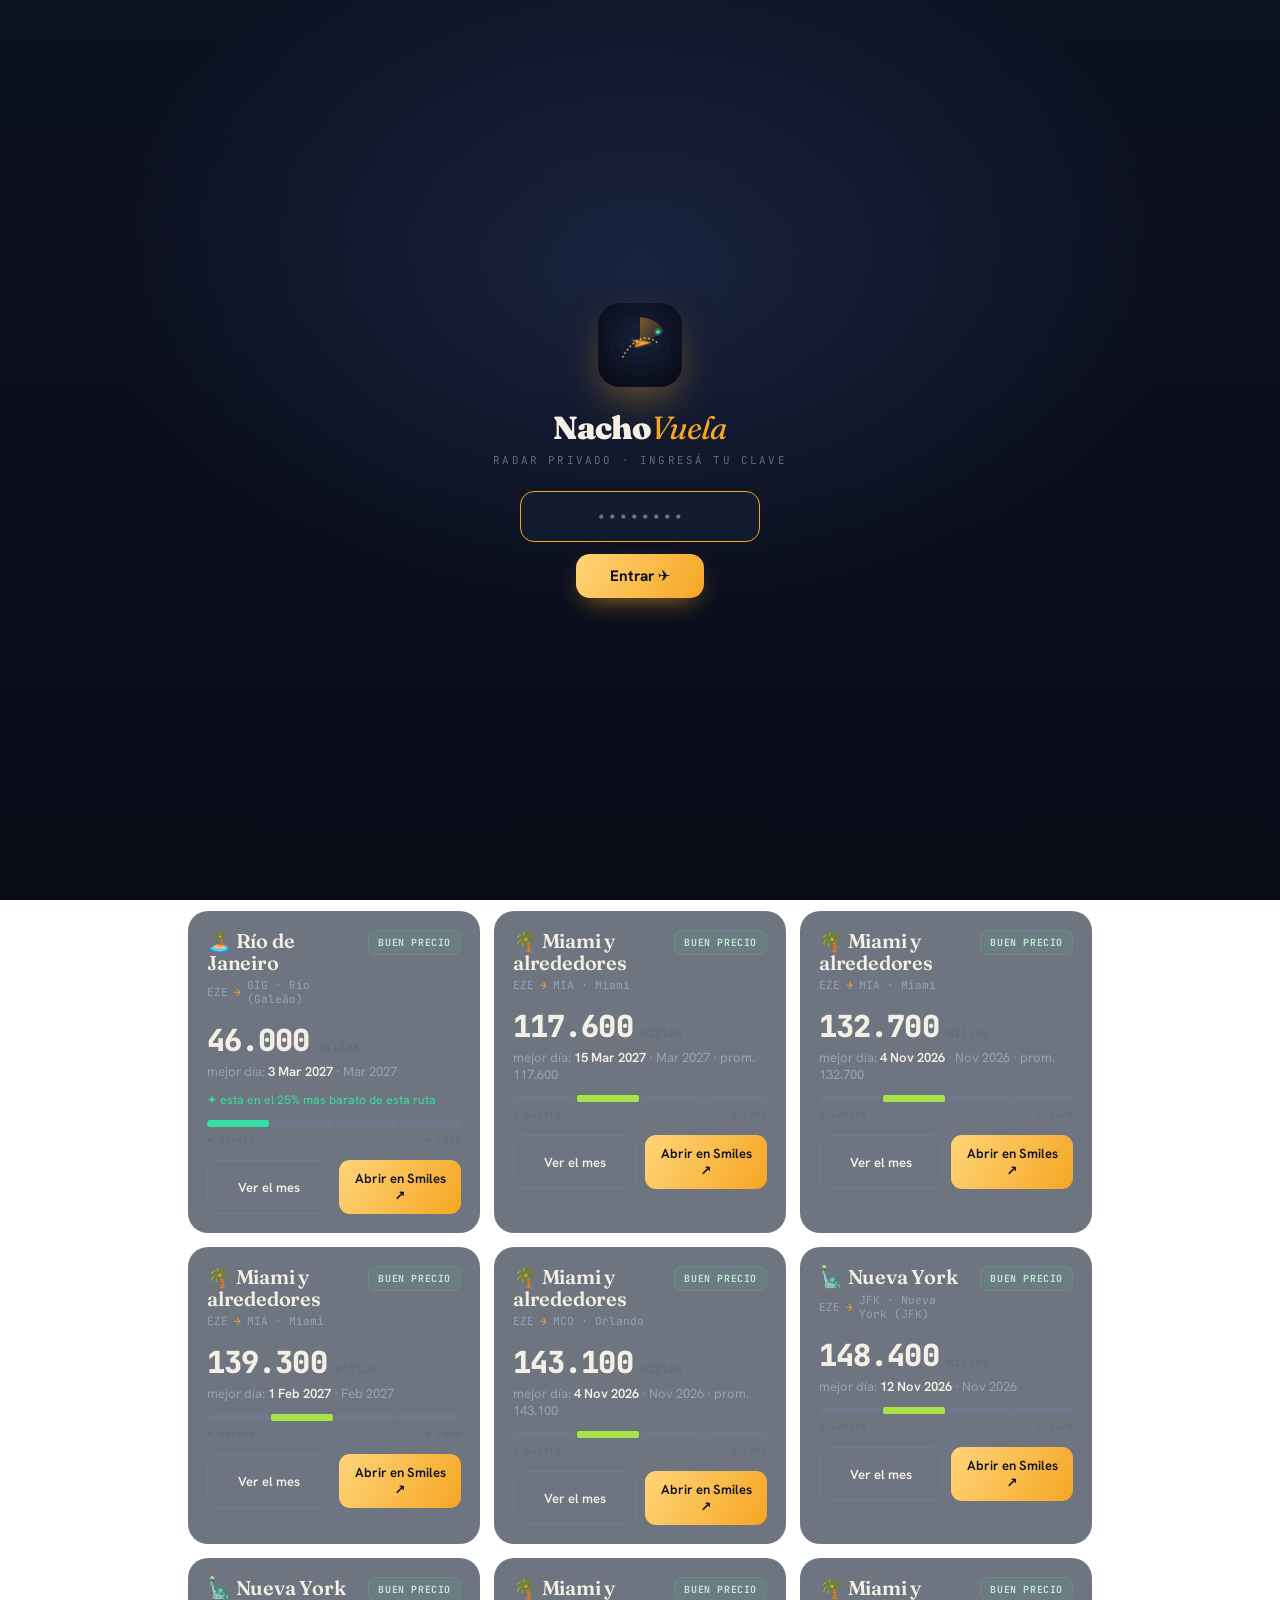
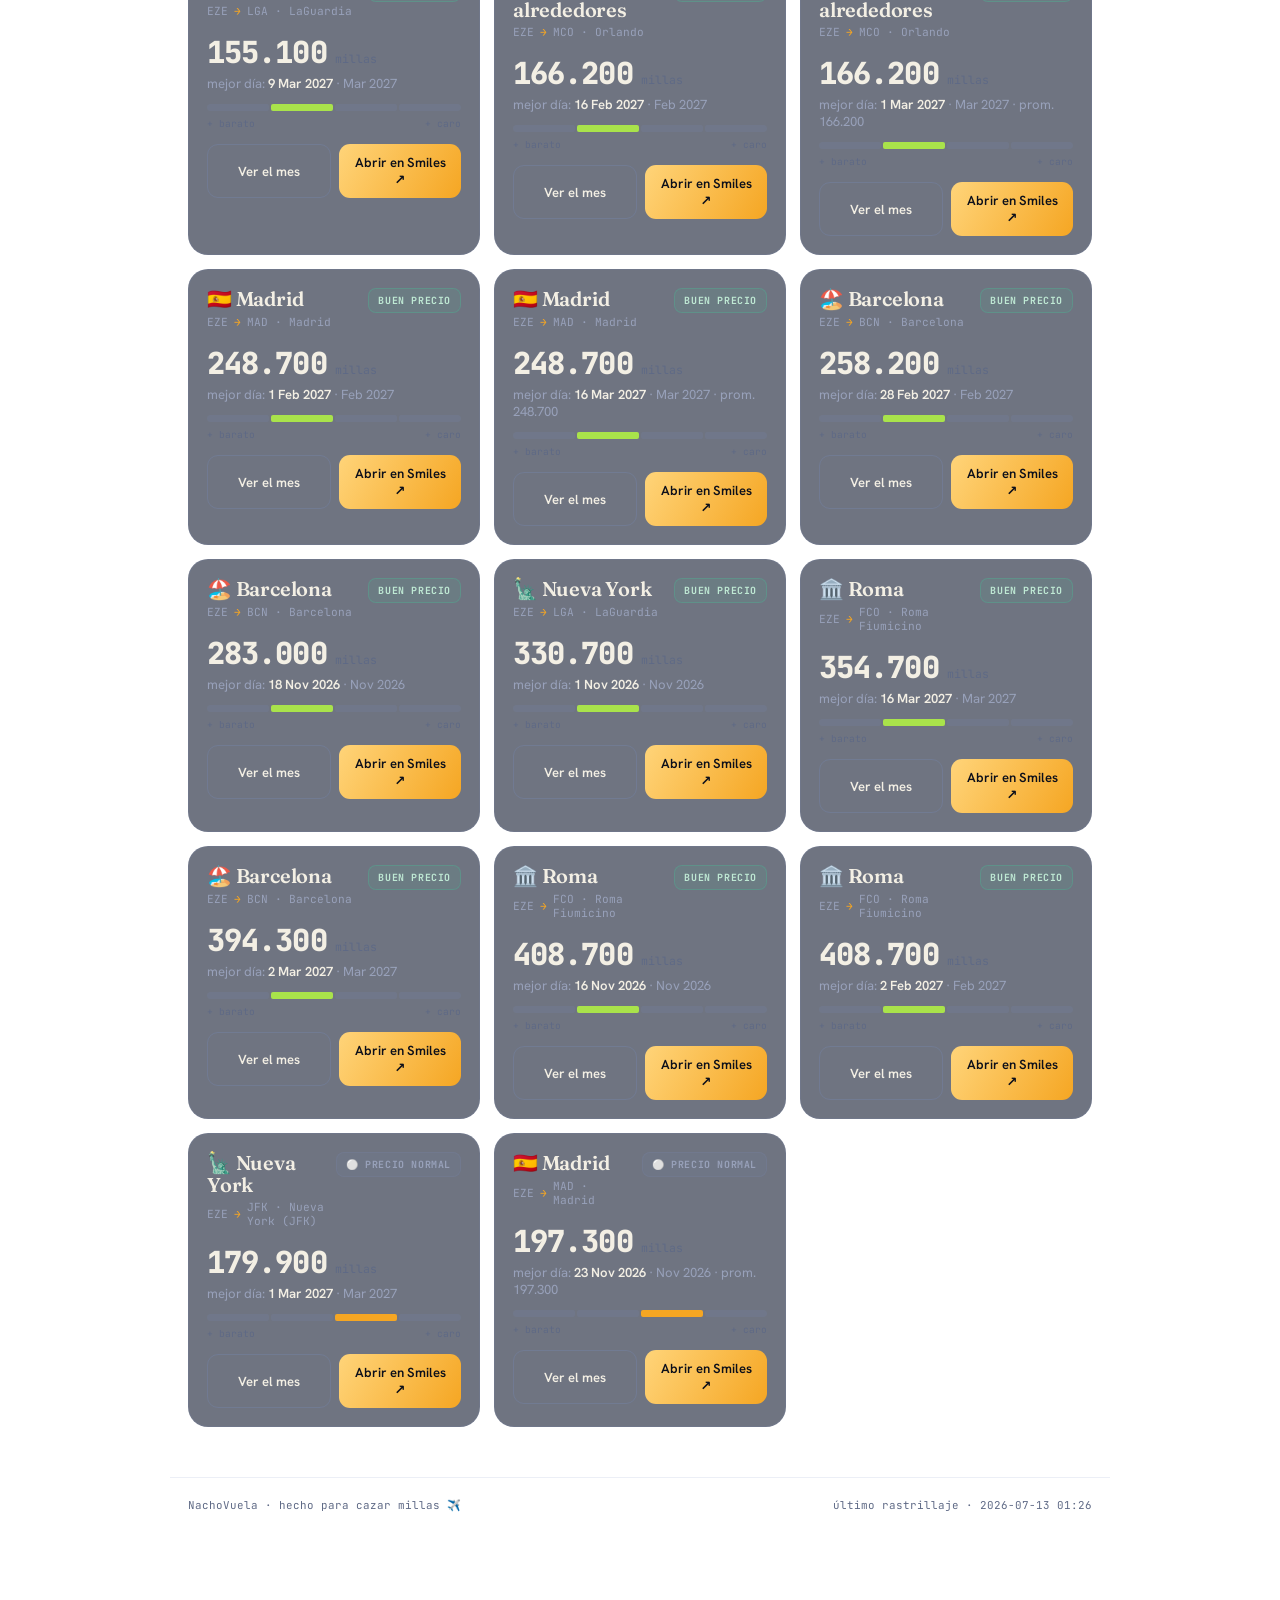
==== index.html @ 145cbf75 "v1.1: grados en clima, editor de viajes desde la app, clave de ingreso Co-Authored-By: Claude Fable " ====
<!doctype html>
<html lang="es">
<head>
<meta charset="utf-8">
<meta name="viewport" content="width=device-width, initial-scale=1, viewport-fit=cover">
<meta name="theme-color" content="#080b16">
<title>NachoVuela — tu radar de vuelos</title>
<link rel="manifest" href="manifest.webmanifest">
<link rel="icon" href="assets/logo-mark.svg">
<link rel="apple-touch-icon" href="assets/logo-mark.svg">
<meta name="apple-mobile-web-app-capable" content="yes">
<meta name="apple-mobile-web-app-status-bar-style" content="black-translucent">
<meta name="apple-mobile-web-app-title" content="NachoVuela">
<link rel="preconnect" href="https://fonts.googleapis.com">
<link rel="preconnect" href="https://fonts.gstatic.com" crossorigin>
<link href="https://fonts.googleapis.com/css2?family=Fraunces:opsz,wght@9..144,400;9..144,600;9..144,900&family=Hanken+Grotesk:wght@400;500;600;700&family=JetBrains+Mono:wght@500;700;800&display=swap" rel="stylesheet">
<link rel="stylesheet" href="styles.css">
</head>
<body>
<div class="grain" aria-hidden="true"></div>

<!-- Pantalla de ingreso -->
<div class="lock" id="lock" hidden>
  <div class="lock__box">
    <img src="assets/logo-mark.svg" alt="" width="84" height="84" class="lock__logo">
    <div class="lock__name">Nacho<em>Vuela</em></div>
    <p class="lock__sub">radar privado · ingresá tu clave</p>
    <form id="lockForm" autocomplete="off">
      <input type="password" id="lockPin" class="lock__input" placeholder="••••••••" inputmode="text" autocomplete="off">
      <button type="submit" class="lock__btn">Entrar ✈</button>
    </form>
    <p class="lock__err" id="lockErr" hidden>Clave incorrecta, probá de nuevo</p>
  </div>
</div>

<header class="topbar">
  <div class="brand">
    <img src="assets/logo-mark.svg" alt="" class="brand__mark" width="40" height="40">
    <div class="brand__text">
      <span class="brand__name">Nacho<em>Vuela</em></span>
      <span class="brand__tag">radar de oportunidades</span>
    </div>
  </div>
  <div class="topbar__status" id="scanStatus">
    <span class="pulse"></span>
    <span id="scanStatusText">cargando…</span>
  </div>
</header>

<nav class="tabs" id="tabs">
  <button class="tab is-active" data-view="radar">Radar</button>
  <button class="tab" data-view="viajes">Viajes</button>
  <button class="tab" data-view="destinos">Destinos</button>
</nav>

<main id="app">
  <!-- RADAR -->
  <section class="view is-active" id="view-radar">
    <div class="hero">
      <div class="hero__radar" aria-hidden="true">
        <div class="radar-ring r1"></div>
        <div class="radar-ring r2"></div>
        <div class="radar-ring r3"></div>
        <div class="radar-sweep"></div>
        <div class="radar-cross v"></div>
        <div class="radar-cross h"></div>
      </div>
      <div class="hero__content" id="heroTop">
        <p class="hero__kicker">mejor oportunidad ahora</p>
        <div class="hero__skeleton">Rastreando el cielo…</div>
      </div>
    </div>

    <div class="statstrip" id="statStrip"></div>

    <div class="section-head">
      <h2>Radar de rutas</h2>
      <div class="filters" id="radarFilters">
        <button class="chip-filter is-active" data-flt="todos">Todas</button>
        <button class="chip-filter" data-flt="oportunidad">🟢 Oportunidades</button>
        <button class="chip-filter" data-flt="eeuu">EE.UU.</button>
        <button class="chip-filter" data-flt="europa">Europa</button>
      </div>
    </div>
    <div class="cards" id="radarCards"></div>
  </section>

  <!-- VIAJES -->
  <section class="view" id="view-viajes">
    <div class="section-head"><h2>Tus viajes</h2>
      <button class="chip-filter" id="editTripsBtn">✏️ Editar viajes</button>
    </div>
    <div id="viajesWrap"></div>
  </section>

  <!-- DESTINOS -->
  <section class="view" id="view-destinos">
    <div class="section-head"><h2>Explorar destinos</h2>
      <p class="section-sub">Precios promedio, temporada alta y clima — busques o no un viaje puntual.</p>
    </div>
    <div class="dest-grid" id="destGrid"></div>
  </section>
</main>

<div class="sheet" id="sheet" aria-hidden="true">
  <div class="sheet__backdrop" data-close></div>
  <div class="sheet__panel" role="dialog" aria-modal="true">
    <button class="sheet__close" data-close aria-label="Cerrar">✕</button>
    <div class="sheet__body" id="sheetBody"></div>
  </div>
</div>

<footer class="foot">
  <span>NachoVuela · hecho para cazar millas ✈️</span>
  <span id="footScan"></span>
</footer>

<script src="app.js"></script>
</body>
</html>
---- styles.css ----
/* ============ NachoVuela · sala de control nocturna ============ */
:root{
  --bg:#080b16;
  --bg-2:#0d1223;
  --panel:rgba(23,31,52,.62);
  --panel-solid:#141b30;
  --line:rgba(120,140,190,.14);
  --line-strong:rgba(120,140,190,.28);
  --ink:#f3efe4;
  --ink-dim:#98a1ba;
  --ink-faint:#5f6a86;
  --amber:#f5a623;
  --amber-lt:#ffd479;
  --green:#34e0a1;
  --green-deep:#0f7a56;
  --red:#ff5a6e;
  --blue:#6ea8ff;
  --shadow:0 24px 60px -24px rgba(0,0,0,.7);
  --r:20px;
  --mono:'JetBrains Mono',ui-monospace,Menlo,monospace;
  --serif:'Fraunces',Georgia,serif;
  --sans:'Hanken Grotesk',system-ui,sans-serif;
}
*{box-sizing:border-box;margin:0;padding:0}
html{-webkit-text-size-adjust:100%}
body{
  font-family:var(--sans);
  color:var(--ink);
  background:
    radial-gradient(1100px 720px at 78% -8%, rgba(46,64,110,.35) 0%, transparent 60%),
    radial-gradient(900px 600px at 12% 4%, rgba(245,166,35,.10) 0%, transparent 55%),
    radial-gradient(1200px 900px at 50% 120%, rgba(52,224,161,.08) 0%, transparent 60%),
    linear-gradient(180deg,var(--bg-2),var(--bg));
  background-attachment:fixed;
  min-height:100vh;
  padding-bottom:70px;
  -webkit-font-smoothing:antialiased;
}
.grain{position:fixed;inset:0;pointer-events:none;z-index:1;opacity:.05;mix-blend-mode:overlay;
  background-image:url("data:image/svg+xml,%3Csvg xmlns='http://www.w3.org/2000/svg' width='140' height='140'%3E%3Cfilter id='n'%3E%3CfeTurbulence type='fractalNoise' baseFrequency='.85' numOctaves='3'/%3E%3C/filter%3E%3Crect width='100%25' height='100%25' filter='url(%23n)'/%3E%3C/svg%3E");}

/* ---------- Topbar ---------- */
.topbar{position:sticky;top:0;z-index:20;display:flex;align-items:center;justify-content:space-between;
  gap:12px;padding:14px 18px calc(14px);
  background:linear-gradient(180deg,rgba(8,11,22,.92),rgba(8,11,22,.55));
  backdrop-filter:blur(14px);-webkit-backdrop-filter:blur(14px);
  border-bottom:1px solid var(--line);padding-top:max(14px,env(safe-area-inset-top));}
.brand{display:flex;align-items:center;gap:12px}
.brand__mark{border-radius:11px;box-shadow:0 6px 18px -6px rgba(245,166,35,.5)}
.brand__text{display:flex;flex-direction:column;line-height:1}
.brand__name{font-family:var(--serif);font-weight:900;font-size:1.35rem;letter-spacing:-.02em}
.brand__name em{font-style:italic;font-weight:400;color:var(--amber)}
.brand__tag{font-size:.62rem;letter-spacing:.24em;text-transform:uppercase;color:var(--ink-faint);margin-top:3px}
.topbar__status{display:flex;align-items:center;gap:7px;font-family:var(--mono);font-size:.68rem;
  color:var(--ink-dim);background:var(--panel);border:1px solid var(--line);padding:6px 10px;border-radius:999px;white-space:nowrap}
.pulse{width:7px;height:7px;border-radius:50%;background:var(--green);box-shadow:0 0 0 0 rgba(52,224,161,.6);animation:pulse 2s infinite}
@keyframes pulse{0%{box-shadow:0 0 0 0 rgba(52,224,161,.55)}70%{box-shadow:0 0 0 8px rgba(52,224,161,0)}100%{box-shadow:0 0 0 0 rgba(52,224,161,0)}}

/* ---------- Tabs ---------- */
.tabs{position:sticky;top:66px;z-index:19;display:flex;gap:6px;padding:12px 18px;
  background:linear-gradient(180deg,rgba(8,11,22,.8),transparent);backdrop-filter:blur(6px)}
.tab{font-family:var(--sans);font-weight:600;font-size:.9rem;color:var(--ink-dim);
  background:var(--panel);border:1px solid var(--line);padding:9px 18px;border-radius:999px;cursor:pointer;transition:.2s}
.tab:hover{color:var(--ink);border-color:var(--line-strong)}
.tab.is-active{color:#0c0f1a;background:linear-gradient(120deg,var(--amber-lt),var(--amber));border-color:transparent;box-shadow:0 8px 20px -8px rgba(245,166,35,.6)}

/* ---------- Views ---------- */
main{position:relative;z-index:2;max-width:940px;margin:0 auto;padding:6px 18px 30px}
.view{display:none;animation:fade .4s ease}
.view.is-active{display:block}
@keyframes fade{from{opacity:0;transform:translateY(8px)}to{opacity:1;transform:none}}

/* ---------- Hero radar ---------- */
.hero{position:relative;overflow:hidden;border-radius:26px;border:1px solid var(--line-strong);
  background:linear-gradient(135deg,rgba(20,27,48,.9),rgba(10,14,26,.94));
  padding:26px;min-height:210px;display:flex;align-items:center;box-shadow:var(--shadow);margin-top:6px}
.hero__radar{position:absolute;right:-70px;top:50%;transform:translateY(-50%);width:340px;height:340px;opacity:.6}
.radar-ring{position:absolute;inset:0;margin:auto;border:1px solid var(--line-strong);border-radius:50%}
.r1{width:340px;height:340px}.r2{width:230px;height:230px}.r3{width:120px;height:120px}
.radar-cross{position:absolute;inset:0;margin:auto;background:var(--line)}
.radar-cross.v{width:1px;height:340px}.radar-cross.h{width:340px;height:1px}
.radar-sweep{position:absolute;inset:0;margin:auto;width:340px;height:340px;border-radius:50%;
  background:conic-gradient(from 0deg,rgba(245,166,35,.42),rgba(245,166,35,0) 60deg,transparent 360deg);
  animation:spin 4.6s linear infinite}
@keyframes spin{to{transform:rotate(360deg)}}
.hero__content{position:relative;z-index:2;max-width:70%}
.hero__kicker{font-family:var(--mono);font-size:.68rem;letter-spacing:.2em;text-transform:uppercase;color:var(--amber);margin-bottom:10px}
.hero__skeleton{font-family:var(--serif);font-style:italic;color:var(--ink-dim);font-size:1.2rem}
.hero__route{font-family:var(--serif);font-weight:600;font-size:1.9rem;line-height:1.04;letter-spacing:-.02em;margin-bottom:4px}
.hero__route .emoji{font-style:normal}
.hero__sub{color:var(--ink-dim);font-size:.9rem;margin-bottom:16px}
.hero__price{display:flex;align-items:baseline;gap:10px;flex-wrap:wrap}
.hero__miles{font-family:var(--mono);font-weight:800;font-size:2.5rem;color:var(--amber-lt);letter-spacing:-.03em;line-height:1}
.hero__miles small{font-size:.9rem;color:var(--ink-dim);font-weight:500;letter-spacing:0}
.hero__cta{margin-top:18px;display:inline-flex;align-items:center;gap:8px;font-weight:700;font-size:.9rem;
  color:#0c0f1a;background:linear-gradient(120deg,var(--amber-lt),var(--amber));padding:11px 18px;border-radius:12px;
  text-decoration:none;box-shadow:0 10px 24px -10px rgba(245,166,35,.7);transition:.2s}
.hero__cta:hover{transform:translateY(-2px)}

/* ---------- Stat strip ---------- */
.statstrip{display:grid;grid-template-columns:repeat(4,1fr);gap:10px;margin:16px 0 6px}
.stat{background:var(--panel);border:1px solid var(--line);border-radius:16px;padding:13px 14px;text-align:center}
.stat b{display:block;font-family:var(--mono);font-weight:800;font-size:1.4rem;color:var(--ink)}
.stat span{font-size:.64rem;letter-spacing:.1em;text-transform:uppercase;color:var(--ink-faint)}
.stat.op b{color:var(--green)}
@media(max-width:560px){.statstrip{grid-template-columns:repeat(2,1fr)}}

/* ---------- Section head ---------- */
.section-head{display:flex;align-items:center;justify-content:space-between;gap:12px;flex-wrap:wrap;margin:30px 0 14px}
.section-head h2{font-family:var(--serif);font-weight:600;font-size:1.5rem;letter-spacing:-.01em}
.section-sub{flex-basis:100%;color:var(--ink-dim);font-size:.86rem;margin-top:-4px}
.filters{display:flex;gap:6px;flex-wrap:wrap}
.chip-filter{font-family:var(--sans);font-size:.76rem;font-weight:600;color:var(--ink-dim);
  background:transparent;border:1px solid var(--line-strong);padding:6px 12px;border-radius:999px;cursor:pointer;transition:.15s}
.chip-filter:hover{color:var(--ink)}
.chip-filter.is-active{color:var(--ink);background:var(--panel);border-color:var(--amber)}

/* ---------- Cards ---------- */
.cards{display:grid;grid-template-columns:repeat(auto-fill,minmax(280px,1fr));gap:14px}
.card{position:relative;background:var(--panel);border:1px solid var(--line);border-radius:var(--r);
  padding:18px;backdrop-filter:blur(10px);transition:.22s;overflow:hidden}
.card:hover{border-color:var(--line-strong);transform:translateY(-3px);box-shadow:var(--shadow)}
.card.lvl-oportunidad{border-color:rgba(52,224,161,.5);box-shadow:0 0 0 1px rgba(52,224,161,.25),0 20px 40px -22px rgba(52,224,161,.5)}
.card.lvl-oportunidad::before{content:"";position:absolute;inset:0;background:radial-gradient(300px 140px at 90% -10%,rgba(52,224,161,.16),transparent 70%);pointer-events:none}
.card__top{display:flex;justify-content:space-between;align-items:flex-start;gap:10px;margin-bottom:14px}
.card__dest{font-family:var(--serif);font-weight:600;font-size:1.25rem;line-height:1.05;letter-spacing:-.01em}
.card__dest .emoji{font-family:var(--sans)}
.card__air{font-family:var(--mono);font-size:.7rem;color:var(--ink-dim);margin-top:5px;display:flex;align-items:center;gap:6px}
.card__air .arw{color:var(--amber)}
.semaforo{font-family:var(--mono);font-size:.62rem;font-weight:700;letter-spacing:.06em;text-transform:uppercase;
  padding:5px 9px;border-radius:8px;white-space:nowrap;display:inline-flex;align-items:center;gap:5px}
.semaforo.oportunidad{color:var(--green);background:rgba(52,224,161,.12);border:1px solid rgba(52,224,161,.4)}
.semaforo.bueno{color:#bfe9d4;background:rgba(52,224,161,.07);border:1px solid rgba(52,224,161,.2)}
.semaforo.normal{color:var(--ink-dim);background:rgba(120,140,190,.08);border:1px solid var(--line)}
.semaforo.caro{color:var(--red);background:rgba(255,90,110,.1);border:1px solid rgba(255,90,110,.3)}
.card__price{display:flex;align-items:baseline;gap:8px;margin:4px 0 3px}
.card__miles{font-family:var(--mono);font-weight:800;font-size:1.9rem;letter-spacing:-.03em;color:var(--ink)}
.card__miles.op{color:var(--green)}
.card__unit{font-size:.72rem;color:var(--ink-faint);font-family:var(--mono)}
.card__when{font-size:.82rem;color:var(--ink-dim);margin-bottom:12px}
.card__when b{color:var(--ink);font-weight:600}
.card__motivo{font-size:.76rem;color:var(--green);margin-bottom:12px;line-height:1.35}

/* Quartile meter */
.meter{margin:12px 0}
.meter__bar{display:flex;height:7px;border-radius:6px;overflow:hidden;gap:2px}
.meter__seg{flex:1;background:rgba(120,140,190,.14);border-radius:2px;transition:.3s}
.meter__seg.on1{background:var(--green)}
.meter__seg.on2{background:#a9e34b}
.meter__seg.on3{background:var(--amber)}
.meter__seg.on4{background:var(--red)}
.meter__lbl{display:flex;justify-content:space-between;font-family:var(--mono);font-size:.6rem;color:var(--ink-faint);margin-top:6px}

.card__actions{display:flex;gap:8px;margin-top:14px}
.btn{flex:1;text-align:center;font-family:var(--sans);font-weight:600;font-size:.82rem;padding:10px;border-radius:11px;
  cursor:pointer;text-decoration:none;transition:.18s;border:1px solid var(--line-strong);color:var(--ink);background:transparent}
.btn:hover{border-color:var(--amber);color:var(--amber-lt)}
.btn--go{border:none;color:#0c0f1a;background:linear-gradient(120deg,var(--amber-lt),var(--amber))}
.btn--go:hover{color:#0c0f1a;transform:translateY(-1px)}

/* Month mini-calendar (expand) */
.monthcal{margin-top:14px;padding-top:14px;border-top:1px dashed var(--line-strong);display:none}
.monthcal.open{display:block;animation:fade .3s}
.monthcal__grid{display:grid;grid-template-columns:repeat(7,1fr);gap:3px}
.dcell{aspect-ratio:1;border-radius:6px;display:flex;flex-direction:column;align-items:center;justify-content:center;
  font-family:var(--mono);font-size:.58rem;color:var(--ink-faint);background:rgba(120,140,190,.06)}
.dcell.has{color:var(--ink)}
.dcell.q1{background:rgba(52,224,161,.22);color:#daffee}
.dcell.q2{background:rgba(169,227,75,.16)}
.dcell.q3{background:rgba(245,166,35,.16)}
.dcell.q4{background:rgba(255,90,110,.16)}
.dcell .dm{font-size:.5rem;opacity:.75}
.dow{font-family:var(--mono);font-size:.55rem;color:var(--ink-faint);text-align:center;padding-bottom:3px}

/* ---------- Viajes ---------- */
.viaje{background:var(--panel);border:1px solid var(--line);border-radius:var(--r);padding:20px;margin-bottom:16px}
.viaje__head{display:flex;justify-content:space-between;align-items:baseline;flex-wrap:wrap;gap:8px;margin-bottom:6px}
.viaje__name{font-family:var(--serif);font-weight:600;font-size:1.4rem}
.viaje__meta{font-family:var(--mono);font-size:.72rem;color:var(--ink-dim)}
.viaje__notas{font-size:.84rem;color:var(--ink-dim);font-style:italic;margin-bottom:14px}
.viaje__best{display:grid;grid-template-columns:repeat(auto-fill,minmax(150px,1fr));gap:10px}
.bestcell{background:rgba(120,140,190,.06);border:1px solid var(--line);border-radius:14px;padding:12px;cursor:pointer;transition:.18s}
.bestcell:hover{border-color:var(--amber)}
.bestcell.op{border-color:rgba(52,224,161,.4)}
.bestcell__d{font-weight:600;font-size:.92rem;margin-bottom:3px}
.bestcell__m{font-family:var(--mono);font-size:1.1rem;font-weight:800;color:var(--amber-lt)}
.bestcell__m.op{color:var(--green)}
.bestcell__w{font-size:.7rem;color:var(--ink-faint);font-family:var(--mono);margin-top:2px}

/* ---------- Destinos ---------- */
.dest-grid{display:grid;grid-template-columns:repeat(auto-fill,minmax(160px,1fr));gap:12px}
.destcard{position:relative;overflow:hidden;background:var(--panel);border:1px solid var(--line);border-radius:18px;
  padding:16px;cursor:pointer;transition:.2s;min-height:120px;display:flex;flex-direction:column;justify-content:space-between}
.destcard:hover{transform:translateY(-3px);border-color:var(--line-strong);box-shadow:var(--shadow)}
.destcard__emoji{font-size:1.9rem;line-height:1}
.destcard__name{font-family:var(--serif);font-weight:600;font-size:1.15rem;line-height:1.05;margin-top:8px}
.destcard__pais{font-size:.72rem;color:var(--ink-faint);font-family:var(--mono);text-transform:uppercase;letter-spacing:.1em}
.destcard__badge{position:absolute;top:12px;right:12px;font-family:var(--mono);font-size:.6rem;font-weight:700;
  padding:4px 8px;border-radius:7px;color:var(--green);background:rgba(52,224,161,.12);border:1px solid rgba(52,224,161,.3)}

/* ---------- Sheet ---------- */
.sheet{position:fixed;inset:0;z-index:40;display:none}
.sheet.open{display:block}
.sheet__backdrop{position:absolute;inset:0;background:rgba(4,6,12,.72);backdrop-filter:blur(4px);animation:fade .25s}
.sheet__panel{position:absolute;left:50%;bottom:0;transform:translateX(-50%);width:min(680px,100%);
  max-height:90vh;overflow-y:auto;background:linear-gradient(180deg,var(--panel-solid),#0e1424);
  border:1px solid var(--line-strong);border-radius:26px 26px 0 0;padding:24px 22px calc(30px + env(safe-area-inset-bottom));
  box-shadow:0 -30px 80px -30px rgba(0,0,0,.8);animation:sheetUp .34s cubic-bezier(.2,.9,.25,1)}
@keyframes sheetUp{from{transform:translate(-50%,100%)}to{transform:translate(-50%,0)}}
.sheet__close{position:absolute;top:16px;right:16px;width:34px;height:34px;border-radius:50%;border:1px solid var(--line);
  background:var(--panel);color:var(--ink);cursor:pointer;font-size:.9rem}
.sheet__title{font-family:var(--serif);font-weight:600;font-size:1.7rem;letter-spacing:-.01em;padding-right:40px}
.sheet__pais{font-family:var(--mono);font-size:.72rem;color:var(--ink-dim);text-transform:uppercase;letter-spacing:.14em;margin:4px 0 18px}
.block{margin:22px 0}
.block h3{font-family:var(--sans);font-weight:700;font-size:.78rem;letter-spacing:.14em;text-transform:uppercase;color:var(--amber);margin-bottom:12px}

/* climate chart */
.chart{width:100%;height:170px}
.chart-legend{display:flex;gap:16px;font-family:var(--mono);font-size:.68rem;color:var(--ink-dim);margin-top:6px}
.chart-legend i{display:inline-block;width:10px;height:10px;border-radius:3px;margin-right:5px;vertical-align:middle}

/* price by month bars */
.pbm{display:grid;grid-template-columns:repeat(12,1fr);gap:4px;align-items:end;height:120px}
.pbm__col{display:flex;flex-direction:column;align-items:center;justify-content:flex-end;height:100%;gap:4px}
.pbm__bar{width:100%;border-radius:4px 4px 0 0;background:linear-gradient(180deg,var(--amber),rgba(245,166,35,.3));min-height:3px;transition:.3s}
.pbm__bar.op{background:linear-gradient(180deg,var(--green),rgba(52,224,161,.3))}
.pbm__bar.none{background:rgba(120,140,190,.1)}
.pbm__m{font-family:var(--mono);font-size:.54rem;color:var(--ink-faint)}
.pbm__v{font-family:var(--mono);font-size:.5rem;color:var(--ink-dim)}
.hint{font-size:.8rem;color:var(--ink-dim);line-height:1.5}
.hint b{color:var(--amber-lt)}
.tempbadge{display:inline-block;font-family:var(--mono);font-size:.72rem;color:var(--ink);background:rgba(120,140,190,.1);
  border:1px solid var(--line);border-radius:8px;padding:5px 9px;margin:3px 4px 0 0}

.empty{text-align:center;color:var(--ink-faint);padding:40px 20px;font-style:italic}

/* ---------- Lock screen ---------- */
.lock{position:fixed;inset:0;z-index:100;display:flex;align-items:center;justify-content:center;
  background:radial-gradient(900px 600px at 50% 30%,rgba(46,64,110,.4) 0%,transparent 60%),linear-gradient(180deg,var(--bg-2),var(--bg))}
.lock[hidden]{display:none}
.lock__box{text-align:center;padding:30px;animation:fade .5s}
.lock__logo{border-radius:22px;box-shadow:0 16px 44px -12px rgba(245,166,35,.55);margin-bottom:16px}
.lock__name{font-family:var(--serif);font-weight:900;font-size:2rem;letter-spacing:-.02em}
.lock__name em{font-style:italic;font-weight:400;color:var(--amber)}
.lock__sub{font-family:var(--mono);font-size:.68rem;letter-spacing:.2em;text-transform:uppercase;color:var(--ink-faint);margin:6px 0 24px}
.lock__input{display:block;width:240px;margin:0 auto 12px;text-align:center;font-family:var(--mono);font-size:1.1rem;
  color:var(--ink);background:var(--panel);border:1px solid var(--line-strong);border-radius:14px;padding:13px;outline:none;transition:.2s}
.lock__input:focus{border-color:var(--amber)}
.lock__btn{font-family:var(--sans);font-weight:700;font-size:.95rem;color:#0c0f1a;
  background:linear-gradient(120deg,var(--amber-lt),var(--amber));border:none;border-radius:14px;
  padding:12px 34px;cursor:pointer;box-shadow:0 10px 26px -10px rgba(245,166,35,.7);transition:.2s}
.lock__btn:hover{transform:translateY(-2px)}
.lock__err{color:var(--red);font-size:.82rem;margin-top:14px;animation:shake .4s}
@keyframes shake{0%,100%{transform:none}25%{transform:translateX(-6px)}75%{transform:translateX(6px)}}

/* ---------- Editor de viajes ---------- */
.ed-label{font-family:var(--sans);font-weight:700;font-size:.72rem;letter-spacing:.12em;text-transform:uppercase;color:var(--ink-dim);margin:18px 0 8px;display:block}
.ed-input{width:100%;font-family:var(--sans);font-size:.95rem;color:var(--ink);background:rgba(120,140,190,.07);
  border:1px solid var(--line-strong);border-radius:12px;padding:11px 13px;outline:none;transition:.2s}
.ed-input:focus{border-color:var(--amber)}
.ed-chips{display:flex;flex-wrap:wrap;gap:6px}
.ed-chip{font-family:var(--sans);font-size:.8rem;font-weight:600;color:var(--ink-dim);background:transparent;
  border:1px solid var(--line-strong);padding:7px 13px;border-radius:999px;cursor:pointer;transition:.15s;user-select:none}
.ed-chip.on{color:#0c0f1a;background:linear-gradient(120deg,var(--amber-lt),var(--amber));border-color:transparent}
.ed-save{width:100%;margin-top:22px;font-family:var(--sans);font-weight:700;font-size:.95rem;color:#0c0f1a;
  background:linear-gradient(120deg,var(--amber-lt),var(--amber));border:none;border-radius:14px;padding:14px;cursor:pointer;transition:.2s}
.ed-save:hover{transform:translateY(-1px)}
.ed-steps{background:rgba(52,224,161,.07);border:1px solid rgba(52,224,161,.25);border-radius:14px;padding:14px 16px;margin-top:16px;font-size:.84rem;color:var(--ink-dim);line-height:1.6}
.ed-steps b{color:var(--green)}

/* ---------- Footer ---------- */
.foot{position:relative;z-index:2;max-width:940px;margin:20px auto 0;padding:20px 18px;display:flex;
  justify-content:space-between;flex-wrap:wrap;gap:8px;border-top:1px solid var(--line);
  font-family:var(--mono);font-size:.68rem;color:var(--ink-faint)}

@media(max-width:560px){
  .hero__content{max-width:82%}
  .hero__route{font-size:1.55rem}
  .hero__miles{font-size:2rem}
  .cards{grid-template-columns:1fr}
}
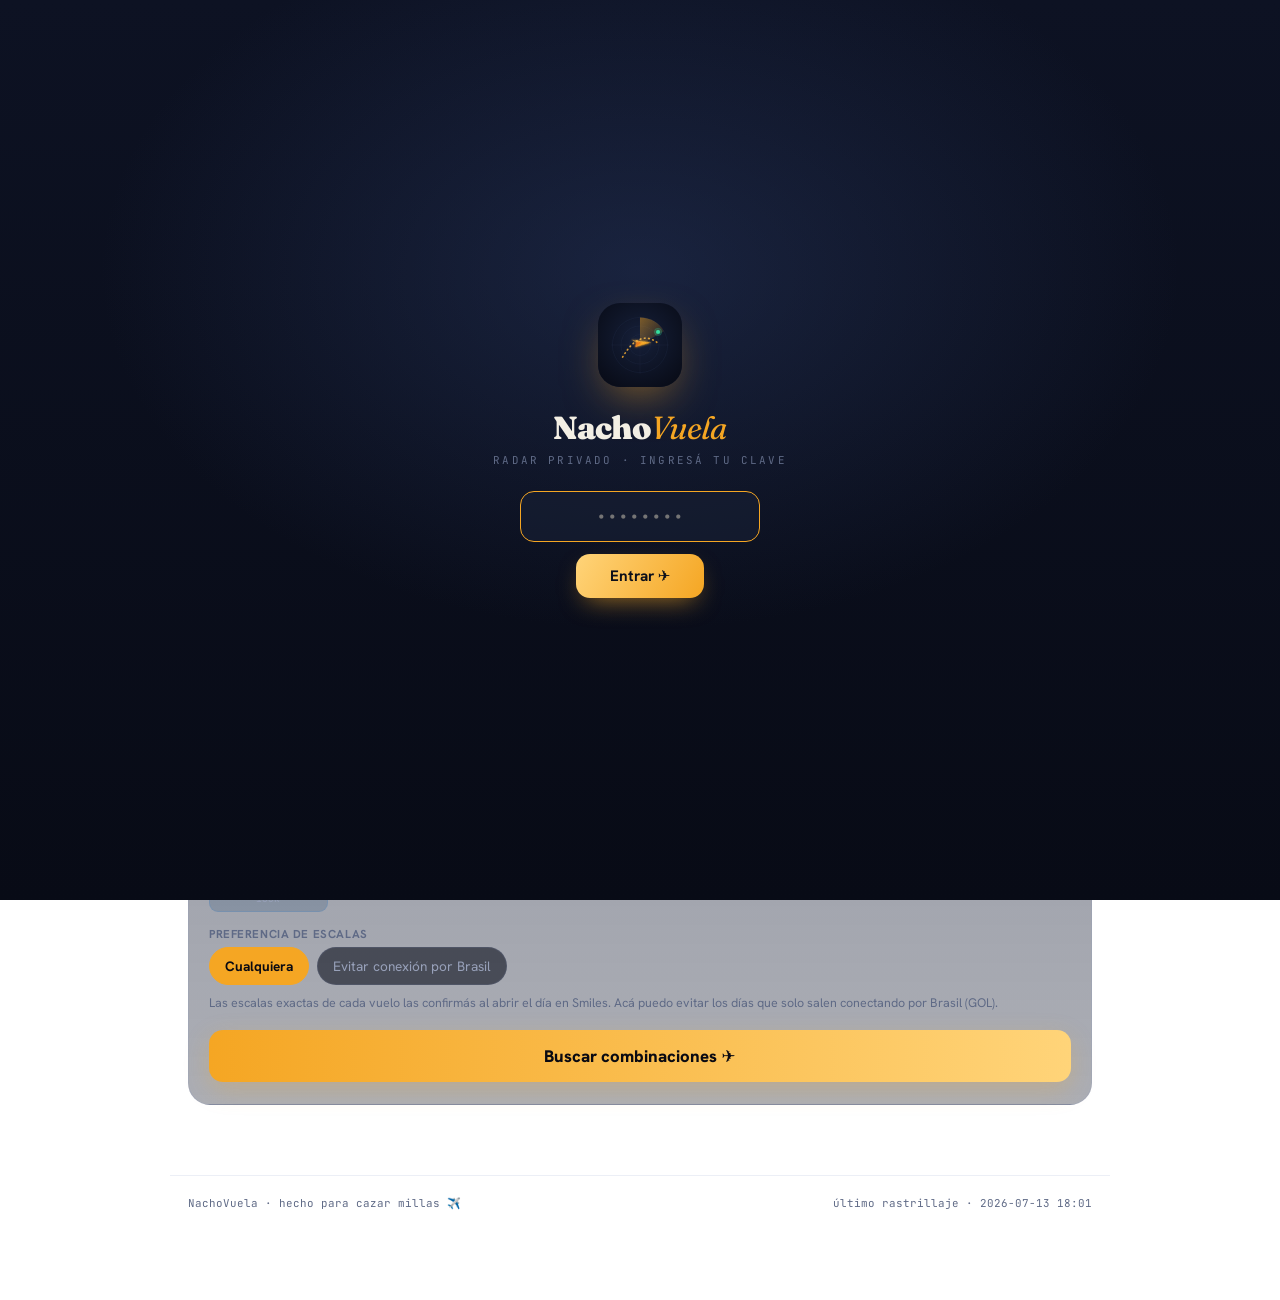
==== commit 422fdb9f: "v3.0: reenfoque a BUSCADOR ida+vuelta - motor: nueva pierna de vuelta (destino->EZE) + módulo busque" ====
--- a/index.html
+++ b/index.html
@@ -48,14 +48,69 @@
 </header>
 
 <nav class="tabs" id="tabs">
-  <button class="tab is-active" data-view="radar">Radar</button>
-  <button class="tab" data-view="viajes">Viajes</button>
+  <button class="tab is-active" data-view="buscar">Buscar</button>
+  <button class="tab" data-view="radar">Radar</button>
   <button class="tab" data-view="destinos">Destinos</button>
 </nav>
 
 <main id="app">
+  <!-- BUSCAR (inicio) -->
+  <section class="view is-active" id="view-buscar">
+    <div class="finder">
+      <div class="finder__head">
+        <h1 class="finder__title">¿A dónde cazamos?</h1>
+        <p class="finder__sub">Armá tu viaje: elegí destino, cuándo salir y cuántas noches. Te muestro las mejores combinaciones ida + vuelta en millas.</p>
+        <button class="finder__edit" id="editTripsBtn" type="button">✏️ Configurar qué rastrillar</button>
+      </div>
+      <form class="finder__form" id="finderForm" autocomplete="off">
+        <label class="fld">
+          <span class="fld__lbl">Destino</span>
+          <select class="fld__in" id="fDest"></select>
+        </label>
+
+        <label class="fld">
+          <span class="fld__lbl">Salir desde</span>
+          <select class="fld__in" id="fOrig"></select>
+        </label>
+
+        <label class="fld">
+          <span class="fld__lbl">Mes de salida</span>
+          <select class="fld__in" id="fMes"></select>
+        </label>
+
+        <div class="fld fld--range">
+          <span class="fld__lbl">Días de viaje (noches)</span>
+          <div class="rangebox">
+            <input type="number" class="fld__in fld__num" id="fNochesMin" min="1" max="120" value="10" inputmode="numeric">
+            <span class="rangebox__to">a</span>
+            <input type="number" class="fld__in fld__num" id="fNochesMax" min="1" max="120" value="20" inputmode="numeric">
+            <span class="rangebox__u">noches</span>
+          </div>
+        </div>
+
+        <div class="fld fld--full">
+          <span class="fld__lbl">Salida: ¿algún día en particular?</span>
+          <div class="daypick" id="fDiasIda"></div>
+        </div>
+
+        <div class="fld fld--full">
+          <span class="fld__lbl">Preferencia de escalas</span>
+          <div class="segbtns" id="fEscalas">
+            <button type="button" class="segbtn is-active" data-esc="todos">Cualquiera</button>
+            <button type="button" class="segbtn" data-esc="directo">Evitar conexión por Brasil</button>
+          </div>
+          <p class="fld__hint">Las escalas exactas de cada vuelo las confirmás al abrir el día en Smiles. Acá puedo evitar los días que solo salen conectando por Brasil (GOL).</p>
+        </div>
+
+        <button type="submit" class="finder__go" id="fGo">Buscar combinaciones ✈</button>
+      </form>
+    </div>
+
+    <div class="results" id="finderResults"></div>
+  </section>
+
   <!-- RADAR -->
-  <section class="view is-active" id="view-radar">
+  <section class="view" id="view-radar">
     <div class="hero">
       <div class="hero__radar" aria-hidden="true">
         <div class="radar-ring r1"></div>
@@ -85,14 +140,6 @@
     <div class="cards" id="radarCards"></div>
   </section>
 
-  <!-- VIAJES -->
-  <section class="view" id="view-viajes">
-    <div class="section-head"><h2>Tus viajes</h2>
-      <button class="chip-filter" id="editTripsBtn">✏️ Editar viajes</button>
-    </div>
-    <div id="viajesWrap"></div>
-  </section>
-
   <!-- DESTINOS -->
   <section class="view" id="view-destinos">
     <div class="section-head"><h2>Explorar destinos</h2>
--- a/styles.css
+++ b/styles.css
@@ -279,3 +279,141 @@
   .hero__miles{font-size:2rem}
   .cards{grid-template-columns:1fr}
 }
+
+/* ---------- vuelos (detalle con aerolínea/duración/escalas) ---------- */
+.card__vuelo{
+  font-size:.78rem; color:var(--ink-mid); margin:2px 0 4px;
+  font-family:var(--mono);
+}
+.esc-dir{ color:var(--green); font-weight:700; }
+.esc-con{ color:var(--amber-lt); }
+.vlist{ display:flex; flex-direction:column; gap:8px; margin-top:10px; }
+.vrow{
+  display:flex; align-items:center; justify-content:space-between; gap:10px;
+  background:var(--panel-2); border:1px solid var(--line);
+  border-radius:10px; padding:9px 12px; flex-wrap:wrap;
+}
+.vrow__air{ font-size:.82rem; min-width:120px; }
+.vrow__time{ font-family:var(--mono); font-size:.75rem; color:var(--ink-mid); }
+.vrow__tags{ display:flex; gap:10px; align-items:center; font-size:.75rem; }
+.vrow__miles{ font-family:var(--mono); font-weight:700; color:var(--ink); }
+
+/* día del calendario que solo tiene opción GOL (fuera de Brasil) */
+.dcell.gol{ position:relative; opacity:.72; }
+.dcell.gol::after{
+  content:'G'; position:absolute; top:2px; right:3px;
+  font-size:7px; font-weight:800; color:var(--amber-lt);
+  font-family:var(--mono);
+}
+
+/* ---------- precio cash (efectivo) + comparación millas vs plata ---------- */
+.card__cash{
+  font-size:.78rem; color:var(--ink-mid); margin:2px 0 4px;
+  font-family:var(--mono);
+}
+.card__cash b{ color:var(--ink); }
+.vs{
+  display:flex; align-items:center; justify-content:space-between; gap:12px;
+  margin-top:8px;
+}
+.vs__side{
+  flex:1; text-align:center; background:var(--panel-2);
+  border:1px solid var(--line); border-radius:12px; padding:14px 8px;
+}
+.vs__k{ font-family:var(--mono); font-size:1.35rem; font-weight:800; color:var(--ink); }
+.vs__u{ font-size:.68rem; color:var(--ink-dim); margin-top:3px; text-transform:uppercase; letter-spacing:.04em; }
+.vs__x{ font-family:var(--serif); font-style:italic; color:var(--amber-lt); font-size:1rem; }
+.btn--ghost{
+  background:transparent; border:1px solid var(--amber); color:var(--amber-lt);
+  border-radius:10px; font-weight:600; text-decoration:none;
+}
+
+.cash__t{ font-size:.68rem; color:var(--ink-dim); text-transform:uppercase; letter-spacing:.03em; }
+
+/* ================= BUSCADOR ida+vuelta ================= */
+.finder{ background:linear-gradient(180deg,rgba(30,40,70,.55),rgba(16,22,42,.35));
+  border:1px solid var(--line); border-radius:22px; padding:22px 20px; margin:6px 0 20px; }
+.finder__head{ position:relative; margin-bottom:16px; }
+.finder__title{ font-family:var(--serif); font-size:1.9rem; font-weight:900; line-height:1.05; }
+.finder__sub{ color:var(--ink-dim); margin-top:6px; max-width:52ch; font-size:.95rem; }
+.finder__edit{ margin-top:12px; background:rgba(120,140,190,.1); border:1px solid var(--line);
+  color:var(--ink-dim); border-radius:999px; padding:7px 14px; font-size:.82rem; cursor:pointer; }
+.finder__edit:hover{ color:var(--ink); border-color:var(--amber); }
+.finder__form{ display:grid; grid-template-columns:1fr 1fr; gap:14px; }
+.fld{ display:flex; flex-direction:column; gap:6px; }
+.fld--full,.fld--range{ grid-column:1/-1; }
+.fld__lbl{ font-size:.72rem; text-transform:uppercase; letter-spacing:.05em; color:var(--ink-faint); font-weight:700; }
+.fld__in{ background:rgba(10,14,28,.65); border:1px solid var(--line); color:var(--ink);
+  border-radius:12px; padding:12px 12px; font-size:1rem; font-family:var(--sans); appearance:none; }
+.fld__in:focus{ outline:none; border-color:var(--amber); }
+select.fld__in{ background-image:url("data:image/svg+xml,%3Csvg xmlns='http://www.w3.org/2000/svg' width='12' height='8' viewBox='0 0 12 8'%3E%3Cpath d='M1 1l5 5 5-5' stroke='%238aa' fill='none' stroke-width='2'/%3E%3C/svg%3E");
+  background-repeat:no-repeat; background-position:right 14px center; padding-right:34px; }
+.rangebox{ display:flex; align-items:center; gap:10px; }
+.fld__num{ width:84px; text-align:center; font-family:var(--mono); font-weight:700; }
+.rangebox__to,.rangebox__u{ color:var(--ink-dim); font-size:.9rem; }
+.fld__hint{ font-size:.78rem; color:var(--ink-faint); margin-top:4px; line-height:1.4; }
+.segbtns{ display:flex; gap:8px; flex-wrap:wrap; }
+.segbtn{ background:rgba(10,14,28,.6); border:1px solid var(--line); color:var(--ink-dim);
+  border-radius:999px; padding:9px 15px; font-size:.85rem; cursor:pointer; font-family:var(--sans); }
+.segbtn.is-active{ background:var(--amber); color:#0a0a12; border-color:var(--amber); font-weight:700; }
+.finder__go{ grid-column:1/-1; margin-top:4px; background:linear-gradient(90deg,var(--amber),var(--amber-lt));
+  color:#0a0a12; border:none; border-radius:14px; padding:15px; font-size:1.05rem; font-weight:800;
+  cursor:pointer; font-family:var(--sans); box-shadow:0 8px 24px rgba(245,166,35,.25); }
+.finder__go:active{ transform:translateY(1px); }
+
+/* Calendario de días de ida */
+.daygrid{ display:grid; grid-template-columns:repeat(7,1fr); gap:5px; }
+.daygrid .dow{ font-size:.62rem; color:var(--ink-faint); text-align:center; font-family:var(--mono); }
+.daychip.any{ grid-column:1/-1; background:rgba(10,14,28,.6); border:1px solid var(--line);
+  color:var(--ink-dim); border-radius:10px; padding:9px; cursor:pointer; font-size:.85rem; margin-bottom:4px; }
+.daychip.any.is-active{ background:var(--amber); color:#0a0a12; border-color:var(--amber); font-weight:700; }
+.daycell-empty{ text-align:center; padding:6px 0; color:rgba(120,140,190,.2); font-size:.72rem; font-family:var(--mono); }
+.daychip.has{ display:flex; flex-direction:column; align-items:center; gap:1px; background:rgba(40,80,120,.22);
+  border:1px solid rgba(80,140,200,.28); color:var(--ink); border-radius:9px; padding:6px 2px; cursor:pointer; }
+.daychip.has .dm{ font-size:.58rem; color:var(--ink-dim); font-family:var(--mono); }
+.daychip.has span:first-child{ font-size:.82rem; font-weight:700; }
+.daychip.has.best{ background:rgba(46,180,120,.22); border-color:rgba(46,180,120,.5); }
+.daychip.has.gol{ border-style:dashed; }
+.daychip.has.is-active{ background:var(--amber); color:#0a0a12; border-color:var(--amber); }
+.daychip.has.is-active .dm{ color:#0a0a12; }
+
+/* Resultados de combinaciones */
+.results{ margin-top:4px; }
+.res__head h2{ font-family:var(--serif); font-size:1.5rem; font-weight:900; }
+.res__sub{ color:var(--ink-dim); font-size:.9rem; margin-top:2px; }
+.res__cash{ margin:12px 0; padding:11px 14px; background:rgba(46,180,120,.08);
+  border:1px solid rgba(46,180,120,.22); border-radius:12px; font-size:.9rem; color:var(--ink); }
+.res__cash a{ color:var(--amber-lt); }
+.combos{ display:flex; flex-direction:column; gap:12px; margin-top:14px; }
+.combo{ display:flex; gap:14px; align-items:stretch; background:linear-gradient(180deg,rgba(28,36,64,.5),rgba(16,22,42,.3));
+  border:1px solid var(--line); border-radius:16px; padding:14px 16px; animation:rise .4s both; }
+.combo--best{ border-color:rgba(46,180,120,.5); box-shadow:0 0 0 1px rgba(46,180,120,.2), 0 10px 30px rgba(46,180,120,.08); }
+.combo__rank{ font-family:var(--mono); font-size:.8rem; color:var(--ink-faint); min-width:16px; padding-top:2px; }
+.combo__body{ flex:1; min-width:0; }
+.combo__legs{ display:flex; flex-direction:column; gap:7px; }
+.leg{ display:flex; align-items:center; gap:10px; }
+.leg__tag{ font-size:.6rem; font-weight:800; letter-spacing:.05em; font-family:var(--mono); color:var(--ink-faint);
+  background:rgba(120,140,190,.12); border-radius:5px; padding:2px 6px; min-width:44px; text-align:center; }
+.leg__date{ font-weight:600; font-size:.95rem; }
+.leg__mi{ font-family:var(--mono); font-size:.82rem; color:var(--ink-dim); margin-left:auto; }
+.combo__meta{ display:flex; flex-wrap:wrap; gap:8px 12px; margin-top:10px; align-items:center; }
+.combo__air{ font-family:var(--mono); font-size:.78rem; color:var(--ink-dim); }
+.combo__air .arw{ color:var(--amber); }
+.combo__nights{ font-size:.75rem; color:var(--ink-faint); background:rgba(120,140,190,.1); padding:2px 9px; border-radius:999px; }
+.combo__gol{ font-size:.72rem; color:#e0a24b; background:rgba(224,162,75,.12); border:1px solid rgba(224,162,75,.3);
+  padding:2px 8px; border-radius:999px; }
+.combo__side{ display:flex; flex-direction:column; align-items:flex-end; gap:3px; min-width:132px; }
+.combo__total{ font-family:var(--mono); font-size:1.5rem; font-weight:800; color:var(--green); line-height:1; }
+.combo--best .combo__total{ color:var(--green); }
+.combo__totu{ font-size:.62rem; color:var(--ink-faint); text-transform:uppercase; letter-spacing:.04em; }
+.combo__cta{ margin-top:8px; padding:8px 12px; font-size:.82rem; }
+.combo__detail{ background:none; border:none; color:var(--amber-lt); font-size:.76rem; cursor:pointer;
+  text-decoration:underline; padding:2px; margin-top:2px; }
+.diaslinks{ display:flex; flex-direction:column; gap:9px; margin-top:12px; }
+.diaslinks .btn{ text-align:center; }
+@media(max-width:560px){
+  .finder__form{ grid-template-columns:1fr; }
+  .combo{ flex-wrap:wrap; }
+  .combo__side{ align-items:stretch; min-width:100%; margin-top:6px; }
+  .combo__total{ font-size:1.3rem; }
+}
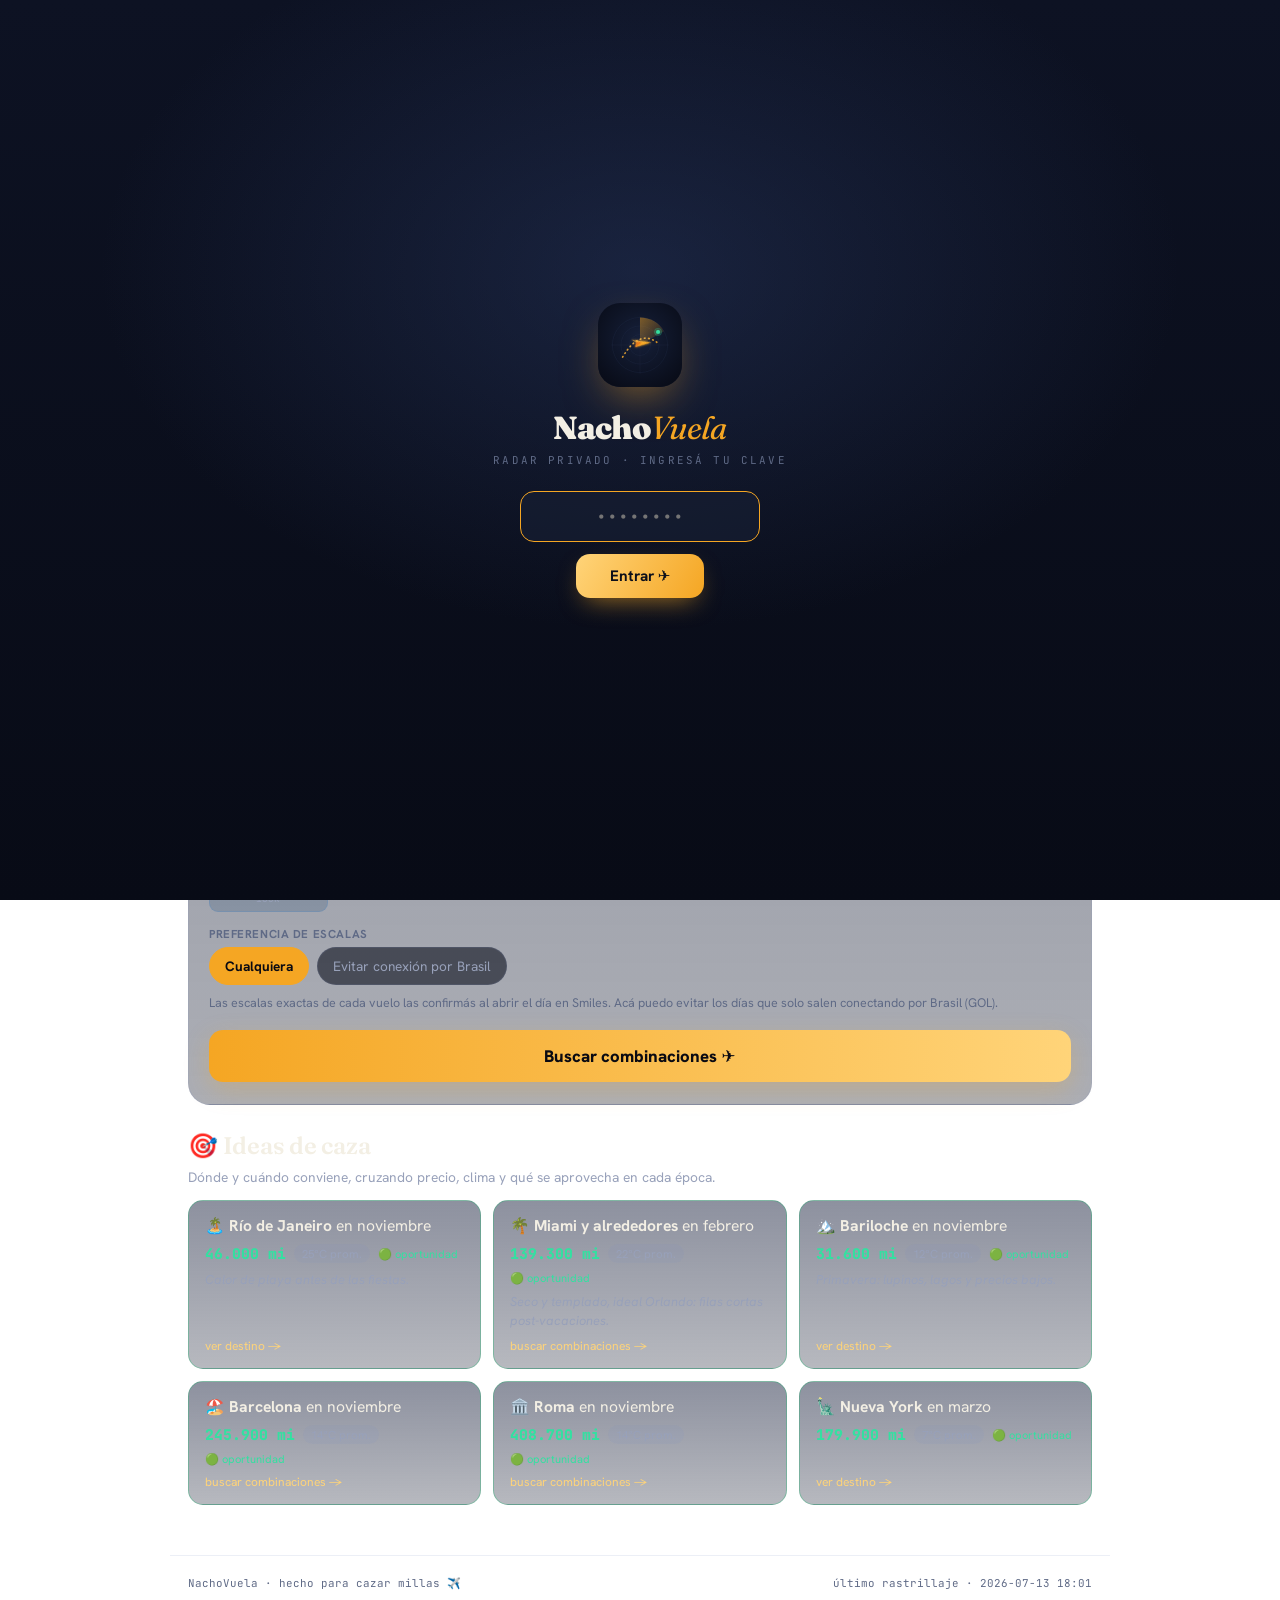
==== commit 387fc03a: "v3.2: refuerzos de solidez fase 1 (feedback Nacho) - valor de milla REAL argentino: precio_milla_ars" ====
--- a/index.html
+++ b/index.html
@@ -107,6 +107,7 @@
     </div>
 
     <div class="results" id="finderResults"></div>
+    <div id="ideasWrap"></div>
   </section>
 
   <!-- RADAR -->
@@ -138,6 +139,7 @@
       </div>
     </div>
     <div class="cards" id="radarCards"></div>
+    <div id="ofertasWrap"></div>
   </section>
 
   <!-- DESTINOS -->
--- a/styles.css
+++ b/styles.css
@@ -417,3 +417,51 @@
   .combo__side{ align-items:stretch; min-width:100%; margin-top:6px; }
   .combo__total{ font-size:1.3rem; }
 }
+
+/* Armado del viaje: comparación por pierna */
+.combo__armado{ margin-top:8px; font-size:.82rem; color:var(--amber-lt); }
+.combo__armado b{ color:var(--amber-lt); }
+.legcmp{ background:rgba(16,22,42,.5); border:1px solid var(--line); border-radius:14px; padding:13px 14px; margin-top:12px; }
+.legcmp__head{ display:flex; align-items:center; gap:9px; flex-wrap:wrap; font-size:.92rem; }
+.cpp{ font-size:.7rem; padding:2px 9px; border-radius:999px; margin-left:auto; }
+.cpp.good{ background:rgba(46,180,120,.15); color:var(--green); border:1px solid rgba(46,180,120,.35); }
+.cpp.bad{ background:rgba(226,90,90,.12); color:#e88; border:1px solid rgba(226,90,90,.3); }
+.cpp.mid{ background:rgba(120,140,190,.12); color:var(--ink-dim); border:1px solid var(--line); }
+.legcmp__opts{ display:grid; grid-template-columns:1fr 1fr; gap:10px; margin-top:10px; }
+.legopt{ background:rgba(10,14,28,.5); border:1px solid var(--line); border-radius:11px; padding:10px 12px; display:flex; flex-direction:column; gap:3px; }
+.legopt__k{ font-family:var(--mono); font-size:1.08rem; font-weight:800; }
+.legopt__k small{ font-size:.62rem; color:var(--ink-faint); font-weight:500; }
+.legopt__eq{ font-size:.7rem; color:var(--ink-dim); }
+.legopt a{ color:var(--amber-lt); font-size:.78rem; margin-top:4px; display:inline-block; }
+.legopt__links{ display:flex; gap:12px; }
+@media(max-width:520px){ .legcmp__opts{ grid-template-columns:1fr; } }
+
+/* Cash clickeable, aerolíneas, comunidad, ideas */
+.cash__link{ color:var(--green); text-decoration:none; border-bottom:1px dashed rgba(46,180,120,.5); }
+.cash__link:hover{ border-bottom-style:solid; }
+.airchips{ display:flex; flex-wrap:wrap; gap:8px; margin-top:10px; }
+.airchip{ display:flex; flex-direction:column; gap:1px; background:rgba(10,14,28,.55); border:1px solid var(--line);
+  border-radius:10px; padding:8px 12px; text-decoration:none; color:var(--ink); }
+.airchip b{ font-size:.82rem; }
+.airchip span{ font-size:.66rem; color:var(--ink-faint); }
+.airchip:hover{ border-color:var(--amber); }
+.ofertas{ display:flex; flex-direction:column; gap:8px; }
+.oferta{ display:flex; align-items:baseline; gap:10px; background:rgba(16,22,42,.45); border:1px solid var(--line);
+  border-radius:11px; padding:10px 14px; text-decoration:none; color:var(--ink); }
+.oferta:hover{ border-color:var(--amber); }
+.oferta__src{ font-family:var(--mono); font-size:.62rem; color:var(--amber-lt); text-transform:uppercase;
+  letter-spacing:.04em; white-space:nowrap; }
+.oferta__t{ font-size:.88rem; flex:1; min-width:0; }
+.oferta__f{ font-size:.68rem; color:var(--ink-faint); white-space:nowrap; }
+.ideas{ display:grid; grid-template-columns:repeat(auto-fill,minmax(250px,1fr)); gap:12px; }
+.idea{ background:linear-gradient(180deg,rgba(28,36,64,.5),rgba(16,22,42,.3)); border:1px solid var(--line);
+  border-radius:15px; padding:14px 16px; cursor:pointer; display:flex; flex-direction:column; gap:8px; }
+.idea:hover{ border-color:var(--amber); transform:translateY(-2px); transition:.15s; }
+.idea.op{ border-color:rgba(46,180,120,.4); }
+.idea__head{ font-size:.98rem; }
+.idea__datos{ display:flex; gap:8px; flex-wrap:wrap; align-items:center; }
+.idea__mi{ font-family:var(--mono); font-weight:800; color:var(--green); font-size:.92rem; }
+.idea__t{ font-size:.72rem; color:var(--ink-dim); background:rgba(120,140,190,.1); padding:2px 8px; border-radius:999px; }
+.idea__op{ font-size:.7rem; color:var(--green); }
+.idea__tip{ font-size:.8rem; color:var(--ink-dim); line-height:1.45; font-style:italic; }
+.idea__cta{ font-size:.75rem; color:var(--amber-lt); margin-top:auto; }
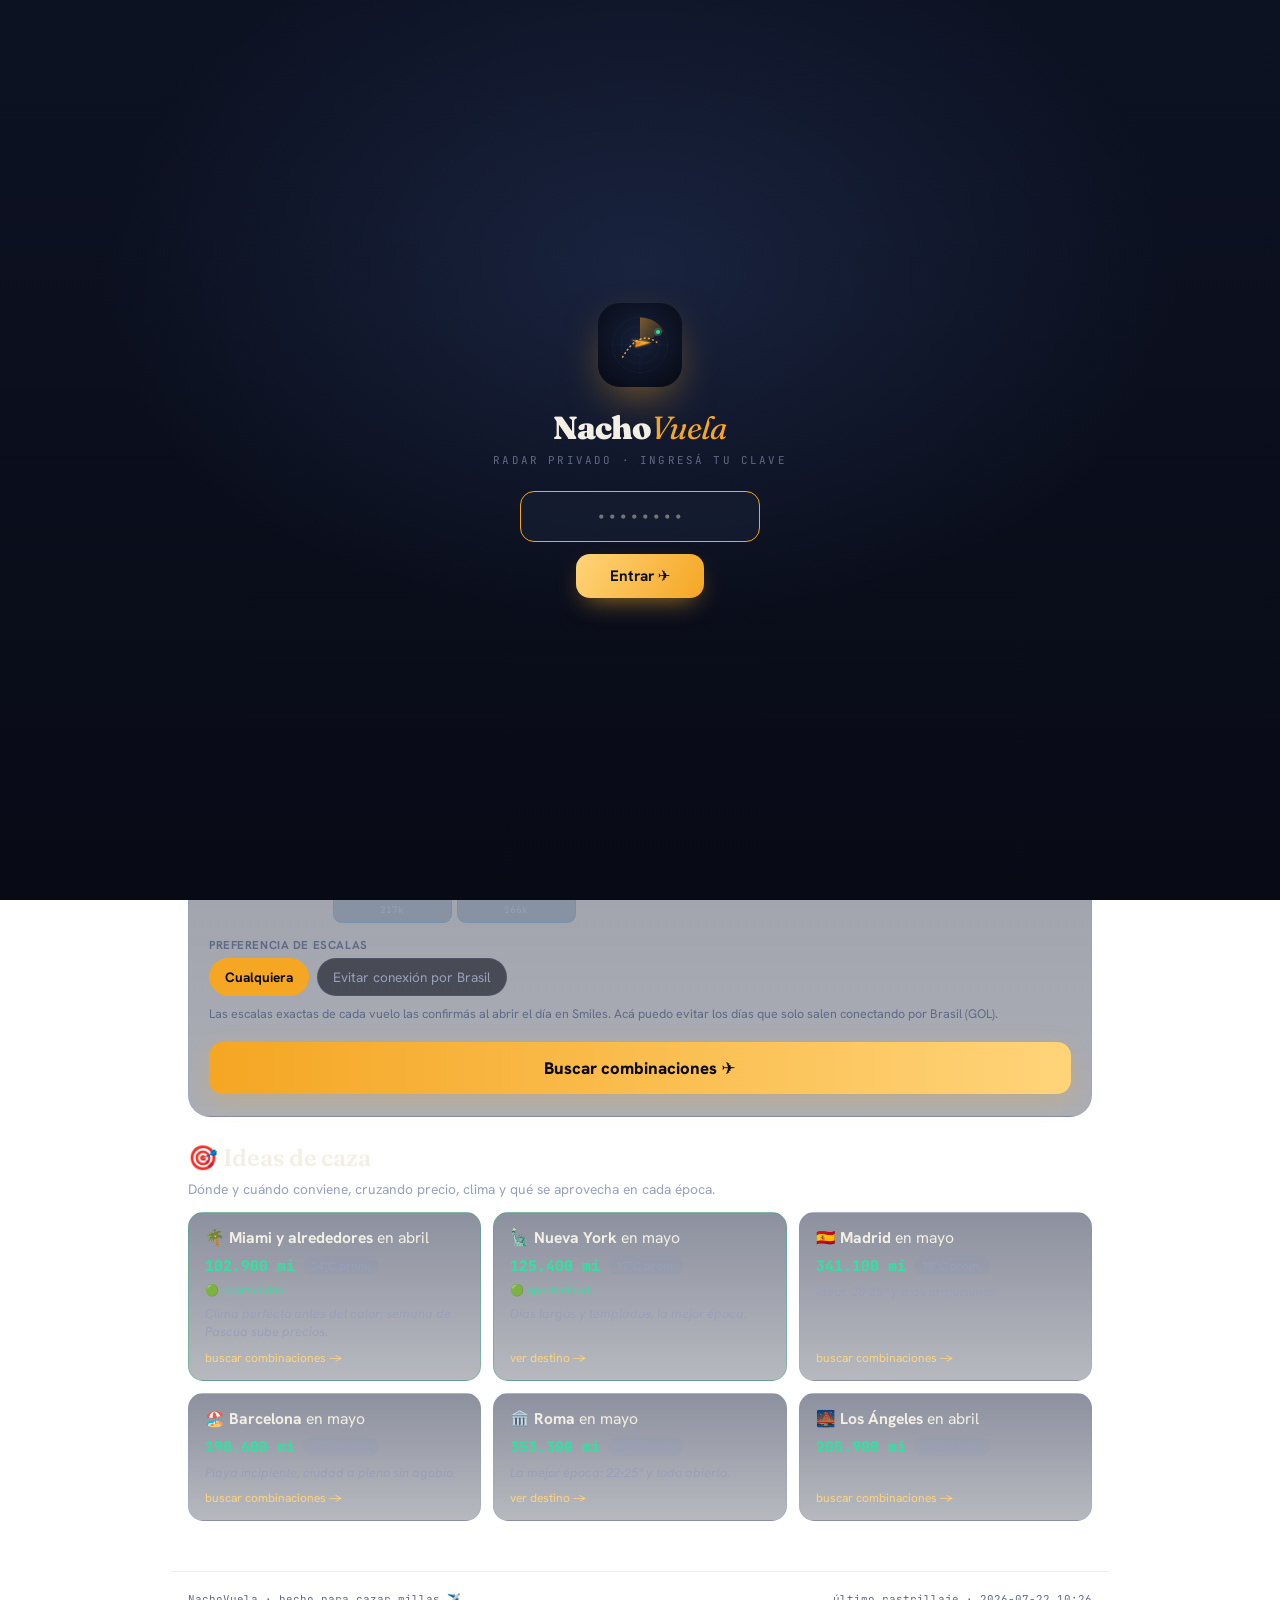
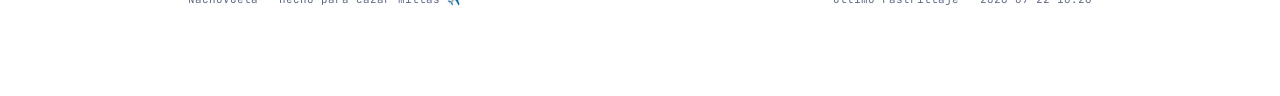
==== commit 1a298c99: "nueva solapa Vueltas: cazar el regreso primero (feedback Nacho) - vista 'Vueltas' (destino → EZE) pa" ====
--- a/index.html
+++ b/index.html
@@ -49,6 +49,7 @@
 
 <nav class="tabs" id="tabs">
   <button class="tab is-active" data-view="buscar">Buscar</button>
+  <button class="tab" data-view="vueltas">Vueltas</button>
   <button class="tab" data-view="radar">Radar</button>
   <button class="tab" data-view="destinos">Destinos</button>
 </nav>
@@ -110,6 +111,25 @@
     <div id="ideasWrap"></div>
   </section>
 
+  <!-- VUELTAS (solo regreso → EZE) -->
+  <section class="view" id="view-vueltas">
+    <div class="finder__head">
+      <h1 class="finder__title">Cazar la vuelta primero</h1>
+      <p class="finder__sub">A veces la vuelta regalada aparece antes que la ida. Elegí destino y mes de regreso, y mirá los días más baratos volviendo a Ezeiza.</p>
+    </div>
+    <div class="vueltas__form" id="vueltasForm">
+      <label class="fld">
+        <span class="fld__lbl">Volver desde</span>
+        <select class="fld__in" id="vDest"></select>
+      </label>
+      <label class="fld">
+        <span class="fld__lbl">Mes de regreso</span>
+        <select class="fld__in" id="vMes"></select>
+      </label>
+    </div>
+    <div class="results" id="vueltasResults"></div>
+  </section>
+
   <!-- RADAR -->
   <section class="view" id="view-radar">
     <div class="hero">
--- a/styles.css
+++ b/styles.css
@@ -465,3 +465,31 @@
 .idea__op{ font-size:.7rem; color:var(--green); }
 .idea__tip{ font-size:.8rem; color:var(--ink-dim); line-height:1.45; font-style:italic; }
 .idea__cta{ font-size:.75rem; color:var(--amber-lt); margin-top:auto; }
+
+.stalewarn{ background:rgba(216,120,80,.12); border:1px solid rgba(216,120,80,.45); color:var(--ink);
+  border-radius:12px; padding:12px 16px; font-size:.85rem; margin-bottom:18px; line-height:1.5; }
+
+/* Armador ida y vuelta */
+.arm__dir{ font-family:var(--mono); font-size:.66rem; color:var(--ink-faint); margin-left:8px; text-transform:none; letter-spacing:0; }
+.arm__meslabel{ font-family:var(--mono); font-size:.68rem; color:var(--amber-lt); text-transform:uppercase; letter-spacing:.05em; margin:12px 0 6px; }
+.arm__codes{ display:flex; gap:8px; flex-wrap:wrap; margin-bottom:6px; }
+.daychip.sel-ida{ outline:2px solid var(--green); outline-offset:1px; background:rgba(46,180,120,.18); }
+.daychip.sel-vta{ outline:2px solid var(--amber); outline-offset:1px; background:rgba(245,166,35,.18); }
+.armbar{ position:sticky; bottom:-24px; background:linear-gradient(180deg,rgba(16,22,42,.97),rgba(10,14,28,.99));
+  border:1px solid var(--line); border-radius:14px; padding:14px 16px; margin-top:14px; z-index:5;
+  box-shadow:0 -8px 30px rgba(0,0,0,.45); }
+.armbar__hint{ font-size:.86rem; color:var(--ink-dim); text-align:center; }
+.armbar__row{ display:flex; justify-content:space-between; align-items:baseline; gap:10px; flex-wrap:wrap; }
+.armbar__tot{ font-family:var(--mono); font-size:1.05rem; color:var(--green); }
+.armbar__tot b{ font-size:1.25rem; font-weight:800; }
+.armbar__fechas{ font-size:.8rem; color:var(--ink-dim); }
+.armbar__sug{ font-size:.82rem; color:var(--ink); margin-top:6px; }
+.armbar__btns{ display:flex; gap:8px; flex-wrap:wrap; margin-top:10px; }
+.armbar__btns .btn{ padding:8px 12px; font-size:.78rem; }
+
+.hint.smoney{ background:rgba(126,90,175,.12); border:1px solid rgba(150,110,200,.35);
+  border-radius:10px; padding:9px 12px; margin-top:10px; line-height:1.5; }
+
+/* Vista Vueltas */
+.vueltas__form{ display:grid; grid-template-columns:1fr 1fr; gap:12px; margin-bottom:6px; }
+@media (max-width:520px){ .vueltas__form{ grid-template-columns:1fr; } }
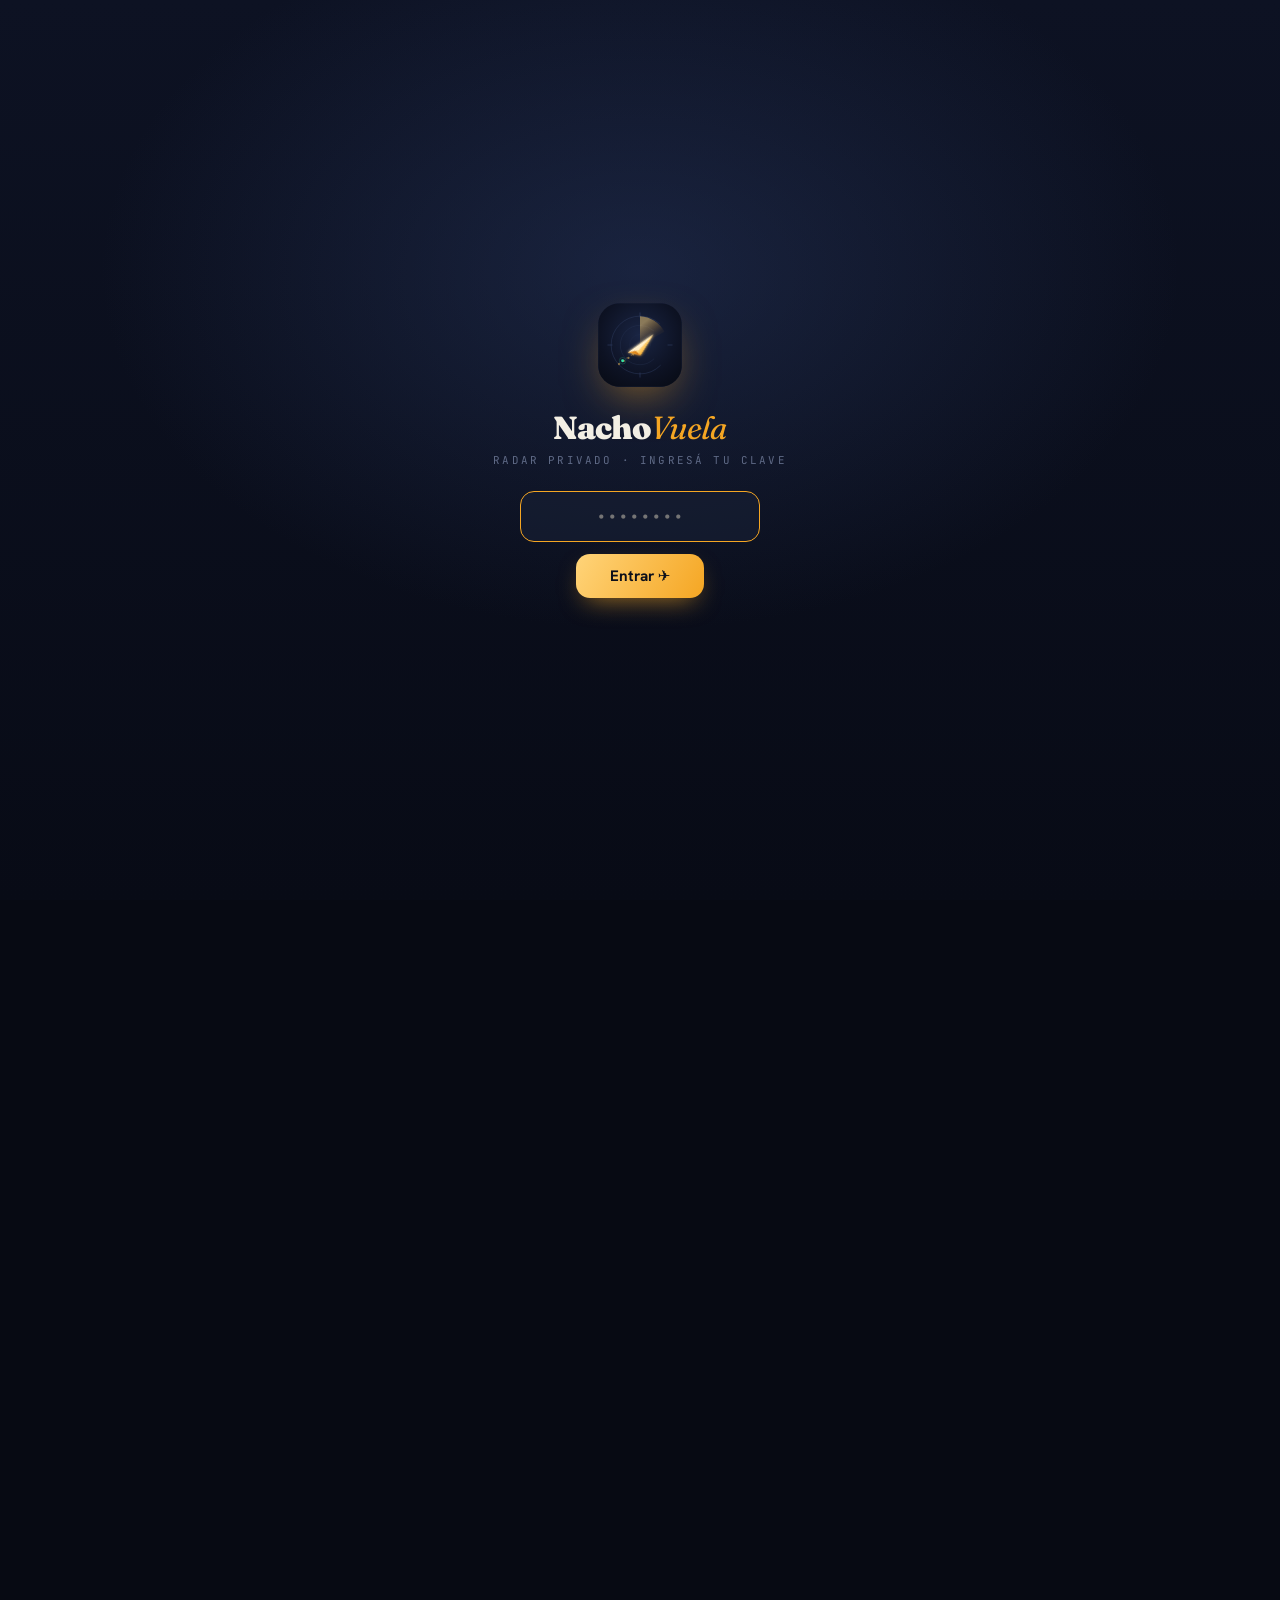
==== commit 434f9255: "v6.0 · La Terminal: la app pasa a ser una experiencia con scroll Rediseño completo pedido por Nacho:" ====
--- a/index.html
+++ b/index.html
@@ -3,8 +3,8 @@
 <head>
 <meta charset="utf-8">
 <meta name="viewport" content="width=device-width, initial-scale=1, viewport-fit=cover">
-<meta name="theme-color" content="#080b16">
-<title>NachoVuela — tu radar de vuelos</title>
+<meta name="theme-color" content="#070a13">
+<title>NachoVuela — la terminal</title>
 <link rel="manifest" href="manifest.webmanifest">
 <link rel="icon" href="assets/logo-mark.svg">
 <link rel="apple-touch-icon" href="assets/logo-mark.svg">
@@ -15,11 +15,15 @@
 <link rel="preconnect" href="https://fonts.gstatic.com" crossorigin>
 <link href="https://fonts.googleapis.com/css2?family=Fraunces:opsz,wght@9..144,400;9..144,600;9..144,900&family=Hanken+Grotesk:wght@400;500;600;700&family=JetBrains+Mono:wght@500;700;800&display=swap" rel="stylesheet">
 <link rel="stylesheet" href="styles.css">
+<link rel="stylesheet" href="cine.css">
+<link rel="stylesheet" href="escenas/terminal.css">
+<link rel="stylesheet" href="escenas/mac.css">
+<link rel="stylesheet" href="escenas/board.css">
+<link rel="stylesheet" href="escenas/revista.css">
 </head>
-<body>
-<div class="grain" aria-hidden="true"></div>
+<body class="cine">
 
-<!-- Pantalla de ingreso -->
+<!-- Puerta de entrada -->
 <div class="lock" id="lock" hidden>
   <div class="lock__box">
     <img src="assets/logo-mark.svg" alt="" width="84" height="84" class="lock__logo">
@@ -33,144 +37,32 @@
   </div>
 </div>
 
-<header class="topbar">
-  <div class="brand">
-    <img src="assets/logo-mark.svg" alt="" class="brand__mark" width="40" height="40">
-    <div class="brand__text">
-      <span class="brand__name">Nacho<em>Vuela</em></span>
-      <span class="brand__tag">radar de oportunidades</span>
-    </div>
+<!-- El viaje: su altura es el tiempo del relato -->
+<div id="viaje">
+  <!-- El escenario queda fijo; lo que cambia es el momento -->
+  <div id="escenario">
+    <!-- las escenas se insertan acá -->
   </div>
-  <div class="topbar__status" id="scanStatus">
-    <span class="pulse"></span>
-    <span id="scanStatusText">cargando…</span>
-  </div>
+</div>
+
+<!-- Barra fija: logo + estado del radar + guía de scroll -->
+<header class="hud">
+  <a class="hud__marca" href="#" id="hudTop">
+    <img src="assets/logo-mark.svg" alt="" width="34" height="34">
+    <span>Nacho<em>Vuela</em></span>
+  </a>
+  <div class="hud__estado" id="hudEstado"></div>
 </header>
 
-<nav class="tabs" id="tabs">
-  <button class="tab is-active" data-view="buscar">Buscar</button>
-  <button class="tab" data-view="vueltas">Vueltas</button>
-  <button class="tab" data-view="radar">Radar</button>
-  <button class="tab" data-view="destinos">Destinos</button>
-</nav>
+<div class="guia" id="guia" aria-hidden="true">
+  <span class="guia__txt">scrolleá</span>
+  <span class="guia__flecha"></span>
+</div>
 
-<main id="app">
-  <!-- BUSCAR (inicio) -->
-  <section class="view is-active" id="view-buscar">
-    <div class="finder">
-      <div class="finder__head">
-        <h1 class="finder__title">¿A dónde cazamos?</h1>
-        <p class="finder__sub">Armá tu viaje: elegí destino, cuándo salir y cuántas noches. Te muestro las mejores combinaciones ida + vuelta en millas.</p>
-        <button class="finder__edit" id="editTripsBtn" type="button">✏️ Configurar qué rastrillar</button>
-      </div>
-      <form class="finder__form" id="finderForm" autocomplete="off">
-        <label class="fld">
-          <span class="fld__lbl">Destino</span>
-          <select class="fld__in" id="fDest"></select>
-        </label>
+<!-- Riel de capítulos: dónde estás en el relato -->
+<nav class="riel" id="riel" aria-label="Momentos"></nav>
 
-        <label class="fld">
-          <span class="fld__lbl">Salir desde</span>
-          <select class="fld__in" id="fOrig"></select>
-        </label>
-
-        <label class="fld">
-          <span class="fld__lbl">Mes de salida</span>
-          <select class="fld__in" id="fMes"></select>
-        </label>
-
-        <div class="fld fld--range">
-          <span class="fld__lbl">Días de viaje (noches)</span>
-          <div class="rangebox">
-            <input type="number" class="fld__in fld__num" id="fNochesMin" min="1" max="120" value="10" inputmode="numeric">
-            <span class="rangebox__to">a</span>
-            <input type="number" class="fld__in fld__num" id="fNochesMax" min="1" max="120" value="20" inputmode="numeric">
-            <span class="rangebox__u">noches</span>
-          </div>
-        </div>
-
-        <div class="fld fld--full">
-          <span class="fld__lbl">Salida: ¿algún día en particular?</span>
-          <div class="daypick" id="fDiasIda"></div>
-        </div>
-
-        <div class="fld fld--full">
-          <span class="fld__lbl">Preferencia de escalas</span>
-          <div class="segbtns" id="fEscalas">
-            <button type="button" class="segbtn is-active" data-esc="todos">Cualquiera</button>
-            <button type="button" class="segbtn" data-esc="directo">Evitar conexión por Brasil</button>
-          </div>
-          <p class="fld__hint">Las escalas exactas de cada vuelo las confirmás al abrir el día en Smiles. Acá puedo evitar los días que solo salen conectando por Brasil (GOL).</p>
-        </div>
-
-        <button type="submit" class="finder__go" id="fGo">Buscar combinaciones ✈</button>
-      </form>
-    </div>
-
-    <div class="results" id="finderResults"></div>
-    <div id="ideasWrap"></div>
-  </section>
-
-  <!-- VUELTAS (solo regreso → EZE) -->
-  <section class="view" id="view-vueltas">
-    <div class="finder__head">
-      <h1 class="finder__title">Cazar la vuelta primero</h1>
-      <p class="finder__sub">A veces la vuelta regalada aparece antes que la ida. Elegí destino y mes de regreso, y mirá los días más baratos volviendo a Ezeiza.</p>
-    </div>
-    <div class="vueltas__form" id="vueltasForm">
-      <label class="fld">
-        <span class="fld__lbl">Volver desde</span>
-        <select class="fld__in" id="vDest"></select>
-      </label>
-      <label class="fld">
-        <span class="fld__lbl">Mes de regreso</span>
-        <select class="fld__in" id="vMes"></select>
-      </label>
-    </div>
-    <div class="results" id="vueltasResults"></div>
-  </section>
-
-  <!-- RADAR -->
-  <section class="view" id="view-radar">
-    <div class="hero">
-      <div class="hero__radar" aria-hidden="true">
-        <div class="radar-ring r1"></div>
-        <div class="radar-ring r2"></div>
-        <div class="radar-ring r3"></div>
-        <div class="radar-sweep"></div>
-        <div class="radar-cross v"></div>
-        <div class="radar-cross h"></div>
-      </div>
-      <div class="hero__content" id="heroTop">
-        <p class="hero__kicker">mejor oportunidad ahora</p>
-        <div class="hero__skeleton">Rastreando el cielo…</div>
-      </div>
-    </div>
-
-    <div class="statstrip" id="statStrip"></div>
-
-    <div class="section-head">
-      <h2>Radar de rutas</h2>
-      <div class="filters" id="radarFilters">
-        <button class="chip-filter is-active" data-flt="todos">Todas</button>
-        <button class="chip-filter" data-flt="oportunidad">🟢 Oportunidades</button>
-        <button class="chip-filter" data-flt="eeuu">EE.UU.</button>
-        <button class="chip-filter" data-flt="europa">Europa</button>
-      </div>
-    </div>
-    <div class="cards" id="radarCards"></div>
-    <div id="ofertasWrap"></div>
-  </section>
-
-  <!-- DESTINOS -->
-  <section class="view" id="view-destinos">
-    <div class="section-head"><h2>Explorar destinos</h2>
-      <p class="section-sub">Precios promedio, temporada alta y clima — busques o no un viaje puntual.</p>
-    </div>
-    <div class="dest-grid" id="destGrid"></div>
-  </section>
-</main>
-
+<!-- Hoja reutilizada de la app: Armador y fichas de destino -->
 <div class="sheet" id="sheet" aria-hidden="true">
   <div class="sheet__backdrop" data-close></div>
   <div class="sheet__panel" role="dialog" aria-modal="true">
@@ -179,11 +71,13 @@
   </div>
 </div>
 
-<footer class="foot">
-  <span>NachoVuela · hecho para cazar millas ✈️</span>
-  <span id="footScan"></span>
-</footer>
-
+<script>window.NV_CINE = true;</script>
 <script src="app.js"></script>
+<script src="cine.js"></script>
+<script src="escenas/terminal.js"></script>
+<script src="escenas/mac.js"></script>
+<script src="escenas/board.js"></script>
+<script src="escenas/revista.js"></script>
+<script src="arranque.js"></script>
 </body>
 </html>
--- a/styles.css
+++ b/styles.css
@@ -493,3 +493,5 @@
 /* Vista Vueltas */
 .vueltas__form{ display:grid; grid-template-columns:1fr 1fr; gap:12px; margin-bottom:6px; }
 @media (max-width:520px){ .vueltas__form{ grid-template-columns:1fr; } }
+
+.stalewarn.sequia{ background:rgba(126,90,175,.12); border-color:rgba(150,110,200,.4); }
--- a/cine.css
+++ b/cine.css
@@ -0,0 +1,147 @@
+/* ============================================================================
+   NachoVuela · La Terminal — base de la experiencia
+   Un único plano fijo (#escenario). El scroll avanza el relato, no la página.
+   ========================================================================== */
+
+:root{
+  /* La paleta de la app, con agregados de "terminal de aeropuerto" */
+  --noche:#070a13;
+  --noche-2:#0b1120;
+  --vidrio:rgba(12,18,34,.72);
+  --pista:#0f1626;
+  --flap:#12161f;          /* cartelería split-flap */
+  --flap-borde:#080a0f;
+  --flap-luz:rgba(255,255,255,.06);
+  --tiza:#f4efe2;          /* letras del cartel */
+  --tiza-dim:#c8bfa8;
+  --neon:#ffb340;
+  --neon-2:#ffd479;
+  --p:0;                   /* progreso global, lo escribe cine.js */
+}
+
+/* --- Reset del layout clásico: acá manda el escenario ------------------- */
+body.cine{
+  margin:0; padding:0;
+  background:var(--noche);
+  color:var(--ink);
+  font-family:var(--sans);
+  overflow-x:hidden;
+}
+body.cine .tabs, body.cine .view, body.cine #app, body.cine .foot{ display:none !important; }
+body.cine.listo .esc{ opacity:1; }
+
+/* --- El viaje: su altura ES la duración del relato ---------------------- */
+#viaje{ height:820vh; position:relative; }
+@media (max-width:820px){ #viaje{ height:700vh; } }
+
+#escenario{
+  position:sticky; top:0;
+  height:100svh; width:100%;
+  overflow:hidden;
+  perspective:1400px;
+  perspective-origin:50% 55%;
+  background:
+    radial-gradient(120% 80% at 50% 8%, #16203a 0%, transparent 60%),
+    linear-gradient(180deg, var(--noche-2) 0%, var(--noche) 70%);
+}
+
+/* Cada escena ocupa todo el plano; se prende y apaga por opacidad */
+.esc{
+  position:absolute; inset:0;
+  opacity:0; visibility:hidden;
+  transition:opacity .45s ease, visibility .45s;
+  transform-style:preserve-3d;
+}
+.esc--on{ opacity:1; visibility:visible; }
+/* La terminal (ambiente) siempre está: es el mundo donde ocurre todo */
+.esc--terminal{ opacity:1; visibility:visible; }
+
+/* --- HUD: marca + estado del radar ------------------------------------- */
+.hud{
+  position:fixed; top:0; left:0; right:0; z-index:40;
+  display:flex; align-items:center; justify-content:space-between;
+  gap:16px; padding:14px 20px;
+  pointer-events:none;
+  background:linear-gradient(180deg, rgba(7,10,19,.85), transparent);
+}
+.hud__marca{
+  display:flex; align-items:center; gap:10px;
+  text-decoration:none; color:var(--ink);
+  pointer-events:auto;
+  font-family:var(--serif); font-size:1.05rem; letter-spacing:.01em;
+}
+.hud__marca em{ color:var(--neon); font-style:italic; }
+.hud__marca img{ filter:drop-shadow(0 2px 10px rgba(255,179,64,.35)); }
+.hud__estado{
+  font-family:var(--mono); font-size:.68rem; letter-spacing:.06em;
+  text-transform:uppercase; color:var(--ink-dim);
+  display:flex; align-items:center; gap:8px;
+  background:var(--vidrio); border:1px solid var(--line);
+  padding:7px 13px; border-radius:999px;
+  backdrop-filter:blur(8px);
+}
+.hud__estado b{ color:var(--neon-2); font-weight:700; }
+.hud__punto{ width:7px; height:7px; border-radius:50%; background:var(--green);
+  box-shadow:0 0 10px var(--green); animation:latir 2.4s ease-in-out infinite; }
+@keyframes latir{ 0%,100%{opacity:1} 50%{opacity:.35} }
+
+/* --- Guía de scroll (se desvanece al arrancar) -------------------------- */
+.guia{
+  position:fixed; left:50%; bottom:26px; transform:translateX(-50%);
+  z-index:35; display:flex; flex-direction:column; align-items:center; gap:8px;
+  font-family:var(--mono); font-size:.62rem; letter-spacing:.22em;
+  text-transform:uppercase; color:var(--ink-faint);
+  pointer-events:none;
+  opacity:calc(1 - var(--p) * 14);
+}
+.guia__flecha{
+  width:1px; height:34px;
+  background:linear-gradient(180deg, transparent, var(--neon));
+  animation:caer 1.9s ease-in-out infinite;
+}
+@keyframes caer{ 0%{transform:scaleY(.3); transform-origin:top} 50%{transform:scaleY(1); transform-origin:top} 100%{transform:scaleY(.3); transform-origin:top} }
+
+/* --- Riel de capítulos --------------------------------------------------- */
+.riel{
+  position:fixed; right:18px; top:50%; transform:translateY(-50%);
+  z-index:38; display:flex; flex-direction:column; gap:14px;
+  pointer-events:auto;
+}
+.riel__p{
+  width:9px; height:9px; border-radius:50%;
+  border:1px solid var(--line-strong); background:transparent;
+  cursor:pointer; padding:0; position:relative;
+  transition:background .3s, border-color .3s, transform .3s;
+}
+.riel__p:hover{ transform:scale(1.35); border-color:var(--neon); }
+.riel__p.on{ background:var(--neon); border-color:var(--neon);
+  box-shadow:0 0 12px rgba(255,179,64,.6); }
+.riel__p span{
+  position:absolute; right:20px; top:50%; transform:translateY(-50%);
+  font-family:var(--mono); font-size:.6rem; letter-spacing:.12em;
+  text-transform:uppercase; color:var(--ink-dim);
+  white-space:nowrap; opacity:0; transition:opacity .25s;
+  background:var(--vidrio); padding:4px 9px; border-radius:6px;
+  border:1px solid var(--line); backdrop-filter:blur(6px);
+}
+.riel__p:hover span{ opacity:1; }
+@media (max-width:820px){ .riel{ right:10px; gap:11px; } .riel__p span{ display:none; } }
+
+/* --- Cartelito de ayuda contextual (lo usan varias escenas) ------------- */
+.pista-txt{
+  position:absolute; left:50%; transform:translateX(-50%);
+  bottom:5%; z-index:20;
+  font-family:var(--mono); font-size:.66rem; letter-spacing:.14em;
+  text-transform:uppercase; color:var(--ink-faint);
+  background:var(--vidrio); border:1px solid var(--line);
+  padding:8px 16px; border-radius:999px; backdrop-filter:blur(8px);
+  pointer-events:none; white-space:nowrap;
+}
+
+/* La hoja (Armador/destinos) por encima de todo */
+.sheet{ z-index:60; }
+
+@media (prefers-reduced-motion: reduce){
+  .esc{ transition:none; }
+  .guia__flecha, .hud__punto{ animation:none; }
+}
--- a/escenas/terminal.css
+++ b/escenas/terminal.css
@@ -0,0 +1,469 @@
+/* ============================================================================
+   NachoVuela · escena TERMINAL — el mundo (fondo permanente del relato)
+   Todo vive entre z-index 0 y 3 y deja libre el centro del plano.
+   Prefijo obligatorio: .terminal-
+   ========================================================================== */
+
+.terminal-esc{ z-index:1; pointer-events:none; }   /* el mundo: siempre al fondo */
+
+.terminal-mundo{
+  position:absolute; inset:0;
+  --hz:59%;              /* altura del horizonte dentro del ventanal */
+  --bay:12.5%;           /* ancho de cada paño del ventanal */
+  transform-origin:50% 62%;
+  transform-style:flat;
+  will-change:transform;
+  contain:paint;
+}
+/* respiración de cámara: nunca se siente congelado */
+.terminal-respira{
+  position:absolute; inset:0;
+  animation:terminal-respirar 19s ease-in-out infinite alternate;
+}
+@keyframes terminal-respirar{
+  0%   { transform:translate3d(-.35%, .25%, 0) scale(1.006) }
+  100% { transform:translate3d(.4%, -.3%, 0) scale(1.014) }
+}
+
+/* ============================ 0 · EXTERIOR ================================ */
+.terminal-exterior{
+  position:absolute; left:0; right:0; top:8.6%; bottom:13%;
+  z-index:0; overflow:hidden;
+  transform-origin:50% 62%;
+}
+
+.terminal-cielo{
+  position:absolute; left:0; right:0; top:0; height:var(--hz);
+  background:linear-gradient(180deg,#04060d 0%,#070c18 40%,#0f1830 80%,#1a2745 100%);
+}
+.terminal-resplandor{
+  position:absolute; left:-12%; right:-12%; top:calc(var(--hz) - 30%); height:32%;
+  background:
+    radial-gradient(58% 100% at 26% 100%, rgba(255,168,72,.20), transparent 72%),
+    radial-gradient(42% 100% at 68% 100%, rgba(110,168,255,.15), transparent 72%),
+    radial-gradient(30% 100% at 92% 100%, rgba(255,196,120,.12), transparent 74%);
+  filter:blur(10px);
+  animation:terminal-latir 11s ease-in-out infinite alternate;
+}
+@keyframes terminal-latir{ 0%{opacity:.72} 100%{opacity:1} }
+
+.terminal-skyline{
+  position:absolute; left:0; right:0; top:calc(var(--hz) - 8.5%); height:8.5%;
+}
+.terminal-skyline svg{ width:100%; height:100%; display:block; }
+.terminal-sky__masa{ fill:#070b16; }
+.terminal-sky__ventanas rect{ fill:#ffc98a; }
+.terminal-sky__torre path{ fill:#080d19; }
+.terminal-sky__faro{
+  fill:#ff5a6e; filter:drop-shadow(0 0 6px rgba(255,90,110,.9));
+  animation:terminal-faro 3.6s steps(1,end) infinite;
+}
+@keyframes terminal-faro{ 0%,12%{opacity:1} 13%,100%{opacity:.05} }
+
+.terminal-horizonte{
+  position:absolute; left:0; right:0; top:var(--hz); height:1px;
+  background:linear-gradient(90deg, transparent, rgba(150,190,255,.22) 18%,
+              rgba(255,200,140,.34) 52%, rgba(150,190,255,.18) 82%, transparent);
+  box-shadow:0 0 22px rgba(120,170,255,.16);
+}
+
+.terminal-suelo{ position:absolute; left:0; right:0; top:var(--hz); bottom:0; }
+.terminal-asfalto{
+  position:absolute; inset:0;
+  background:linear-gradient(180deg,#0b1120 0%,#070b14 55%,#04060c 100%);
+}
+.terminal-asfalto::before{     /* la pista, en fuga hacia la derecha */
+  content:''; position:absolute; inset:0;
+  clip-path:polygon(41% 0, 52% 0, 126% 100%, 1% 100%);
+  background:linear-gradient(180deg, rgba(26,38,62,.4), rgba(10,15,26,.9) 52%, rgba(5,8,14,.98));
+}
+.terminal-luces{ position:absolute; inset:0; }
+
+.terminal-luz{
+  position:absolute; width:var(--s); height:var(--s); border-radius:50%;
+  margin:calc(var(--s) / -2) 0 0 calc(var(--s) / -2);
+  background:var(--neon-2); opacity:var(--o);
+  box-shadow:0 0 calc(var(--s) * 3) rgba(255,179,64,.55);
+  animation:terminal-titilar 5.5s ease-in-out infinite;
+}
+.terminal-luz--fria{
+  background:#8fc0ff;
+  box-shadow:0 0 calc(var(--s) * 3) rgba(110,168,255,.5);
+  animation-duration:7.2s;
+}
+@keyframes terminal-titilar{ 0%,100%{filter:brightness(1)} 50%{filter:brightness(1.55)} }
+
+.terminal-estrobo{
+  position:absolute; width:3px; height:3px; border-radius:50%; margin:-1.5px 0 0 -1.5px;
+  background:#eaf2ff; box-shadow:0 0 10px rgba(220,236,255,.9);
+  animation:terminal-conejo 2.2s linear infinite; opacity:0;
+}
+@keyframes terminal-conejo{ 0%{opacity:1} 7%{opacity:0} 100%{opacity:0} }
+
+.terminal-baliza{
+  position:absolute; width:4px; height:4px; border-radius:50%; margin:-2px 0 0 -2px;
+  background:var(--neon); box-shadow:0 0 12px 2px rgba(255,179,64,.6);
+}
+.terminal-baliza--a{ animation:terminal-baliza-a 3s ease-out infinite; }
+.terminal-baliza--b{ background:#8fc0ff; box-shadow:0 0 12px 2px rgba(110,168,255,.6);
+  animation:terminal-baliza-b 4s linear infinite; }
+.terminal-baliza--c{ background:#ff8f6e; box-shadow:0 0 14px 3px rgba(255,120,90,.5);
+  animation:terminal-baliza-c 5s ease-in-out infinite; }
+@keyframes terminal-baliza-a{ 0%{opacity:1} 18%{opacity:.06} 100%{opacity:.06} }
+@keyframes terminal-baliza-b{ 0%{opacity:1} 6%{opacity:.05} 12%{opacity:1} 20%{opacity:.05} 100%{opacity:.05} }
+@keyframes terminal-baliza-c{ 0%,100%{opacity:.12} 50%{opacity:.95} }
+
+/* --- aviones que cruzan el horizonte ------------------------------------ */
+.terminal-avion{
+  position:absolute; left:0; width:11vw;
+  animation-timing-function:linear; animation-iteration-count:infinite;
+  will-change:transform;
+}
+.terminal-avion--der{ animation-name:terminal-cruza-der; }
+.terminal-avion--izq{ animation-name:terminal-cruza-izq; }
+@keyframes terminal-cruza-der{ from{transform:translate3d(-16vw,0,0)} to{transform:translate3d(116vw,0,0)} }
+@keyframes terminal-cruza-izq{ from{transform:translate3d(116vw,0,0)} to{transform:translate3d(-16vw,0,0)} }
+
+.terminal-avion__cuerpo{
+  position:relative; width:100%;
+  transform:scale(var(--s)); transform-origin:50% 50%; opacity:var(--o);
+}
+.terminal-avion--izq .terminal-avion__cuerpo{ transform:scale(var(--s)) scaleX(-1); }
+.terminal-avion__cuerpo svg, .terminal-despegue__nave svg{
+  width:100%; height:auto; display:block; fill:#0a1122;
+  filter:drop-shadow(0 0 6px rgba(0,0,0,.6));
+}
+.terminal-nav{
+  position:absolute; width:3px; height:3px; border-radius:50%;
+  animation:terminal-baliza-a 2.4s ease-out infinite;
+}
+.terminal-nav--roja{ left:2%; top:52%; background:#ff5a6e; box-shadow:0 0 8px 2px rgba(255,90,110,.75); }
+.terminal-nav--verde{ right:1%; top:50%; background:#34e0a1; box-shadow:0 0 8px 2px rgba(52,224,161,.7);
+  animation-duration:3.1s; }
+.terminal-nav--blanca{ left:52%; top:14%; background:#fff; box-shadow:0 0 10px 3px rgba(255,255,255,.75);
+  animation:terminal-baliza-b 3.4s linear infinite; }
+
+.terminal-tag{
+  position:absolute; left:8%; top:92%;
+  font-family:var(--mono); font-size:.48rem; letter-spacing:.16em;
+  color:var(--ink-faint); white-space:nowrap; opacity:.26;
+}
+.terminal-tag--vuelo{
+  left:102%; top:34%; font-size:.56rem; color:var(--tiza-dim); opacity:.8;
+}
+.terminal-tag--vuelo b{
+  display:block; font-weight:500; font-size:.5rem; letter-spacing:.14em;
+  color:var(--neon); opacity:.8; margin-top:2px;
+}
+
+/* --- el que despega en diagonal ----------------------------------------- */
+.terminal-despegue{
+  position:absolute; left:0; top:var(--hz); width:13vw;
+  animation:terminal-despegar 42s linear infinite; animation-delay:-8s;
+  will-change:transform, opacity; opacity:0;
+}
+.terminal-despegue__nave{ position:relative; transform:rotate(-11deg); }
+@keyframes terminal-despegar{
+  0%   { transform:translate3d(-6vw, 3vh, 0) scale(1);   opacity:0 }
+  5%   { opacity:.95 }
+  16%  { transform:translate3d(22vw, -7vh, 0) scale(.82); opacity:.9 }
+  34%  { transform:translate3d(58vw, -26vh, 0) scale(.5); opacity:.7 }
+  46%  { transform:translate3d(88vw, -44vh, 0) scale(.28); opacity:0 }
+  100% { transform:translate3d(88vw, -44vh, 0) scale(.28); opacity:0 }
+}
+
+/* --- carro de equipaje --------------------------------------------------- */
+.terminal-carro{
+  position:absolute; left:0; top:62%; width:13vw;
+  animation:terminal-carrito 46s linear infinite; animation-delay:-14s;
+  will-change:transform;
+}
+.terminal-carro__tren{ position:relative; transform:scale(.6); transform-origin:50% 100%; }
+.terminal-carro__tren svg{ width:100%; height:auto; display:block; fill:#080d18;
+  filter:drop-shadow(0 4px 8px rgba(0,0,0,.7)); }
+.terminal-carro__baliza{
+  position:absolute; left:6%; top:-6%; width:4px; height:4px; border-radius:50%;
+  background:var(--neon); box-shadow:0 0 10px 3px rgba(255,179,64,.7);
+  animation:terminal-baliza-a 1.6s ease-out infinite;
+}
+@keyframes terminal-carrito{
+  0%   { transform:translate3d(112vw,0,0) }
+  55%  { transform:translate3d(-18vw,0,0) }
+  100% { transform:translate3d(-18vw,0,0) }
+}
+
+/* ============================ 1 · VENTANAL ================================ */
+.terminal-ventanal{
+  position:absolute; left:0; right:0; top:8.6%; bottom:13%; z-index:1;
+}
+.terminal-vidrio{
+  position:absolute; inset:0;
+  background:
+    linear-gradient(165deg, rgba(140,180,255,.055) 0%, transparent 32%,
+                    rgba(90,130,210,.035) 66%, transparent 88%),
+    linear-gradient(180deg, rgba(8,12,24,.42), transparent 26%, transparent 74%, rgba(5,8,16,.5));
+}
+.terminal-reflejos{ position:absolute; inset:0; overflow:hidden; }
+.terminal-reflejo{
+  position:absolute; top:12%;
+  background:linear-gradient(180deg, rgba(255,196,124,.10), rgba(255,196,124,.02) 60%, transparent);
+  filter:blur(16px); transform:skewX(-14deg); border-radius:50%;
+}
+.terminal-brillo{
+  position:absolute; top:0; bottom:0; left:0; width:46%;
+  background:linear-gradient(104deg, transparent, rgba(180,212,255,.055) 46%, transparent);
+  animation:terminal-barrer 34s ease-in-out infinite alternate;
+}
+@keyframes terminal-barrer{ from{transform:translateX(-24%)} to{transform:translateX(148%)} }
+
+.terminal-parteluces{
+  position:absolute; inset:0;
+  background:repeating-linear-gradient(90deg,
+    transparent 0 calc(var(--bay) - 1.15%),
+    rgba(190,215,255,.06) calc(var(--bay) - 1.15%) calc(var(--bay) - .95%),
+    #04060c calc(var(--bay) - .95%) var(--bay));
+}
+.terminal-travesano{
+  position:absolute; left:0; right:0; top:24%; height:.9%;
+  background:linear-gradient(180deg, rgba(190,215,255,.07), #04060c 40%, #04060c);
+}
+.terminal-marco{
+  position:absolute; inset:0;
+  box-shadow:
+    inset 0 0 0 3px #04060c,
+    inset 0 26px 48px -22px rgba(0,0,0,.95),
+    inset 0 -34px 56px -22px rgba(0,0,0,.95),
+    inset 60px 0 90px -70px rgba(0,0,0,.9),
+    inset -60px 0 90px -70px rgba(0,0,0,.9);
+}
+
+/* --- interior: techo, luminarias y piso --------------------------------- */
+.terminal-techo{
+  position:absolute; left:0; right:0; top:0; height:8.8%; z-index:1;
+  background:linear-gradient(180deg,#0a0f1e 0%,#070b16 70%,#04060d 100%);
+  box-shadow:0 2px 0 rgba(0,0,0,.8);
+}
+.terminal-techo i{
+  position:absolute; bottom:16%; width:9%; height:4px; border-radius:4px;
+  background:linear-gradient(90deg, transparent, var(--neon-2) 30%, var(--neon-2) 70%, transparent);
+  box-shadow:0 0 30px 8px rgba(255,190,110,.22);
+  opacity:.7;
+}
+.terminal-piso{
+  position:absolute; left:0; right:0; top:87%; bottom:0; z-index:1;
+  background:linear-gradient(180deg,#080d18 0%,#05070f 60%,#03050b 100%);
+  border-top:1px solid rgba(120,150,210,.10);
+  will-change:transform;
+}
+.terminal-piso__charcos{ position:absolute; inset:0; overflow:hidden; }
+.terminal-piso__charcos i{
+  position:absolute; top:0; width:11%; height:78%;
+  background:linear-gradient(180deg, rgba(255,190,110,.16), transparent 78%);
+  filter:blur(10px);
+  animation:terminal-latir 8s ease-in-out infinite alternate;
+}
+
+/* ============================ 2 · ATMÓSFERA + GENTE ======================= */
+.terminal-hazes{ position:absolute; inset:0; z-index:2; }
+.terminal-hazes i{
+  position:absolute; top:-4%; width:var(--w); height:76%;
+  background:linear-gradient(180deg, rgba(255,198,126,.16), rgba(255,198,126,.03) 52%, transparent 84%);
+  clip-path:polygon(38% 0, 62% 0, 100% 100%, 0 100%);
+  filter:blur(11px);
+  animation:terminal-latir 12s ease-in-out infinite alternate;
+}
+
+.terminal-gente{ position:absolute; inset:0; z-index:2; will-change:transform; }
+.terminal-pasajero{
+  position:absolute; left:0; width:16vw;
+  animation-timing-function:linear; animation-iteration-count:infinite;
+  will-change:transform;
+}
+.terminal-pasajero--der{ animation-name:terminal-camina-der; }
+.terminal-pasajero--izq{ animation-name:terminal-camina-izq; }
+@keyframes terminal-camina-der{ from{transform:translate3d(-20vw,0,0)} to{transform:translate3d(120vw,0,0)} }
+@keyframes terminal-camina-izq{ from{transform:translate3d(120vw,0,0)} to{transform:translate3d(-20vw,0,0)} }
+
+.terminal-pasajero__bob{
+  height:44vh; transform-origin:50% 100%;
+  opacity:var(--o); filter:blur(var(--bl)) drop-shadow(0 8px 18px rgba(0,0,0,.65));
+  animation:terminal-bob var(--paso) ease-in-out infinite;
+}
+@keyframes terminal-bob{
+  0%,100%{ transform:scale(var(--s)) translateY(0) }
+  50%    { transform:scale(var(--s)) translateY(-1.6%) }
+}
+.terminal-pasajero__bob svg{ height:100%; width:auto; display:block; margin:0 auto; }
+.terminal-pasajero--izq .terminal-pasajero__bob svg{ transform:scaleX(-1); }
+
+.terminal-p-cabeza, .terminal-p-torso, .terminal-p-brazo, .terminal-p-pierna{ fill:#05080f; }
+.terminal-p-brazo{ fill:#070b14; transform-origin:50px 64px;
+  animation:terminal-brazo var(--paso) ease-in-out infinite alternate-reverse; }
+.terminal-p-pierna--a{ transform-origin:54px 150px;
+  animation:terminal-paso var(--paso) ease-in-out infinite alternate; }
+.terminal-p-pierna--b{ fill:#070b14; transform-origin:74px 150px;
+  animation:terminal-paso var(--paso) ease-in-out infinite alternate-reverse; }
+@keyframes terminal-paso{ from{transform:rotate(-10deg)} to{transform:rotate(10deg)} }
+@keyframes terminal-brazo{ from{transform:rotate(-7deg)} to{transform:rotate(7deg)} }
+.terminal-p-valija rect, .terminal-p-valija circle{ fill:#05080f; }
+.terminal-p-asa{ fill:none; stroke:#0a0f1c; stroke-width:4; stroke-linecap:round; }
+
+/* ============================ 3 · EL PROTAGONISTA ========================= */
+.terminal-nacho{
+  position:absolute; right:5%; bottom:1.5%;
+  width:min(38vw, 520px); height:68vh; z-index:3;
+  transform-origin:44% 76%; will-change:transform, opacity;
+}
+.terminal-nacho__aura{
+  position:absolute; left:-24%; right:-14%; top:-8%; bottom:-12%;
+  background:
+    radial-gradient(44% 40% at 44% 44%, rgba(255,186,110,.16), transparent 72%),
+    radial-gradient(66% 62% at 52% 58%, rgba(104,150,235,.15), transparent 74%);
+  filter:blur(6px);
+}
+.terminal-nacho__svg{
+  position:relative; width:100%; height:100%; display:block;
+  filter:drop-shadow(0 26px 34px rgba(0,0,0,.6));
+}
+.terminal-cuerpo{ fill:url(#terminalCuerpo); }
+.terminal-miembro{ fill:none; stroke:url(#terminalCuerpo); stroke-linecap:round; stroke-linejoin:round; }
+.terminal-nacho__lejos .terminal-miembro{ stroke:#0a1120; }
+.terminal-butaca path{ fill:#04060c; stroke:rgba(140,175,240,.09); stroke-width:1.2; }
+.terminal-butaca path.terminal-butaca__pata{
+  fill:none; stroke:#0e1626; stroke-width:7; stroke-linecap:round;
+}
+.terminal-mochila{ fill:#060a12; }
+.terminal-brazo{ fill:none; stroke:#111a2d; stroke-linecap:round; stroke-linejoin:round; }
+.terminal-brazo-mano{ fill:#141d31; }
+.terminal-gorra{ fill:url(#terminalGorra); }
+.terminal-gorra--visera{ fill:#0d1628; }
+.terminal-marca{
+  font-family:var(--mono); font-size:11.5px; font-weight:800; letter-spacing:.02em;
+  fill:var(--neon-2); filter:drop-shadow(0 0 6px rgba(255,179,64,.65));
+}
+.terminal-rim--frio path{
+  stroke:#9ec2ff; opacity:.34; stroke-width:2.2;
+  filter:drop-shadow(0 0 6px rgba(140,185,255,.5));
+}
+.terminal-rim path{
+  fill:none; stroke:var(--neon); stroke-width:2.8; stroke-linecap:round;
+  opacity:.55; filter:drop-shadow(0 0 7px rgba(255,179,64,.6));
+}
+
+/* --- polvo suspendido ---------------------------------------------------- */
+.terminal-polvo{ position:absolute; inset:0; z-index:3; }
+.terminal-polvo i{
+  position:absolute; width:var(--sz); height:var(--sz); border-radius:50%;
+  background:rgba(255,226,190,.95); opacity:0;
+  animation-name:terminal-flotar; animation-timing-function:linear;
+  animation-iteration-count:infinite;
+}
+@keyframes terminal-flotar{
+  0%   { transform:translate3d(0,0,0) scale(.5); opacity:0 }
+  18%  { opacity:var(--op) }
+  76%  { opacity:var(--op) }
+  100% { transform:translate3d(var(--dx), var(--dy), 0) scale(1); opacity:0 }
+}
+
+/* --- viñeta y corte al POV ---------------------------------------------- */
+.terminal-vineta{
+  position:absolute; inset:0; z-index:3;
+  background:radial-gradient(122% 94% at 50% 46%, transparent 36%,
+              rgba(4,6,12,.5) 74%, rgba(3,4,9,.94) 100%);
+}
+.terminal-corte{
+  position:absolute; inset:0; z-index:3; opacity:0;
+  background:radial-gradient(78% 58% at 50% 64%, rgba(3,5,10,.72), #03050a 76%);
+}
+
+/* ============================ TÍTULO DE APERTURA ========================== */
+.terminal-titulo{
+  position:absolute; left:6.5%; top:25%; z-index:3;
+  max-width:min(40vw, 560px);
+  will-change:transform, opacity;
+}
+.terminal-titulo__int{
+  animation:terminal-entrada 1.5s cubic-bezier(.16,.8,.24,1) .2s both;
+}
+@keyframes terminal-entrada{
+  from{ opacity:0; transform:translate3d(0,30px,0) }
+  to  { opacity:1; transform:none }
+}
+.terminal-titulo__kicker{
+  display:flex; align-items:center; gap:9px;
+  font-family:var(--mono); font-size:.6rem; font-weight:700;
+  letter-spacing:.3em; text-transform:uppercase; color:var(--ink-dim);
+}
+.terminal-titulo__kicker i{
+  width:6px; height:6px; border-radius:50%; background:var(--green);
+  box-shadow:0 0 10px var(--green); animation:terminal-latir 2.2s ease-in-out infinite alternate;
+}
+.terminal-titulo__nombre{
+  margin:14px 0 0; font-family:var(--serif); font-weight:900;
+  font-size:clamp(2.9rem, 7.2vw, 5.9rem); line-height:.92; letter-spacing:-.035em;
+  color:var(--tiza);
+  text-shadow:0 18px 60px rgba(0,0,0,.75), 0 0 90px rgba(255,179,64,.10);
+}
+.terminal-titulo__nombre em{ font-style:italic; font-weight:400; color:var(--neon); }
+.terminal-titulo__bajada{
+  margin:16px 0 0; font-family:var(--mono); font-size:.72rem; font-weight:500;
+  letter-spacing:.26em; text-transform:uppercase; color:var(--tiza-dim);
+}
+.terminal-titulo__regla{
+  width:96px; height:1px; margin:20px 0 0;
+  background:linear-gradient(90deg, var(--neon), rgba(255,179,64,0));
+}
+.terminal-titulo__dato{
+  margin:12px 0 0; font-family:var(--mono); font-size:.62rem;
+  letter-spacing:.16em; text-transform:uppercase; color:var(--ink-faint);
+}
+
+/* ============================ RESPONSIVE ================================== */
+@media (max-width:900px){
+  .terminal-mundo{ --bay:25%; --hz:56%; }
+  .terminal-titulo{ left:7%; right:7%; top:17%; max-width:none; }
+  .terminal-nacho{ width:min(64vw, 340px); height:46vh; right:1%; bottom:6%; }
+  .terminal-avion{ width:22vw; }
+  .terminal-despegue{ width:26vw; }
+  .terminal-carro{ width:26vw; }
+  .terminal-pasajero{ width:30vw; }
+  .terminal-pasajero__bob{ height:34vh; }
+  .terminal-tag{ display:none; }
+}
+@media (max-width:520px){
+  .terminal-titulo__bajada{ letter-spacing:.18em; font-size:.66rem; }
+  .terminal-nacho{ height:40vh; }
+}
+
+/* ============================ MENOS MOVIMIENTO ============================ */
+.terminal-calmo .terminal-avion,
+.terminal-calmo .terminal-despegue,
+.terminal-calmo .terminal-carro,
+.terminal-calmo .terminal-polvo{ display:none; }
+
+.terminal-calmo .terminal-respira,
+.terminal-calmo .terminal-brillo,
+.terminal-calmo .terminal-resplandor,
+.terminal-calmo .terminal-hazes i,
+.terminal-calmo .terminal-piso__charcos i,
+.terminal-calmo .terminal-pasajero__bob,
+.terminal-calmo .terminal-p-pierna,
+.terminal-calmo .terminal-p-brazo,
+.terminal-calmo .terminal-titulo__kicker i,
+.terminal-calmo .terminal-titulo__int{ animation:none !important; }
+
+.terminal-calmo .terminal-pasajero{ animation-duration:220s !important; }
+.terminal-calmo .terminal-pasajero__bob{ transform:scale(var(--s)); }
+.terminal-calmo .terminal-luz,
+.terminal-calmo .terminal-baliza,
+.terminal-calmo .terminal-estrobo,
+.terminal-calmo .terminal-sky__faro{ animation:none !important; opacity:.6; }
+
+@media (prefers-reduced-motion: reduce){
+  .terminal-avion, .terminal-despegue, .terminal-carro, .terminal-polvo{ display:none; }
+  .terminal-respira, .terminal-brillo, .terminal-resplandor, .terminal-hazes i,
+  .terminal-piso__charcos i, .terminal-pasajero__bob, .terminal-p-pierna,
+  .terminal-p-brazo, .terminal-titulo__kicker i, .terminal-luz, .terminal-baliza,
+  .terminal-estrobo, .terminal-sky__faro{ animation:none !important; }
+  .terminal-pasajero{ animation-duration:220s !important; }
+}
--- a/escenas/mac.css
+++ b/escenas/mac.css
@@ -0,0 +1,423 @@
+/* ============================================================================
+   NachoVuela · escena "mac" — la MacBook Air en el regazo (POV primera persona)
+   ----------------------------------------------------------------------------
+   Geometría: .mac-nb es una LÍNEA (alto 0) que representa la BISAGRA.
+     · la base cuelga hacia el espectador  →  rotateX(90deg), origen en su borde
+       superior (o sea, en la bisagra).
+     · la tapa sube desde la bisagra       →  transform-origin 50% 100% y
+       rotateX(-90deg) cerrada → rotateX(0) abierta.
+     · el conjunto se inclina con rotateX(cam) para que la base se vea en escorzo,
+       como una notebook mirada desde arriba.
+   Todo lo que se mueve por scroll lo escribe mac.js (transform / opacity).
+   ========================================================================== */
+
+.esc--mac{
+  z-index:10;                                /* sobre la terminal, bajo los carteles */
+  pointer-events:none;                       /* sólo la pantalla abierta recibe clics */
+  --mac-w:  min(720px, 72vw, 70vh);          /* ancho de la notebook */
+  --mac-d:  calc(var(--mac-w) * .665);       /* profundidad del deck */
+  --mac-h:  calc(var(--mac-w) * .645);       /* alto de la tapa */
+  --mac-bz: calc(var(--mac-w) * .017);       /* marco de la pantalla */
+  --mac-al: calc(var(--mac-w) * .012);       /* radio "aluminio" */
+}
+@media (max-width:820px){
+  .esc--mac{ --mac-w: min(94vw, 56vh); }
+}
+/* con la tapa abierta la escena pasa al frente para que los clics lleguen */
+.esc--mac.mac--usable{ z-index:12; }
+
+/* ============================ EL REGAZO ================================== */
+.mac-regazo{
+  position:absolute; left:50%; bottom:-1%;
+  width:min(1600px, 172%); height:54%;
+  transform:translateX(-50%);
+  pointer-events:none;
+}
+.mac-pierna{
+  position:absolute; top:0; bottom:0; width:46%;
+  clip-path:polygon(29% 0, 69% 0, 100% 100%, 0 100%);
+  background:
+    repeating-linear-gradient(104deg, rgba(255,255,255,.018) 0 1px, transparent 1px 4px),
+    linear-gradient(180deg, #151b2b 0%, #0f1421 40%, #0a0e18 74%, #06080e 100%);
+  -webkit-mask-image:linear-gradient(180deg, transparent 0, rgba(0,0,0,.65) 22%, #000 46%);
+          mask-image:linear-gradient(180deg, transparent 0, rgba(0,0,0,.65) 22%, #000 46%);
+  box-shadow:inset 0 0 calc(var(--mac-w)*.12) rgba(0,0,0,.55);
+}
+.mac-pierna--i{ left:1%;  }
+.mac-pierna--d{ right:1%; transform:scaleX(-1); }
+/* costura interna + filo de luz en el borde de afuera */
+.mac-pierna::after{
+  content:''; position:absolute; inset:0;
+  background:
+    linear-gradient(97deg, transparent 60%, rgba(160,190,255,.05) 70%, transparent 77%),
+    linear-gradient(263deg, transparent 74%, rgba(150,180,240,.075) 86%, transparent 94%);
+}
+/* la luz de la pantalla derramada sobre los jeans (la enciende mac.js) */
+.mac-regazo__luz{
+  position:absolute; left:16%; right:16%; top:-6%; height:66%;
+  opacity:0; mix-blend-mode:screen; pointer-events:none;
+  background:radial-gradient(58% 62% at 50% 0%, rgba(150,186,255,.20) 0%,
+             rgba(120,150,225,.07) 45%, transparent 72%);
+}
+
+/* ============================ LA NOTEBOOK ================================ */
+.mac-rig{
+  position:absolute; inset:0;
+  perspective:1500px;
+  perspective-origin:50% 30%;
+  opacity:0;
+}
+.mac-nb{
+  position:absolute; left:50%; top:51%;
+  width:var(--mac-w); height:0;
+  margin-left:calc(var(--mac-w) / -2);
+  transform-style:preserve-3d;
+  transform:translateY(40vh) rotateX(-27deg);   /* mac.js lo reescribe */
+}
+
+/* sombra proyectada sobre el regazo, en el plano del deck */
+.mac-sombra{
+  position:absolute; top:0; left:-16%;
+  width:132%; height:calc(var(--mac-d) * 1.55);
+  transform-origin:50% 0%;
+  transform:rotateX(90deg) translateZ(-6px) translateY(-8%);
+  background:radial-gradient(50% 50% at 50% 52%, rgba(0,0,0,.82) 0%,
+             rgba(0,0,0,.42) 44%, rgba(0,0,0,0) 74%);
+}
+
+/* ------------------------------ la base --------------------------------- */
+.mac-base{
+  position:absolute; top:0; left:0; width:100%; height:var(--mac-d);
+  transform-origin:50% 0%;
+  transform:rotateX(90deg) translateZ(-2px);
+  border-radius:calc(var(--mac-al)*.5) calc(var(--mac-al)*.5) calc(var(--mac-al)*2.2) calc(var(--mac-al)*2.2);
+  background:
+    linear-gradient(105deg, rgba(255,255,255,.05) 0%, transparent 26%, transparent 74%, rgba(255,255,255,.035) 100%),
+    linear-gradient(180deg, #1b2130 0%, #232a3b 38%, #2b3346 78%, #39415580 96%, #454e64 100%);
+  box-shadow:
+    inset 0 1px 0 rgba(255,255,255,.10),
+    inset 0 calc(var(--mac-w)*-.004) 0 rgba(255,255,255,.30),
+    0 calc(var(--mac-w)*.02) calc(var(--mac-w)*.05) rgba(0,0,0,.55);
+}
+/* chaflán del borde delantero: la línea de luz mecanizada */
+.mac-canto{
+  position:absolute; left:3%; right:3%; bottom:calc(var(--mac-w)*.002);
+  height:calc(var(--mac-w)*.0045); border-radius:99px;
+  background:linear-gradient(90deg, transparent 0%, rgba(255,255,255,.55) 18%,
+             rgba(255,255,255,.75) 50%, rgba(255,255,255,.55) 82%, transparent 100%);
+  opacity:.75;
+}
+/* muesca para abrir la tapa */
+.mac-muesca{
+  position:absolute; left:44%; width:12%; bottom:0; height:2.4%;
+  border-radius:99px 99px 0 0;
+  background:linear-gradient(180deg, rgba(0,0,0,.55), rgba(0,0,0,.15));
+}
+/* parlantes */
+.mac-rejilla{
+  position:absolute; top:9%; height:37%; width:7.6%;
+  border-radius:calc(var(--mac-w)*.004);
+  background-image:radial-gradient(circle, rgba(0,0,0,.5) 34%, transparent 38%);
+  background-size:calc(var(--mac-w)*.0092) calc(var(--mac-w)*.0092);
+  opacity:.6;
+}
+.mac-rejilla--i{ left:2.6%; }
+.mac-rejilla--d{ right:2.6%; }
+
+/* teclado: teclas insinuadas, no legibles — se leen por la luz */
+.mac-teclado{
+  position:absolute; left:12.4%; right:12.4%; top:7.5%; height:39%;
+  display:flex; flex-direction:column; gap:1.4%;
+  padding:1.1%;
+  border-radius:calc(var(--mac-w)*.006);
+  background:linear-gradient(180deg, rgba(0,0,0,.42), rgba(0,0,0,.26));
+  box-shadow:inset 0 0 0 1px rgba(0,0,0,.35);
+}
+.mac-krow{ display:flex; flex:1; gap:1%; }
+.mac-krow--fn{ flex:.62; }
+.mac-key{
+  flex:1; min-width:0;
+  border-radius:calc(var(--mac-w)*.0035);
+  background:linear-gradient(180deg, #2f3648 0%, #232936 58%, #171c27 100%);
+  box-shadow:
+    inset 0 calc(var(--mac-w)*.0012) 0 rgba(255,255,255,.13),
+    0 calc(var(--mac-w)*.0014) calc(var(--mac-w)*.0022) rgba(0,0,0,.55);
+}
+/* trackpad */
+.mac-trackpad{
+  position:absolute; left:31%; width:38%; top:54.5%; height:33%;
+  border-radius:calc(var(--mac-w)*.008);
+  background:linear-gradient(180deg, #232a39 0%, #1b212d 60%, #161b25 100%);
+  box-shadow:
+    inset 0 0 0 1px rgba(255,255,255,.055),
+    inset 0 calc(var(--mac-w)*.0022) calc(var(--mac-w)*.007) rgba(0,0,0,.5),
+    0 0 calc(var(--mac-w)*.01) rgba(0,0,0,.3);
+}
+/* la luz de la pantalla cayendo sobre el aluminio (la enciende mac.js) */
+.mac-deckluz{
+  position:absolute; inset:0; opacity:0; pointer-events:none;
+  border-radius:inherit; mix-blend-mode:screen;
+  background:linear-gradient(180deg, rgba(146,182,255,.24) 0%, rgba(146,182,255,.09) 34%,
+             rgba(146,182,255,.02) 62%, transparent 82%);
+}
+
+/* ------------------------------ la bisagra ------------------------------- */
+.mac-lomo{
+  position:absolute; left:3.4%; right:3.4%; bottom:0;
+  height:calc(var(--mac-w)*.022);
+  transform-origin:50% 100%;
+  transform:rotateX(-90deg);                 /* mac.js lo acompaña con la tapa */
+  border-radius:calc(var(--mac-w)*.004) calc(var(--mac-w)*.004) 0 0;
+  background:linear-gradient(180deg, #454d61 0%, #2a3140 34%, #141922 72%, #080b11 100%);
+  box-shadow:0 0 calc(var(--mac-w)*.02) rgba(0,0,0,.65);
+}
+
+/* ------------------------------- la tapa --------------------------------- */
+.mac-tapa{
+  position:absolute; left:0; bottom:0; width:100%; height:var(--mac-h);
+  transform-origin:50% 100%;
+  transform:rotateX(-90deg);                 /* cerrada por defecto */
+  transform-style:preserve-3d;
+}
+/* dorso de aluminio (lo que se ve con la tapa cerrada) */
+.mac-tapa__dorso{
+  position:absolute; inset:0;
+  transform:translateZ(-.6px) rotateY(180deg);
+  backface-visibility:hidden;
+  display:flex; align-items:center; justify-content:center;
+  border-radius:calc(var(--mac-al)*1.4) calc(var(--mac-al)*1.4) calc(var(--mac-al)*.5) calc(var(--mac-al)*.5);
+  background:
+    linear-gradient(196deg, rgba(255,255,255,.10) 0%, transparent 28%, transparent 72%, rgba(255,255,255,.045) 100%),
+    linear-gradient(178deg, #39415580 0%, #2a3142 26%, #1d2330 62%, #12161f 100%);
+  box-shadow:inset 0 0 0 1px rgba(255,255,255,.07), inset 0 0 calc(var(--mac-w)*.06) rgba(0,0,0,.45);
+}
+.mac-marca{
+  transform:scaleX(-1);                       /* el dorso está espejado */
+  font-family:var(--serif); font-weight:600;
+  font-size:calc(var(--mac-w)*.048); letter-spacing:-.02em;
+  color:rgba(244,239,226,.42);
+  text-shadow:0 0 calc(var(--mac-w)*.035) rgba(255,179,64,.30);
+}
+.mac-marca em{ font-style:italic; font-weight:400; color:rgba(255,179,64,.62); }
+
+/* cara interna: marco + pantalla */
+.mac-tapa__cara{
+  position:absolute; inset:0;
+  transform:translateZ(.6px);
+  backface-visibility:hidden;
+  border-radius:calc(var(--mac-al)*1.4) calc(var(--mac-al)*1.4) calc(var(--mac-al)*.5) calc(var(--mac-al)*.5);
+  background:linear-gradient(180deg, #0b0e15 0%, #070a10 60%, #04060b 100%);
+  box-shadow:
+    inset 0 0 0 1px rgba(255,255,255,.055),
+    0 calc(var(--mac-w)*.01) calc(var(--mac-w)*.04) rgba(0,0,0,.6);
+}
+.mac-camara{
+  position:absolute; left:50%; top:calc(var(--mac-bz)*.3);
+  width:calc(var(--mac-w)*.0045); height:calc(var(--mac-w)*.0045);
+  margin-left:calc(var(--mac-w)*-.00225);
+  border-radius:50%; background:#1b2434;
+  box-shadow:0 0 0 1px rgba(255,255,255,.05);
+}
+
+/* ============================ LA PANTALLA ================================ */
+.mac-scr{
+  position:absolute; inset:var(--mac-bz);
+  overflow:hidden;
+  border-radius:calc(var(--mac-w)*.005);
+  background:#04060b;
+  box-shadow:inset 0 0 calc(var(--mac-w)*.06) rgba(0,0,0,.85);
+}
+/* destello del encendido */
+.mac-scr__flash{
+  position:absolute; inset:0; opacity:0; pointer-events:none; mix-blend-mode:screen;
+  background:radial-gradient(140% 92% at 50% 50%, rgba(216,233,255,.95) 0%,
+             rgba(126,166,255,.34) 40%, transparent 74%);
+}
+/* reflejo diagonal sobre el vidrio */
+.mac-scr__vidrio{
+  position:absolute; inset:0; pointer-events:none; mix-blend-mode:screen;
+  background:linear-gradient(114deg,
+    rgba(255,255,255,.085) 0%, rgba(255,255,255,.030) 13%, rgba(255,255,255,.006) 27%,
+    transparent 40%, transparent 62%,
+    rgba(255,255,255,.045) 73%, rgba(255,255,255,.012) 83%, transparent 93%);
+}
+
+/* --------- la interfaz, diseñada a 760px lógicos y escalada por JS -------- */
+.mac-scr__ui{
+  position:absolute; left:0; top:0;
+  width:760px; height:481px;
+  transform-origin:0 0; transform:scale(.9);
+  opacity:0;
+  display:flex; flex-direction:column;
+  font-family:var(--sans); color:var(--ink);
+  background:
+    radial-gradient(640px 340px at 80% -14%, rgba(46,64,110,.42) 0%, transparent 62%),
+    radial-gradient(540px 320px at 6% 2%, rgba(245,166,35,.11) 0%, transparent 58%),
+    linear-gradient(180deg, #0d1223 0%, #080b16 100%);
+}
+/* los clics sólo cuando la tapa está abierta */
+.esc--mac.mac--usable .mac-scr__ui{ pointer-events:auto; }
+
+/* barra superior */
+.mac-top{
+  flex:0 0 auto; display:flex; align-items:center; gap:12px;
+  height:38px; padding:0 18px;
+  border-bottom:1px solid var(--line);
+  background:linear-gradient(180deg, rgba(9,13,24,.92), rgba(9,13,24,.35));
+}
+.mac-top__marca{ font-family:var(--serif); font-size:15px; font-weight:600; letter-spacing:-.015em; }
+.mac-top__marca em{ font-style:italic; font-weight:400; color:var(--neon); }
+.mac-top__tag{
+  font-family:var(--mono); font-size:8.5px; letter-spacing:.2em;
+  text-transform:uppercase; color:var(--ink-faint);
+  padding-left:12px; border-left:1px solid var(--line);
+}
+.mac-top__estado{
+  margin-left:auto; display:flex; align-items:center; gap:6px;
+  font-family:var(--mono); font-size:8.5px; letter-spacing:.12em;
+  text-transform:uppercase; color:var(--ink-dim);
+}
+.mac-top__estado i{
+  width:5px; height:5px; border-radius:50%; background:var(--green);
+  box-shadow:0 0 8px var(--green); animation:mac-latir 2.6s ease-in-out infinite;
+}
+@keyframes mac-latir{ 0%,100%{opacity:1} 50%{opacity:.3} }
+
+/* cuerpo */
+.mac-cuerpo{
+  flex:1; min-height:0;
+  display:flex; flex-direction:column; gap:11px;
+  padding:14px 18px 16px;
+}
+
+/* --------------------------- el buscador -------------------------------- */
+.mac-form{ display:grid; grid-template-columns:1.5fr 1fr .58fr .58fr; gap:9px 10px; }
+.mac-campo{ display:flex; flex-direction:column; gap:5px; min-width:0; }
+.mac-campo>span{
+  font-family:var(--mono); font-size:8.5px; letter-spacing:.17em;
+  text-transform:uppercase; color:var(--ink-faint);
+}
+.mac-sel,.mac-num{
+  width:100%; height:32px; padding:0 10px;
+  appearance:none; -webkit-appearance:none;
+  background:rgba(23,31,52,.75);
+  border:1px solid var(--line-strong); border-radius:8px;
+  color:var(--ink); font-family:var(--sans); font-size:12.5px; font-weight:500;
+  outline:none; cursor:pointer;
+  transition:border-color .18s, background .18s;
+}
+.mac-sel{
+  padding-right:26px;
+  background-image:url("data:image/svg+xml,%3Csvg xmlns='http://www.w3.org/2000/svg' width='10' height='7' viewBox='0 0 10 7'%3E%3Cpath d='M1.2 1.4 5 5.1l3.8-3.7' fill='none' stroke='%23ffb340' stroke-width='1.5' stroke-linecap='round' stroke-linejoin='round'/%3E%3C/svg%3E");
+  background-repeat:no-repeat; background-position:right 10px center;
+  text-overflow:ellipsis;
+}
+.mac-sel option{ background:#141b30; color:#f3efe4; }
+.mac-num{ text-align:center; font-family:var(--mono); font-weight:700; letter-spacing:.02em; }
+.mac-num::-webkit-outer-spin-button,
+.mac-num::-webkit-inner-spin-button{ -webkit-appearance:none; margin:0; }
+.mac-num{ -moz-appearance:textfield; }
+.mac-sel:hover,.mac-num:hover{ border-color:rgba(255,179,64,.4); }
+.mac-sel:focus,.mac-num:focus{
+  border-color:var(--neon); background:rgba(30,40,66,.9);
+  box-shadow:0 0 0 3px rgba(255,179,64,.14);
+}
+.mac-btn{
+  grid-column:1 / -1; height:38px;
+  display:flex; align-items:center; justify-content:center; gap:9px;
+  border:none; border-radius:9px; cursor:pointer;
+  font-family:var(--sans); font-size:13px; font-weight:700; letter-spacing:.005em;
+  color:#241804;
+  background:linear-gradient(180deg, var(--neon-2) 0%, var(--neon) 62%, #f09a1e 100%);
+  box-shadow:0 8px 20px -10px rgba(255,179,64,.85), inset 0 1px 0 rgba(255,255,255,.5);
+  transition:filter .18s, transform .12s, box-shadow .18s;
+}
+.mac-btn span{ font-size:12px; transform:translateY(-.5px); }
+.mac-btn:hover{ filter:brightness(1.07); box-shadow:0 10px 24px -10px rgba(255,179,64,1); }
+.mac-btn:active{ transform:translateY(1px); }
+
+/* --------------------------- los resultados ----------------------------- */
+.mac-meta{
+  flex:0 0 auto;
+  display:flex; flex-wrap:wrap; align-items:center; gap:3px 14px;
+  font-family:var(--mono); font-size:8.5px; letter-spacing:.12em;
+  text-transform:uppercase; color:var(--ink-faint);
+  min-height:11px;
+}
+.mac-meta b{ color:var(--neon-2); font-weight:700; }
+.mac-meta__ym{ margin-left:auto; color:var(--ink-dim); }
+
+.mac-res{
+  flex:1; min-height:0; overflow:hidden;
+  display:flex; flex-direction:column; gap:5px;
+}
+.mac-fila{
+  display:grid; grid-template-columns:58px 1fr 72px 96px 56px;
+  align-items:center; gap:10px;
+  height:40px; padding:0 11px; flex:0 0 auto;
+  text-align:left; cursor:pointer; color:var(--ink);
+  font-family:var(--sans);
+  background:rgba(20,27,48,.6);
+  border:1px solid var(--line); border-radius:9px;
+  transition:background .18s, border-color .18s, transform .18s;
+}
+.mac-fila:hover{
+  background:rgba(33,44,74,.9); border-color:rgba(255,179,64,.45);
+  transform:translateX(2px);
+}
+.mac-fila:active{ transform:translateX(2px) scale(.995); }
+.mac-fila--top{
+  border-color:rgba(255,179,64,.35);
+  background:linear-gradient(90deg, rgba(255,179,64,.13) 0%, rgba(20,27,48,.62) 44%);
+}
+.mac-fila__cod{
+  display:flex; align-items:center; gap:5px;
+  font-family:var(--mono); font-size:11.5px; font-weight:800; letter-spacing:.06em;
+  color:var(--neon-2);
+}
+.mac-tag{
+  font-family:var(--mono); font-style:normal; font-size:7px; letter-spacing:.1em;
+  text-transform:uppercase; color:var(--blue);
+  border:1px solid rgba(110,168,255,.35); border-radius:4px; padding:1px 3px;
+}
+.mac-fila__fx{ display:flex; align-items:center; gap:8px; font-size:12px; min-width:0; }
+.mac-fila__fx b{ font-weight:600; white-space:nowrap; }
+.mac-fila__fx i{ font-style:normal; color:var(--ink-faint); font-size:11px; }
+.mac-fila__n{
+  font-family:var(--mono); font-size:9.5px; letter-spacing:.05em;
+  color:var(--ink-dim); text-align:right; white-space:nowrap;
+}
+.mac-fila__mi{
+  font-family:var(--mono); font-size:13px; font-weight:800;
+  text-align:right; white-space:nowrap; color:var(--ink);
+}
+.mac-fila__mi small{ font-size:8px; font-weight:500; color:var(--ink-faint); margin-left:3px; }
+.mac-fila__go{
+  font-family:var(--mono); font-size:8.5px; letter-spacing:.1em;
+  text-transform:uppercase; color:var(--neon); text-align:right; white-space:nowrap;
+  opacity:.72; transition:opacity .18s;
+}
+.mac-fila:hover .mac-fila__go{ opacity:1; }
+
+/* vacío digno */
+.mac-vacio{
+  flex:1; display:flex; flex-direction:column;
+  align-items:center; justify-content:center; gap:8px; text-align:center;
+  padding:14px 34px;
+  border:1px dashed var(--line); border-radius:12px;
+  background:radial-gradient(70% 90% at 50% 0%, rgba(46,64,110,.18), transparent 70%);
+}
+.mac-vacio__ic{ font-size:19px; color:var(--neon); opacity:.55; }
+.mac-vacio b{ font-family:var(--serif); font-size:14.5px; font-weight:600; }
+.mac-vacio p{ font-size:11px; line-height:1.55; color:var(--ink-dim); max-width:460px; }
+.mac-vacio em{ font-style:normal; color:var(--neon-2); }
+
+/* ------------------------------ cartelito -------------------------------- */
+.mac-pista{ opacity:0; }
+
+/* ============================ ACCESIBILIDAD ============================== */
+@media (prefers-reduced-motion: reduce){
+  .mac-top__estado i{ animation:none; }
+  .mac-fila, .mac-btn, .mac-sel, .mac-num{ transition:none; }
+  .mac-fila:hover{ transform:none; }
+}
--- a/escenas/board.css
+++ b/escenas/board.css
@@ -0,0 +1,307 @@
+/* ============================================================================
+   NachoVuela · La Terminal — carteles split-flap (PARTIDAS y LLEGADAS)
+   ----------------------------------------------------------------------------
+   Un mueble colgado en lo alto: marco metálico, tornillos, luz cálida que cae
+   desde arriba y su propia sombra. Adentro, fichas que giran.
+
+   Toda la escala del cartel cuelga de UN font-size (en .board-mueble): así el
+   cartel se achica entero en pantallas chicas sin romperse ni desbordar.
+   Ancho de una fila = 56 fichas · 1.08em + 4 huecos · 1.1em + bordes ≈ 68.6em
+   ========================================================================== */
+
+/* Raíces de las dos escenas: por encima de la mac, muy por debajo del HUD (40).
+   pointer-events:none para no tapar los clics de la escena de abajo mientras
+   los tramos se solapan; las filas se reactivan solas más abajo. */
+.esc--partidas{ z-index:15; pointer-events:none; }
+.esc--llegadas{ z-index:20; pointer-events:none; }
+
+.board-escena, .board-escena *{ box-sizing:border-box; }
+
+.board-escena{
+  position:absolute; inset:0;
+  display:flex; align-items:center; justify-content:center;
+  pointer-events:none;                 /* solo las filas escuchan el mouse */
+  --luz:1;
+}
+
+/* ── El mueble ─────────────────────────────────────────────────────────── */
+.board-mueble{
+  position:relative;
+  font-size:clamp(6px, calc(min(1180px, 93vw) / 69), 17px);
+  transform-origin:50% 26%;
+  transform-style:preserve-3d;
+  will-change:transform, opacity;
+  backface-visibility:hidden;
+}
+
+/* Los tirantes que lo sostienen del techo de la terminal */
+.board-tirante{
+  position:absolute; top:-14em; height:14em; width:.22em;
+  background:linear-gradient(180deg, transparent, #3a4256 30%, #262c3a);
+  box-shadow:0 0 .6em rgba(0,0,0,.6);
+}
+.board-tirante--izq{ left:16%; }
+.board-tirante--der{ right:16%; }
+
+/* La luz cálida que lo baña desde arriba */
+.board-luz{
+  position:absolute; left:50%; top:-6.5em; width:128%; height:12em;
+  transform:translateX(-50%);
+  background:
+    radial-gradient(52% 100% at 50% 0%, rgba(255,196,120,.30), transparent 72%),
+    radial-gradient(26% 60% at 50% 0%, rgba(255,225,180,.22), transparent 70%);
+  opacity:var(--luz,1);
+  filter:blur(.35em);
+  pointer-events:none;
+}
+
+/* Marco metálico + tornillos */
+.board-marco{
+  position:relative;
+  padding:.6em;
+  border-radius:.62em;
+  background:
+    linear-gradient(180deg,#39404f 0%, #232936 8%, #171c27 46%, #0f131c 100%);
+  box-shadow:
+    inset 0 .06em 0 rgba(255,255,255,.16),
+    inset 0 -.06em 0 rgba(0,0,0,.7),
+    inset .06em 0 0 rgba(255,255,255,.05),
+    0 1.4em 3.2em rgba(0,0,0,.75),
+    0 .35em 1em rgba(0,0,0,.55);
+}
+.board-torn{
+  position:absolute; width:.44em; height:.44em; border-radius:50%;
+  background:radial-gradient(60% 60% at 35% 30%, #7d8699, #2b313d 70%, #12161f);
+  box-shadow:0 .05em .1em rgba(0,0,0,.8), inset 0 .03em 0 rgba(255,255,255,.35);
+}
+.board-torn--a{ left:.55em;  top:.55em; }
+.board-torn--b{ right:.55em; top:.55em; }
+.board-torn--c{ left:.55em;  bottom:.55em; }
+.board-torn--d{ right:.55em; bottom:.55em; }
+
+/* Sombra propia sobre la pared */
+.board-sombra{
+  position:absolute; left:6%; right:6%; bottom:-2.4em; height:2.8em;
+  background:radial-gradient(50% 100% at 50% 0%, rgba(0,0,0,.8), transparent 72%);
+  filter:blur(.5em);
+  pointer-events:none;
+}
+
+/* ── El panel oscuro ───────────────────────────────────────────────────── */
+.board-panel{
+  position:relative; overflow:hidden;
+  max-width:100%;
+  padding:1.05em 1.25em .9em;
+  border-radius:.34em;
+  background:
+    linear-gradient(180deg, rgba(255,190,110,.09), rgba(255,190,110,.02) 22%, transparent 46%),
+    linear-gradient(180deg, #0d111a 0%, #090c14 60%, #070911 100%);
+  box-shadow:
+    inset 0 0 0 .06em rgba(0,0,0,.9),
+    inset 0 .9em 2.4em rgba(0,0,0,.55);
+}
+/* Reflejo del vidrio que lo cubre */
+.board-vidrio{
+  position:absolute; inset:0; pointer-events:none;
+  background:linear-gradient(104deg,
+    rgba(255,255,255,.055) 0%, rgba(255,255,255,.012) 22%,
+    transparent 44%, transparent 76%, rgba(255,255,255,.03) 100%);
+}
+
+/* ── Encabezado: título + reloj ────────────────────────────────────────── */
+.board-head{
+  display:flex; align-items:baseline; justify-content:space-between; gap:1.2em;
+  padding:0 .15em .62em;
+  border-bottom:.06em solid rgba(120,140,190,.18);
+}
+.board-head__tit{
+  margin:0;
+  display:flex; align-items:baseline; gap:.5em;
+  font-family:var(--mono); font-weight:800;
+  font-size:1.45em; line-height:1; letter-spacing:.2em;
+  color:var(--neon);
+  text-shadow:0 0 .9em rgba(255,179,64,.4);
+}
+.board-head__tit em{
+  font-style:normal; font-size:.42em; letter-spacing:.34em;
+  color:var(--ink-faint); text-shadow:none;
+}
+.board-avion{ font-size:.72em; color:var(--neon-2); transform:translateY(-.05em); }
+
+.board-reloj{ display:flex; align-items:center; gap:.7em; }
+.board-reloj__lbl{
+  font-family:var(--mono); font-size:.62em; letter-spacing:.22em;
+  text-transform:uppercase; color:var(--ink-faint);
+}
+.board-reloj__caja{ display:flex; align-items:center; }
+.board-dosp{
+  font-family:var(--mono); font-weight:700; font-size:.95em;
+  color:var(--neon); padding:0 .12em; transform:translateY(-.06em);
+}
+
+/* ── La grilla ─────────────────────────────────────────────────────────── */
+.board-tabla{ --fw:1.08em; }
+
+.board-cab,
+.board-fila{
+  display:grid;
+  grid-template-columns:
+    calc(var(--c1) * var(--fw)) calc(var(--c2) * var(--fw)) calc(var(--c3) * var(--fw))
+    calc(var(--c4) * var(--fw)) calc(var(--c5) * var(--fw));
+  gap:0 1.1em;
+  align-items:center;
+}
+.board-cab{
+  padding:.6em .15em .45em;
+  border-bottom:.06em solid rgba(120,140,190,.12);
+}
+.board-cab span{
+  font-family:var(--mono); font-size:.64em; font-weight:600;
+  letter-spacing:.28em; text-transform:uppercase; color:var(--ink-faint);
+  white-space:nowrap; overflow:hidden;
+}
+.board-cab .board-c--mi{ text-align:right; }
+
+.board-filas{ padding-top:.25em; }
+
+/* Cada fila aparece sola a medida que el scroll "carga" el cartel:
+   --rp lo escribe update(), --i es el número de fila, --n el total. */
+.board-fila{
+  --t:clamp(0, calc(var(--rp, 0) * var(--n, 1) - var(--i, 0)), 1);
+  position:relative;
+  width:100%; margin:0; padding:.3em .15em;
+  border:0; border-bottom:.06em solid rgba(120,140,190,.07);
+  background:transparent; text-align:left; cursor:pointer;
+  font:inherit; color:inherit;
+  pointer-events:auto;
+  opacity:var(--t);
+  transform:translate3d(calc((1 - var(--t)) * -1.1em), 0, 0);
+}
+.board-fila--vacia{
+  grid-template-columns:1fr;
+  cursor:default; pointer-events:none;
+  justify-items:center;
+}
+.board-fila:hover,
+.board-fila:focus-visible{
+  outline:none;
+  background:linear-gradient(90deg, rgba(255,179,64,.16), rgba(255,179,64,.03) 55%, transparent);
+  box-shadow:inset .16em 0 0 var(--neon);
+}
+.board-fila:hover .board-flap__c,
+.board-fila:focus-visible .board-flap__c{ text-shadow:0 0 .7em rgba(244,239,226,.35); }
+.board-fila:hover .board-fila__flecha,
+.board-fila:focus-visible .board-fila__flecha{ opacity:1; transform:translate(0,-50%); }
+.board-fila__flecha{
+  position:absolute; right:-.75em; top:50%;
+  transform:translate(-.4em,-50%);
+  font-family:var(--mono); font-size:1.1em; color:var(--neon);
+  opacity:0; transition:opacity .2s ease, transform .2s ease;
+  pointer-events:none;
+}
+
+.board-celda{ display:flex; white-space:nowrap; min-width:0; }
+
+/* ── La ficha (split-flap) ─────────────────────────────────────────────── */
+.board-flap{
+  position:relative; display:inline-block; flex:0 0 auto;
+  width:1.02em; height:1.5em; margin-right:.06em;
+  border-radius:.1em;
+  perspective:5em;
+  background:linear-gradient(180deg,
+    #1c2230 0%, #141924 48%, #0c1017 50%, #181d29 100%);
+  box-shadow:
+    0 .05em .09em rgba(0,0,0,.65),
+    inset 0 .04em 0 var(--flap-luz),
+    inset 0 -.04em 0 rgba(0,0,0,.55);
+  contain:layout paint style;
+}
+/* La bisagra del medio: la línea que parte la letra al mango */
+.board-flap::after{
+  content:''; position:absolute; left:0; right:0; top:50%;
+  height:.07em; margin-top:-.035em; z-index:3;
+  background:var(--flap-borde); opacity:.9;
+}
+.board-flap__c{
+  position:absolute; inset:0; z-index:2;
+  display:flex; align-items:center; justify-content:center;
+  font-family:var(--mono); font-weight:700; font-size:.95em; line-height:1;
+  color:var(--tiza);
+  text-shadow:0 0 .4em rgba(244,239,226,.18);
+}
+/* La mitad que cae: gira sobre la bisagra mientras la ficha busca su letra */
+.board-flap__l{
+  position:absolute; left:0; right:0; top:0; height:50%; z-index:4;
+  border-radius:.1em .1em 0 0;
+  background:linear-gradient(180deg, #232a3c 0%, #11151e 100%);
+  box-shadow:0 .14em .2em rgba(0,0,0,.6);
+  transform-origin:50% 100%;
+  backface-visibility:hidden;
+  opacity:0;
+}
+.board-flap--gira .board-flap__l{
+  opacity:1;
+  will-change:transform;
+  animation:board-clac 74ms linear infinite;
+}
+@keyframes board-clac{
+  0%{ transform:rotateX(0deg); }
+  100%{ transform:rotateX(-88deg); }
+}
+
+/* ── Color por columna ─────────────────────────────────────────────────── */
+.board-c--dest  .board-flap__c{ color:var(--tiza); }
+.board-c--vuelo .board-flap__c,
+.board-c--sale  .board-flap__c{ color:var(--tiza-dim); }
+.board-c--mi    .board-flap__c{
+  color:var(--neon-2); font-weight:800;
+  text-shadow:0 0 .5em rgba(255,212,121,.35);
+}
+.board-c--est   .board-flap__c{ color:var(--tiza-dim); }
+.board-est--verde .board-flap__c{ color:var(--green); text-shadow:0 0 .55em rgba(52,224,161,.45); }
+.board-est--rojo  .board-flap__c{ color:var(--red);   text-shadow:0 0 .55em rgba(255,90,110,.4); }
+.board-est--tiza  .board-flap__c{ color:var(--tiza-dim); text-shadow:none; }
+.board-est--late{ animation:board-late 1.7s steps(1, end) infinite; }
+@keyframes board-late{ 0%,62%{ opacity:1 } 63%,100%{ opacity:.34 } }
+.board-c--vacia .board-flap__c{ color:var(--ink-faint); }
+
+/* ── Pie del cartel ────────────────────────────────────────────────────── */
+.board-pie{
+  display:flex; align-items:center; gap:.6em;
+  margin-top:.6em; padding-top:.55em;
+  border-top:.06em solid rgba(120,140,190,.12);
+  font-family:var(--mono); font-size:.6em; letter-spacing:.16em;
+  text-transform:uppercase; color:var(--ink-faint);
+}
+.board-pie__led{
+  width:.5em; height:.5em; border-radius:50%;
+  background:var(--green); box-shadow:0 0 .8em var(--green);
+  animation:board-late 2.4s ease-in-out infinite;
+}
+.board-pie__hint{ margin-left:auto; color:rgba(255,179,64,.55); }
+
+/* ── Pantallas chicas: se caen VUELO y SALE, y el destino se acorta ────── */
+@media (max-width:760px){
+  /* 39 fichas · 1.08em + 1 hueco + bordes ≈ 47.1em de ancho de fila */
+  .board-mueble{ font-size:clamp(5.5px, calc(94vw / 48), 15px); }
+  .board-panel{ padding:.9em 1em .8em; }
+  .board-cab,
+  .board-fila{
+    grid-template-columns:
+      calc(var(--c1) * var(--fw)) calc(var(--c4) * var(--fw)) calc(var(--c5) * var(--fw));
+    gap:0 .9em;
+  }
+  .board-fila--vacia{ grid-template-columns:1fr; }
+  .board-c--vuelo, .board-c--sale{ display:none; }
+  .board-head__tit{ font-size:1.25em; letter-spacing:.14em; }
+  .board-reloj__lbl{ display:none; }
+  .board-pie__hint{ display:none; }
+  .board-tirante{ display:none; }
+}
+
+/* ── Menos movimiento: el cartel se queda quieto ───────────────────────── */
+@media (prefers-reduced-motion: reduce){
+  .board-flap--gira .board-flap__l{ animation:none; opacity:0; }
+  .board-est--late, .board-pie__led{ animation:none; }
+  .board-fila__flecha{ transition:none; }
+}
--- a/escenas/revista.css
+++ b/escenas/revista.css
@@ -0,0 +1,690 @@
+/* ============================================================================
+   NachoVuela · escena "revista"
+   ----------------------------------------------------------------------------
+   La revista de a bordo: papel marfil bajo la luz de lectura, tapa azul noche
+   con tipografía ámbar. Todo el interior se mide en `em` sobre un tamaño de
+   fuente derivado del ancho de página, así la maqueta nunca se rompe: en una
+   pantalla grande se lee, en un celular se ve chiquita pero entera.
+
+   Variables que escribe el JS:
+     --rv-in     0..1  la revista entra en cuadro
+     --rv-abrir  0..1  la tapa se abre (corre y endereza el libro)
+     --rv-cinta  deg   hamaca del marcador de tela
+     --t (hoja)  0..1  progreso de giro de esa hoja → sombras y barrido
+     --a (hoja)  deg   ángulo de giro
+   ========================================================================== */
+
+.esc--revista{
+  z-index:30;                       /* la última capa: sigue debajo del HUD (40) */
+  pointer-events:none;              /* sólo la cara viva recibe clicks */
+
+  /* --- papel y tintas de la revista --- */
+  --rv-papel:#f0e8d6;
+  --rv-papel-2:#e6dcc6;
+  --rv-tinta:#241c10;
+  --rv-tinta-2:#5c5040;
+  --rv-tinta-3:#8b7d68;
+  --rv-linea:rgba(60,46,24,.16);
+  --rv-linea-2:rgba(60,46,24,.30);
+  --rv-rojo:#a8341f;
+  --rv-ambar:#b1710a;
+  --rv-tapa:#0d1428;
+  --rv-tapa-2:#141d38;
+
+  /* --- geometría de la página --- */
+  --rv-pw:min(35vw, calc(76svh * .705), 420px);
+  --rv-ph:calc(var(--rv-pw) / .705);
+
+  --rv-in:0;
+  --rv-abrir:0;
+  --rv-cinta:0deg;
+}
+
+.revista-escena{
+  position:absolute; inset:0;
+  display:grid; place-items:center;
+  perspective:2600px;
+  perspective-origin:50% 44%;
+  pointer-events:none;              /* sólo la cara viva recibe clicks */
+}
+
+/* --- luz de lectura y sombra sobre la falda ----------------------------- */
+
+.revista-lampara{
+  position:absolute; left:50%; top:38%;
+  width:min(120vw, 1100px); aspect-ratio:1.5;
+  transform:translate(-50%,-50%);
+  background:radial-gradient(50% 50% at 50% 50%,
+    rgba(255,196,110,.20) 0%, rgba(255,170,80,.09) 38%, transparent 72%);
+  opacity:calc(var(--rv-in) * (.45 + var(--rv-abrir) * .55));
+  filter:blur(6px);
+}
+.revista-sombra{
+  position:absolute; left:50%; top:calc(44% + var(--rv-ph) * .52);
+  width:calc(var(--rv-pw) * (1.1 + var(--rv-abrir) * 1.05));
+  height:calc(var(--rv-ph) * .17);
+  transform:translate(-50%,-50%) scaleY(calc(.5 + var(--rv-in) * .5));
+  background:radial-gradient(50% 50% at 50% 50%,
+    rgba(0,0,0,.62) 0%, rgba(0,0,0,.26) 45%, transparent 72%);
+  opacity:calc(var(--rv-in) * .9);
+  filter:blur(10px);
+}
+
+/* --- el libro ------------------------------------------------------------ */
+
+/* Ojo: nada de opacity ni filter acá. Cualquiera de los dos obliga a
+   transform-style:flat y la revista se aplasta. La entrada es sólo transform;
+   el fundido lo hace .esc--on del orquestador. */
+.revista-libro{
+  position:relative;
+  width:calc(var(--rv-pw) * 2); height:var(--rv-ph);
+  transform-style:preserve-3d;
+  transform:
+    translateY(calc((1 - var(--rv-in)) * 34%))
+    rotateX(calc(26deg - var(--rv-abrir) * 19deg))
+    rotateZ(calc((1 - var(--rv-abrir)) * -3.2deg))
+    scale(calc(.84 + var(--rv-in) * .16));
+}
+.revista-libro__in{
+  position:absolute; inset:0;
+  transform-style:preserve-3d;
+  /* cerrada se ve una sola página: el libro está corrido media plana */
+  transform:translateX(calc((1 - var(--rv-abrir)) * -25%));
+}
+
+/* --- caras: geometría y apilado 3D --------------------------------------- */
+
+.revista-hoja{
+  position:absolute; top:0; left:50%;
+  width:var(--rv-pw); height:var(--rv-ph);
+  transform-origin:left center;
+  transform-style:preserve-3d;
+  /* el translateZ va DESPUÉS del giro: sin dar vuelta empuja hacia el ojo,
+     dada vuelta empuja hacia el fondo. La pila se ordena sola. */
+  transform:rotateY(var(--a, 0deg)) translateZ(var(--z, 0px));
+}
+
+.revista-cara,
+.revista-base{
+  position:absolute; inset:0;
+  overflow:hidden;
+  background:
+    url("data:image/svg+xml,%3Csvg xmlns='http://www.w3.org/2000/svg' width='150' height='150'%3E%3Cfilter id='g'%3E%3CfeTurbulence type='fractalNoise' baseFrequency='.85' numOctaves='3' stitchTiles='stitch'/%3E%3C/filter%3E%3Crect width='150' height='150' filter='url(%23g)' opacity='.42'/%3E%3C/svg%3E"),
+    linear-gradient(158deg, var(--rv-papel) 0%, var(--rv-papel-2) 100%);
+  background-blend-mode:soft-light, normal;
+  color:var(--rv-tinta);
+  font-family:var(--sans);
+  font-size:calc(var(--rv-pw) * .0385);
+  line-height:1.42;
+}
+
+.revista-cara{
+  backface-visibility:hidden;
+  -webkit-backface-visibility:hidden;
+  pointer-events:none;
+}
+/* frente = página derecha: lomo a la izquierda, canto a la derecha */
+.revista-cara--frente{
+  transform:translateZ(.3px);
+  border-radius:.14em .85em .85em .14em;
+  box-shadow:inset -1px 0 0 rgba(255,255,255,.5), 1px 0 3px rgba(0,0,0,.25);
+}
+/* dorso = página izquierda: al girar, su izquierda local queda hacia afuera */
+.revista-cara--dorso{
+  transform:rotateY(180deg) translateZ(.3px);
+  border-radius:.85em .14em .14em .85em;
+  box-shadow:inset 1px 0 0 rgba(255,255,255,.5), -1px 0 3px rgba(0,0,0,.25);
+}
+.revista-cara.is-viva{ pointer-events:auto; }
+
+/* Sombra interior del lomo + insinuación de canto en el borde de afuera */
+.revista-cara::before,
+.revista-base::before{
+  content:''; position:absolute; inset:0; z-index:4; pointer-events:none;
+}
+.revista-cara--frente::before,
+.revista-base--der::before{
+  background:
+    linear-gradient(90deg, rgba(48,33,12,.40) 0, rgba(48,33,12,.15) 3.2%,
+                    rgba(48,33,12,.04) 9%, transparent 16%),
+    linear-gradient(270deg, rgba(48,33,12,.13) 0, transparent 4%);
+}
+.revista-cara--dorso::before{
+  background:
+    linear-gradient(270deg, rgba(48,33,12,.40) 0, rgba(48,33,12,.15) 3.2%,
+                    rgba(48,33,12,.04) 9%, transparent 16%),
+    linear-gradient(90deg, rgba(48,33,12,.13) 0, transparent 4%);
+}
+
+/* Barrido de sombra y de luz mientras la hoja gira */
+.revista-luz{
+  position:absolute; inset:0; z-index:6; pointer-events:none;
+  background:linear-gradient(90deg,
+    rgba(6,10,22,.62) 0%, rgba(6,10,22,.14) 52%, rgba(6,10,22,.48) 100%);
+  opacity:0;
+}
+.revista-cara--frente .revista-luz{ opacity:calc(var(--t, 0) * .82); }
+.revista-cara--dorso  .revista-luz{ opacity:calc((1 - var(--t, 0)) * .82); }
+
+.revista-brillo{
+  position:absolute; top:-12%; bottom:-12%; left:-55%; width:48%;
+  z-index:7; pointer-events:none;
+  background:linear-gradient(102deg, transparent 0%,
+    rgba(255,226,170,.55) 48%, transparent 100%);
+  filter:blur(5px);
+  transform:translateX(calc(var(--t, 0) * 330%));
+  /* parábola: pico en la mitad del giro */
+  opacity:calc(var(--t, 0) * (1 - var(--t, 0)) * 3.1);
+}
+
+/* --- planos de base (lo que queda debajo de la pila) --------------------- */
+
+.revista-base{ pointer-events:none; }
+/* La media plana izquierda no es papel: es la mesa. Con la revista cerrada no
+   hay nada a la izquierda de la tapa, y una vez abierta queda tapada por las
+   hojas dadas vuelta. Sólo aporta la sombra del lomo contra la noche. */
+.revista-base--izq{
+  left:0; right:auto; width:var(--rv-pw);
+  transform:translateZ(var(--rv-zbase, -10px));
+  border-radius:.85em .14em .14em .85em;
+  background:linear-gradient(90deg,
+    rgba(3,6,14,0) 0%, rgba(3,6,14,.42) 72%, rgba(3,6,14,.66) 100%);
+  background-blend-mode:normal;
+  box-shadow:none;
+}
+.revista-base--der{
+  left:var(--rv-pw); right:auto; width:var(--rv-pw);
+  transform:translateZ(-.7px);
+  border-radius:.14em .85em .85em .14em;
+  background:linear-gradient(158deg, var(--rv-tapa-2), var(--rv-tapa));
+  background-blend-mode:normal;
+}
+.revista-base--der.is-viva{ pointer-events:auto; }
+
+.revista-contra{
+  position:absolute; inset:0; z-index:2;
+  display:flex; flex-direction:column; align-items:center; justify-content:center;
+  gap:.5em; color:var(--tiza-dim); text-align:center;
+}
+.revista-contra img{ opacity:.85; }
+.revista-contra span{
+  font-family:var(--serif); font-size:1.05em; color:var(--tiza);
+  letter-spacing:.01em;
+}
+.revista-contra small{
+  font-family:var(--mono); font-size:.54em; letter-spacing:.2em;
+  text-transform:uppercase; color:var(--ink-faint);
+}
+
+/* --- marcador de tela ---------------------------------------------------- */
+
+.revista-cinta{
+  position:absolute; top:calc(var(--rv-ph) * -.012);
+  left:var(--rv-pw);
+  width:calc(var(--rv-pw) * .03);
+  height:calc(var(--rv-ph) * 1.06);
+  /* queda en el margen del lomo: el texto de la página arranca recién en 2.5em */
+  margin-left:calc(var(--rv-pw) * .028);
+  transform-origin:top center;
+  transform:translateZ(var(--rv-ztop, 12px)) rotate(var(--rv-cinta, 0deg));
+  background:linear-gradient(96deg,
+    #5e0d18 0%, #93202f 26%, #b53344 48%, #8c1a27 72%, #5e0d18 100%);
+  background-color:#8c1a27;
+  box-shadow:1px 0 6px rgba(0,0,0,.45);
+  /* la punta de la cinta, apenas escotada */
+  clip-path:polygon(0 0, 100% 0, 100% 100%, 50% 96.5%, 0 100%);
+  opacity:calc(var(--rv-abrir) * .92);
+  pointer-events:none;
+}
+
+/* ============================================================================
+   TIPOGRAFÍA Y MAQUETA DE PÁGINA
+   ========================================================================== */
+
+.revista-pag{
+  position:absolute; inset:0; z-index:2;
+  display:flex; flex-direction:column;
+  padding:2em 1.5em 2.9em 2.5em;      /* margen ancho del lado del lomo */
+}
+.revista-cara--dorso .revista-pag{ padding:2em 2.5em 2.9em 1.5em; }
+
+/* Cornisa */
+.revista-cab{
+  display:flex; align-items:baseline; justify-content:space-between; gap:1em;
+  font-family:var(--mono); font-size:.5em; letter-spacing:.24em;
+  text-transform:uppercase; color:var(--rv-tinta-3);
+  padding-bottom:.9em; margin-bottom:1.4em;
+  border-bottom:1px solid var(--rv-linea);
+  flex:0 0 auto;
+}
+.revista-cab span:last-child{ color:var(--rv-ambar); }
+
+/* Folio */
+.revista-folio{
+  position:absolute; bottom:1.3em; z-index:5;
+  display:flex; align-items:center; gap:.8em;
+  font-family:var(--mono); font-size:.52em; letter-spacing:.2em;
+  text-transform:uppercase; color:var(--rv-tinta-3);
+}
+.revista-folio b{
+  font-weight:800; color:var(--rv-tinta); font-size:1.15em; letter-spacing:.04em;
+}
+.revista-cara--frente .revista-folio{ right:1.5em; flex-direction:row-reverse; }
+.revista-cara--dorso  .revista-folio{ left:1.5em; }
+
+.revista-h3{
+  margin:0 0 .6em;
+  font-family:var(--mono); font-size:.54em; font-weight:700;
+  letter-spacing:.22em; text-transform:uppercase; color:var(--rv-tinta-2);
+  display:flex; align-items:baseline; gap:.7em; flex-wrap:wrap;
+}
+.revista-h3 em{
+  font-family:var(--sans); font-style:normal; font-weight:500;
+  letter-spacing:.04em; text-transform:none; color:var(--rv-tinta-3);
+  font-size:.95em;
+}
+.revista-nota{
+  margin:.3em 0 0;
+  font-size:.72em; line-height:1.5; color:var(--rv-tinta-3); font-style:italic;
+}
+.revista-bloque{ margin-bottom:1.35em; }
+
+/* --- TAPA ---------------------------------------------------------------- */
+
+.revista-cara--tapa{
+  background:
+    radial-gradient(120% 80% at 26% 12%, rgba(255,179,64,.16) 0%, transparent 58%),
+    linear-gradient(158deg, var(--rv-tapa-2) 0%, var(--rv-tapa) 62%, #070c1a 100%);
+  background-blend-mode:normal, normal;
+  color:var(--tiza);
+  box-shadow:inset -1px 0 0 rgba(255,255,255,.14), 2px 0 12px rgba(0,0,0,.55);
+}
+.revista-tapa{
+  position:absolute; inset:0; z-index:2;
+  display:flex; flex-direction:column;
+  padding:2.2em 1.9em 1.9em 2.2em;
+}
+.revista-tapa__marca{
+  display:flex; align-items:center; gap:.55em;
+  font-family:var(--serif); font-size:1.05em; color:var(--tiza);
+  padding-bottom:1em; border-bottom:1px solid rgba(255,179,64,.28);
+}
+.revista-tapa__marca img{ width:2.1em; height:2.1em; }
+.revista-tapa__marca em{ font-style:italic; color:var(--neon); }
+.revista-tapa__et{
+  margin-top:1.5em;
+  font-family:var(--mono); font-size:.5em; letter-spacing:.28em;
+  text-transform:uppercase; color:var(--neon-2);
+}
+.revista-tapa__tit{
+  margin:.35em 0 0;
+  font-family:var(--serif); font-weight:900; font-size:2.55em; line-height:.94;
+  letter-spacing:-.025em; color:var(--tiza);
+  text-shadow:0 2px 22px rgba(255,179,64,.22);
+}
+.revista-tapa__tit em{
+  display:block; font-style:italic; font-weight:400;
+  color:var(--neon); margin-left:.06em;
+}
+.revista-tapa__baj{
+  margin:1em 0 0; font-size:.78em; line-height:1.5; color:var(--tiza-dim);
+  max-width:16em;
+}
+.revista-tapa__baj b{ color:var(--neon-2); font-weight:700; }
+.revista-tapa__pie{
+  margin-top:auto; display:flex; flex-direction:column; gap:.8em;
+  font-family:var(--mono); font-size:.46em; letter-spacing:.2em;
+  text-transform:uppercase; color:var(--ink-faint);
+}
+.revista-barras{ display:flex; align-items:flex-end; gap:2px; height:1.9em; }
+.revista-barras i{ display:block; height:100%; background:rgba(244,239,226,.45); }
+
+/* --- PÁGINA DE DESTINO (izquierda) --------------------------------------- */
+
+.revista-dest{ display:flex; flex-direction:column; flex:1; min-height:0; }
+.revista-dest__marca{
+  display:flex; align-items:center; gap:.7em; margin-bottom:.5em;
+}
+.revista-dest__emoji{
+  font-size:1.9em; line-height:1;
+  filter:drop-shadow(0 2px 4px rgba(60,40,10,.25));
+}
+.revista-dest__region{
+  font-family:var(--mono); font-size:.5em; letter-spacing:.24em;
+  text-transform:uppercase; color:var(--rv-rojo);
+  border:1px solid rgba(168,52,31,.35); border-radius:99px;
+  padding:.45em .9em;
+}
+.revista-dest__nombre{
+  margin:.1em 0 0;
+  font-family:var(--serif); font-weight:900; font-size:2.05em; line-height:1.0;
+  letter-spacing:-.028em; color:var(--rv-tinta);
+  overflow-wrap:anywhere; hyphens:auto;
+}
+.revista-dest__pais{
+  margin:.5em 0 0;
+  font-family:var(--serif); font-style:italic; font-size:.92em;
+  color:var(--rv-tinta-2);
+}
+.revista-codes{
+  list-style:none; margin:1em 0 0; padding:0;
+  display:flex; flex-wrap:wrap; gap:.4em;
+}
+.revista-codes li{
+  display:flex; flex-direction:column; gap:.1em;
+  border:1px solid var(--rv-linea-2); border-radius:.25em;
+  padding:.35em .6em; background:rgba(255,255,255,.28);
+}
+.revista-codes b{
+  font-family:var(--mono); font-size:.66em; font-weight:800;
+  letter-spacing:.1em; color:var(--rv-tinta);
+}
+.revista-codes span{
+  font-size:.52em; color:var(--rv-tinta-3); letter-spacing:.02em;
+  white-space:nowrap;
+}
+
+.revista-precio{
+  margin-top:auto; padding-top:1.1em;
+  border-top:2px solid var(--rv-tinta);
+}
+.revista-precio__et{
+  font-family:var(--mono); font-size:.5em; letter-spacing:.24em;
+  text-transform:uppercase; color:var(--rv-tinta-3);
+}
+.revista-precio__n{
+  margin:.25em 0 0; display:flex; align-items:baseline; gap:.35em;
+}
+.revista-precio__n b{
+  font-family:var(--serif); font-weight:900; font-size:2.2em; line-height:1;
+  letter-spacing:-.03em; color:var(--rv-tinta);
+  font-variant-numeric:tabular-nums;
+}
+.revista-precio__n i{
+  font-style:normal; font-family:var(--mono); font-size:.58em;
+  letter-spacing:.18em; text-transform:uppercase; color:var(--rv-tinta-3);
+}
+.revista-precio__d{
+  margin:.35em 0 0; font-size:.74em; color:var(--rv-tinta-2);
+  font-variant-numeric:tabular-nums;
+}
+.revista-precio__d b{ color:var(--rv-tinta); font-weight:700; }
+.revista-nivel{
+  display:inline-block; margin-top:.7em;
+  font-family:var(--mono); font-size:.48em; letter-spacing:.2em;
+  text-transform:uppercase; padding:.45em .85em; border-radius:99px;
+  background:rgba(60,46,24,.10); color:var(--rv-tinta-2);
+  border:1px solid var(--rv-linea-2);
+}
+.revista-nivel.is-oportunidad{
+  background:rgba(20,120,80,.14); color:#1d6b4c; border-color:rgba(20,120,80,.35);
+}
+.revista-nivel.is-bueno{
+  background:rgba(20,120,80,.10); color:#2c7a5c; border-color:rgba(20,120,80,.28);
+}
+.revista-nivel.is-caro{
+  background:rgba(168,52,31,.12); color:var(--rv-rojo); border-color:rgba(168,52,31,.32);
+}
+.revista-precio--vacio{ border-top-width:1px; border-top-style:dashed; }
+
+/* --- PÁGINA DE DESTINO (derecha: clima, tip, aerolíneas) ----------------- */
+
+.revista-ficha{ display:flex; flex-direction:column; flex:1; min-height:0; }
+
+.revista-clima__grilla{
+  list-style:none; margin:0; padding:0;
+  display:grid; grid-template-columns:repeat(12, 1fr); gap:.2em;
+  align-items:end;
+}
+.revista-clima__col{
+  display:flex; flex-direction:column; align-items:center; gap:.25em;
+  min-width:0;
+}
+.revista-clima__t{
+  font-family:var(--mono); font-size:.46em; font-weight:700;
+  color:var(--rv-tinta-2); font-variant-numeric:tabular-nums;
+}
+.revista-clima__pista{
+  width:100%; height:4em;
+  display:flex; align-items:flex-end;
+  background:linear-gradient(180deg, transparent 60%, rgba(60,46,24,.07));
+  border-bottom:1px solid var(--rv-linea);
+}
+.revista-clima__pista i{
+  display:block; width:100%; border-radius:.16em .16em 0 0;
+  background:var(--rv-tinta-3);
+  box-shadow:inset 0 -.5em .7em rgba(0,0,0,.12);
+}
+.revista-clima__m{
+  font-family:var(--mono); font-size:.46em; letter-spacing:.02em;
+  color:var(--rv-tinta-3); text-transform:uppercase;
+}
+.revista-clima__col.is-vacio i{ background:var(--rv-linea-2); }
+.revista-clima__col.is-hoy .revista-clima__t{ color:var(--rv-rojo); font-weight:800; }
+.revista-clima__col.is-hoy .revista-clima__m{
+  color:var(--rv-papel); background:var(--rv-rojo);
+  border-radius:99px; padding:.1em .42em;
+}
+.revista-clima__pie{
+  margin:.65em 0 0; font-size:.55em; color:var(--rv-tinta-3);
+  letter-spacing:.02em;
+}
+.revista-clima__pie b{ color:var(--rv-tinta-2); }
+
+.revista-tip{
+  border-left:2px solid var(--rv-ambar);
+  padding:.15em 0 .15em .8em;
+}
+.revista-tip__et{
+  font-family:var(--mono); font-size:.47em; letter-spacing:.22em;
+  text-transform:uppercase; color:var(--rv-ambar);
+}
+.revista-tip__txt{
+  margin:.25em 0 0;
+  font-family:var(--serif); font-style:italic; font-size:.85em; line-height:1.4;
+  color:var(--rv-tinta);
+  display:-webkit-box; -webkit-line-clamp:4; -webkit-box-orient:vertical;
+  overflow:hidden;
+}
+
+.revista-aero__lista{ list-style:none; margin:0; padding:0; }
+.revista-aero__lista li{
+  display:flex; align-items:baseline; justify-content:space-between; gap:.8em;
+  padding:.32em 0; border-bottom:1px dotted var(--rv-linea-2);
+}
+.revista-aero__lista b{
+  font-size:.72em; font-weight:600; color:var(--rv-tinta); white-space:nowrap;
+}
+.revista-aero__lista span{
+  font-size:.6em; color:var(--rv-tinta-3); text-align:right;
+  overflow:hidden; text-overflow:ellipsis; white-space:nowrap;
+}
+
+.revista-btn{
+  margin-top:auto; align-self:flex-start;
+  display:inline-flex; align-items:center; gap:.7em;
+  font-family:var(--mono); font-size:.55em; font-weight:700;
+  letter-spacing:.18em; text-transform:uppercase;
+  color:var(--rv-papel); background:var(--rv-tinta);
+  border:0; border-radius:99px; padding:.95em 1.5em;
+  cursor:pointer; transition:background .25s, transform .25s, box-shadow .25s;
+  box-shadow:0 2px 0 rgba(60,46,24,.35);
+}
+.revista-btn i{ font-style:normal; transition:transform .25s; }
+.revista-btn:hover{ background:var(--rv-rojo); box-shadow:0 3px 0 rgba(120,30,16,.4); }
+.revista-btn:hover i{ transform:translateX(.25em); }
+.revista-btn:active{ transform:translateY(1px); box-shadow:0 1px 0 rgba(60,46,24,.35); }
+.revista-btn:focus-visible{ outline:2px solid var(--rv-ambar); outline-offset:3px; }
+
+/* --- NOTICIAS: recortes -------------------------------------------------- */
+
+.revista-seccion{ display:flex; flex-direction:column; flex:1; min-height:0; }
+.revista-seccion--corrida{ justify-content:flex-start; }
+.revista-seccion__et{
+  font-family:var(--mono); font-size:.48em; letter-spacing:.26em;
+  text-transform:uppercase; color:var(--rv-rojo);
+}
+.revista-seccion__tit{
+  margin:.15em 0 0;
+  font-family:var(--serif); font-weight:900; font-size:1.85em; line-height:.98;
+  letter-spacing:-.028em; color:var(--rv-tinta);
+}
+.revista-seccion__tit em{
+  display:block; font-style:italic; font-weight:400; color:var(--rv-rojo);
+}
+.revista-seccion__baj{
+  margin:.7em 0 1.1em; font-size:.7em; line-height:1.5; color:var(--rv-tinta-2);
+  max-width:20em;
+  padding-bottom:1em; border-bottom:1px solid var(--rv-linea);
+}
+
+.revista-recortes{ list-style:none; margin:0; padding:0; display:grid; gap:.75em; }
+.revista-recorte{ transform:rotate(var(--rot, 0deg)); }
+.revista-recorte__a{
+  display:block; text-decoration:none; color:inherit;
+  background:rgba(255,255,255,.42);
+  border:1px solid var(--rv-linea);
+  border-left:2px solid var(--rv-rojo);
+  padding:.6em .75em .5em;
+  box-shadow:0 1px 3px rgba(60,46,24,.14);
+  transition:background .22s, box-shadow .22s, transform .22s;
+  /* recorte con el borde de abajo desprolijo, como arrancado */
+  clip-path:polygon(0 0, 100% 0, 100% 94%, 88% 100%, 62% 95%, 34% 100%, 11% 96%, 0 100%);
+}
+.revista-cara.is-viva .revista-recorte__a{ cursor:pointer; }
+.revista-cara.is-viva .revista-recorte__a:hover{
+  background:rgba(255,255,255,.75);
+  box-shadow:0 3px 10px rgba(60,46,24,.2);
+  transform:translateY(-1px);
+}
+.revista-recorte__a:focus-visible{ outline:2px solid var(--rv-ambar); outline-offset:2px; }
+.revista-recorte__fuente{
+  font-family:var(--mono); font-size:.45em; font-weight:700;
+  letter-spacing:.22em; text-transform:uppercase; color:var(--rv-rojo);
+}
+.revista-recorte__tit{
+  margin:.2em 0 .35em;
+  font-family:var(--serif); font-weight:600; font-size:.85em; line-height:1.22;
+  letter-spacing:-.012em; color:var(--rv-tinta);
+  display:-webkit-box; -webkit-line-clamp:3; -webkit-box-orient:vertical;
+  overflow:hidden; overflow-wrap:anywhere;
+}
+.revista-recorte__pie{
+  display:flex; align-items:center; justify-content:space-between; gap:.6em;
+  font-family:var(--mono); font-size:.44em; letter-spacing:.16em;
+  text-transform:uppercase; color:var(--rv-tinta-3);
+  padding-bottom:.35em;
+}
+.revista-recorte__pie i{ font-style:normal; color:var(--rv-ambar); font-size:1.3em; }
+
+/* --- NOTICIAS: colofón y anotaciones ------------------------------------- */
+
+.revista-colofon{ display:flex; flex-direction:column; flex:1; min-height:0; }
+.revista-fuentes{ list-style:none; margin:0; padding:0; }
+.revista-fuentes li{
+  padding:.42em 0; border-bottom:1px dotted var(--rv-linea-2);
+  font-family:var(--serif); font-size:.88em; color:var(--rv-tinta);
+}
+.revista-fuentes li::before{ content:'— '; color:var(--rv-rojo); }
+.revista-colofon__pie{
+  margin:1em 0 0;
+  font-family:var(--mono); font-size:.5em; letter-spacing:.18em;
+  text-transform:uppercase; color:var(--rv-tinta-3);
+}
+.revista-colofon__sello{
+  margin-top:auto; align-self:flex-start;
+  font-family:var(--serif); font-weight:900; font-size:1.6em;
+  letter-spacing:-.04em; color:var(--rv-papel);
+  background:var(--rv-tinta); border-radius:50%;
+  width:2.2em; height:2.2em; display:grid; place-items:center;
+  opacity:.9;
+}
+.revista-notas{ display:flex; flex-direction:column; flex:1; min-height:0; }
+.revista-notas__renglones{
+  flex:1; margin:.6em 0 .8em;
+  background:repeating-linear-gradient(180deg,
+    transparent 0, transparent 1.55em, var(--rv-linea) 1.55em, var(--rv-linea) calc(1.55em + 1px));
+}
+
+/* --- CIERRE: buen viaje -------------------------------------------------- */
+
+.revista-cara--fin{
+  background:
+    radial-gradient(90% 60% at 50% 32%, rgba(255,196,110,.16) 0%, transparent 68%),
+    url("data:image/svg+xml,%3Csvg xmlns='http://www.w3.org/2000/svg' width='150' height='150'%3E%3Cfilter id='g'%3E%3CfeTurbulence type='fractalNoise' baseFrequency='.85' numOctaves='3' stitchTiles='stitch'/%3E%3C/filter%3E%3Crect width='150' height='150' filter='url(%23g)' opacity='.42'/%3E%3C/svg%3E"),
+    linear-gradient(158deg, var(--rv-papel) 0%, var(--rv-papel-2) 100%);
+  background-blend-mode:normal, soft-light, normal;
+}
+.revista-cierre{
+  position:absolute; inset:0; z-index:2;
+  display:flex; flex-direction:column; align-items:center; justify-content:center;
+  gap:.9em; padding:2.5em 2em; text-align:center;
+}
+.revista-cierre__et{
+  font-family:var(--mono); font-size:.48em; letter-spacing:.28em;
+  text-transform:uppercase; color:var(--rv-tinta-3);
+}
+.revista-cierre__txt{
+  margin:0;
+  font-family:var(--serif); font-weight:400; font-size:1.85em; line-height:1.08;
+  letter-spacing:-.025em; color:var(--rv-tinta);
+}
+.revista-cierre__txt em{
+  display:block; font-style:italic; font-weight:900; color:var(--rv-rojo);
+}
+.revista-cierre__txt b{
+  display:block; margin-top:.25em; font-weight:400; color:var(--rv-ambar);
+}
+.revista-cierre__linea{
+  width:3.5em; height:2px; background:var(--rv-tinta); opacity:.5;
+}
+.revista-cierre__pie{
+  margin:0; font-size:.62em; font-style:italic; color:var(--rv-tinta-3);
+  font-family:var(--serif);
+}
+
+/* --- pie de escena ------------------------------------------------------- */
+
+.revista-pie{
+  position:absolute; left:50%; bottom:4.5%;
+  transform:translateX(-50%);
+  margin:0;
+  font-family:var(--mono); font-size:.62rem; letter-spacing:.2em;
+  text-transform:uppercase; color:var(--ink-faint);
+  white-space:nowrap; pointer-events:none;
+  opacity:calc(var(--rv-in) * (1 - var(--rv-abrir)));
+}
+
+/* ============================================================================
+   RESPONSIVE Y ACCESIBILIDAD
+   ========================================================================== */
+
+@media (max-width:900px){
+  .esc--revista{ --rv-pw:min(44vw, calc(58svh * .705)); }
+  .revista-cara, .revista-base{ font-size:calc(var(--rv-pw) * .047); }
+  .revista-pag{ padding:1.7em 1.2em 2.6em 1.9em; }
+  .revista-cara--dorso .revista-pag{ padding:1.7em 1.9em 2.6em 1.2em; }
+  .revista-cara--frente .revista-folio{ right:1.2em; }
+  .revista-cara--dorso  .revista-folio{ left:1.2em; }
+  .revista-codes li:nth-child(n+4){ display:none; }
+  .revista-aero__lista li:nth-child(n+5){ display:none; }
+  .revista-pie{ font-size:.55rem; bottom:3%; }
+}
+
+@media (max-width:520px){
+  .esc--revista{ --rv-pw:min(46vw, calc(54svh * .705)); }
+  .revista-recorte__tit{ -webkit-line-clamp:2; }
+  .revista-tip__txt{ -webkit-line-clamp:3; }
+}
+
+/* Menos movimiento: sin brillos que barren, sin hamaca, entrada plana */
+.revista--calmo .revista-brillo{ display:none; }
+.revista--calmo .revista-cinta{ transform:translateZ(var(--rv-ztop, 12px)); }
+.revista--calmo .revista-btn,
+.revista--calmo .revista-recorte__a{ transition:none; }
+
+@media (prefers-reduced-motion: reduce){
+  .revista-brillo{ display:none; }
+  .revista-cinta{ transform:translateZ(var(--rv-ztop, 12px)); }
+  .revista-btn, .revista-recorte__a{ transition:none; }
+}
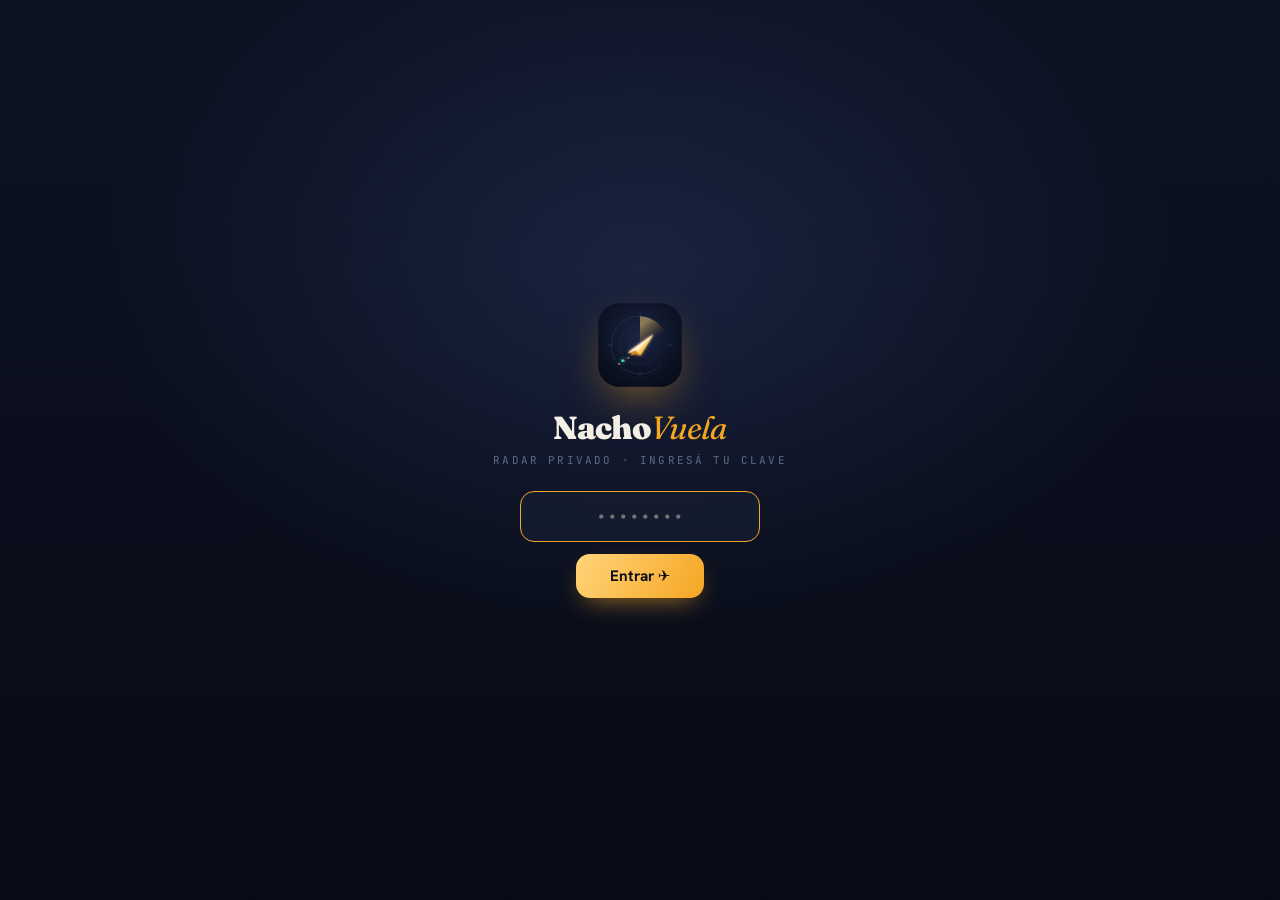
==== commit 3ca2e2ac: "v7.0 · Primera persona: la terminal en Three.js, mirás con el mouse Replanteo total tras feedback de" ====
--- a/index.html
+++ b/index.html
@@ -15,13 +15,9 @@
 <link rel="preconnect" href="https://fonts.gstatic.com" crossorigin>
 <link href="https://fonts.googleapis.com/css2?family=Fraunces:opsz,wght@9..144,400;9..144,600;9..144,900&family=Hanken+Grotesk:wght@400;500;600;700&family=JetBrains+Mono:wght@500;700;800&display=swap" rel="stylesheet">
 <link rel="stylesheet" href="styles.css">
-<link rel="stylesheet" href="cine.css">
-<link rel="stylesheet" href="escenas/terminal.css">
-<link rel="stylesheet" href="escenas/mac.css">
-<link rel="stylesheet" href="escenas/board.css">
-<link rel="stylesheet" href="escenas/revista.css">
+<link rel="stylesheet" href="mundo/mundo.css">
 </head>
-<body class="cine">
+<body class="mundo">
 
 <!-- Puerta de entrada -->
 <div class="lock" id="lock" hidden>
@@ -37,30 +33,33 @@
   </div>
 </div>
 
-<!-- El viaje: su altura es el tiempo del relato -->
-<div id="viaje">
-  <!-- El escenario queda fijo; lo que cambia es el momento -->
-  <div id="escenario">
-    <!-- las escenas se insertan acá -->
-  </div>
+<!-- El mundo 3D: la terminal vista desde la butaca de Nacho -->
+<canvas id="mundo3d" aria-hidden="true"></canvas>
+
+<!-- Paneles de las estaciones, proyectados sobre el 3D -->
+<div id="estaciones"></div>
+
+<!-- La visera de tu gorra: asoma arriba, como en primera persona -->
+<div id="visera" aria-hidden="true">
+  <svg viewBox="0 0 900 120" preserveAspectRatio="none">
+    <defs><linearGradient id="vg" x1="0" x2="0" y1="0" y2="1"><stop offset="0" stop-color="#1c2b55"/><stop offset="1" stop-color="#0d1530"/></linearGradient></defs>
+    <path d="M0,0 H900 V38 C760,118 140,118 0,38 Z" fill="url(#vg)"/>
+    <path d="M40,40 C220,104 680,104 860,40" fill="none" stroke="#f5a623" stroke-width="3" stroke-dasharray="6 6" opacity=".55"/>
+    <text x="450" y="80" text-anchor="middle" font-family="Fraunces,Georgia,serif" font-weight="900" font-size="30" fill="#f3efe4" opacity=".85">Nacho<tspan fill="#ffd479" font-style="italic">Vuela</tspan></text>
+  </svg>
 </div>
 
-<!-- Barra fija: logo + estado del radar + guía de scroll -->
-<header class="hud">
-  <a class="hud__marca" href="#" id="hudTop">
-    <img src="assets/logo-mark.svg" alt="" width="34" height="34">
-    <span>Nacho<em>Vuela</em></span>
-  </a>
-  <div class="hud__estado" id="hudEstado"></div>
-</header>
-
-<div class="guia" id="guia" aria-hidden="true">
-  <span class="guia__txt">scrolleá</span>
-  <span class="guia__flecha"></span>
-</div>
-
-<!-- Riel de capítulos: dónde estás en el relato -->
-<nav class="riel" id="riel" aria-label="Momentos"></nav>
+<!-- HUD -->
+<a class="hud hud--marca" href="#" id="hudTop"><img src="assets/logo-mark.svg" alt=""><b>Nacho<em>Vuela</em></b></a>
+<div class="hud hud--estado" id="hudEstado"><i></i><span>cargando…</span></div>
+<nav class="brujula" id="brujula" aria-label="Estaciones">
+  <button data-est="mac">💻 Buscar</button>
+  <button data-est="partidas">🛫 Partidas</button>
+  <button data-est="llegadas">🛬 Llegadas</button>
+  <button data-est="mostrador">📰 Revistas</button>
+  <button class="volver" data-est="">↩ Mirar alrededor</button>
+</nav>
+<div class="hud hud--pista" id="hudPista">movete con el mouse para mirar · scrolleá o hacé clic para acercarte</div>
 
 <!-- Hoja reutilizada de la app: Armador y fichas de destino -->
 <div class="sheet" id="sheet" aria-hidden="true">
@@ -73,11 +72,12 @@
 
 <script>window.NV_CINE = true;</script>
 <script src="app.js"></script>
-<script src="cine.js"></script>
-<script src="escenas/terminal.js"></script>
-<script src="escenas/mac.js"></script>
-<script src="escenas/board.js"></script>
-<script src="escenas/revista.js"></script>
-<script src="arranque.js"></script>
+<script src="mundo/camara.js"></script>
+<script src="mundo/estaciones.js"></script>
+<script src="mundo/estaciones/mac.js"></script>
+<script src="mundo/estaciones/carteles.js"></script>
+<script src="mundo/estaciones/mostrador.js"></script>
+<script type="module" src="mundo/terminal3d.js"></script>
+<script src="mundo/arranque.js"></script>
 </body>
 </html>
--- a/mundo/mundo.css
+++ b/mundo/mundo.css
@@ -0,0 +1,48 @@
+/* NachoVuela · mundo/mundo.css — capa 3D + paneles + HUD de primera persona */
+html, body { height: 100%; overflow: hidden; background: #070a14; }
+#mundo3d { position: fixed; inset: 0; width: 100%; height: 100%; display: block; z-index: 0; }
+
+/* Capa de estaciones (paneles DOM proyectados) */
+#estaciones { position: fixed; inset: 0; z-index: 2; pointer-events: none; overflow: hidden; }
+.est {
+  position: absolute; left: 0; top: 0; will-change: transform, width, height, opacity;
+  background: rgba(10, 14, 26, .92); color: var(--ink); border: 1px solid var(--line-strong);
+  border-radius: 14px; overflow: hidden; box-shadow: 0 30px 80px -30px rgba(0,0,0,.9), inset 0 1px 0 rgba(255,255,255,.05);
+  transition: box-shadow .3s; pointer-events: auto;
+}
+.est--lejos { cursor: zoom-in; }
+.est--lejos > * { pointer-events: none; }        /* lejos: solo el click de "ir" */
+.est--mirando { box-shadow: 0 0 0 2px var(--amber), 0 30px 80px -30px rgba(0,0,0,.9); }
+.est--foco { cursor: default; border-color: var(--line-strong); }
+.est__scroll { position: absolute; inset: 0; overflow: auto; overscroll-behavior: contain; scrollbar-width: thin; }
+.est__scroll::-webkit-scrollbar { width: 8px; } .est__scroll::-webkit-scrollbar-thumb { background: rgba(120,140,190,.3); border-radius: 8px; }
+/* Lejos, el contenido se ve como "cartel": lo achicamos con zoom CSS relativo al ancho */
+.est--lejos .est__scroll { overflow: hidden; }
+
+/* Visera de la gorra: asoma arriba del cuadro (primera persona) */
+#visera { position: fixed; left: 50%; top: -6px; transform: translateX(-50%); z-index: 3; pointer-events: none; width: min(64vw, 900px); opacity: .95; }
+#visera svg { width: 100%; height: auto; display: block; filter: drop-shadow(0 6px 10px rgba(0,0,0,.6)); }
+body.cam-enfocada #visera { opacity: .35; }
+
+/* HUD */
+.hud { position: fixed; z-index: 4; pointer-events: none; font-family: var(--mono); font-size: .68rem; letter-spacing: .06em; text-transform: uppercase; color: var(--ink-dim); }
+.hud--marca { left: 18px; top: 14px; display: flex; align-items: center; gap: 10px; pointer-events: auto; }
+.hud--marca img { width: 34px; height: 34px; }
+.hud--marca b { font-family: var(--serif); font-size: 1.15rem; letter-spacing: 0; text-transform: none; color: var(--ink); text-shadow: 0 1px 2px rgba(0,0,0,.9), 0 0 14px rgba(0,0,0,.8); } .hud--marca b em { color: var(--amber-lt); font-style: italic; }
+.hud--marca img { filter: drop-shadow(0 2px 6px rgba(0,0,0,.7)); }
+.hud--estado { right: 18px; top: 16px; padding: 7px 12px; border: 1px solid var(--line-strong); border-radius: 999px; background: rgba(10,14,26,.7); }
+.hud--estado i { display: inline-block; width: 7px; height: 7px; border-radius: 50%; background: var(--green); margin-right: 8px; box-shadow: 0 0 10px var(--green); }
+.hud--pista { left: 50%; bottom: 18px; transform: translateX(-50%); padding: 8px 14px; border-radius: 999px; background: rgba(10,14,26,.72); border: 1px solid var(--line); white-space: nowrap; }
+body.cam-enfocada .hud--pista { opacity: 0; }
+
+/* Brújula de estaciones (chips) */
+.brujula { position: fixed; z-index: 4; left: 50%; top: 14px; transform: translateX(-50%); display: flex; gap: 6px; pointer-events: auto; }
+.brujula button { font: inherit; font-family: var(--mono); font-size: .66rem; letter-spacing: .06em; text-transform: uppercase; color: var(--ink-dim);
+  background: rgba(10,14,26,.7); border: 1px solid var(--line); border-radius: 999px; padding: 6px 11px; cursor: pointer; transition: .18s; }
+.brujula button:hover, .brujula button.is-mirando { color: var(--ink); border-color: var(--line-strong); }
+.brujula button.is-foco { color: #1a1206; background: var(--amber); border-color: var(--amber); }
+.brujula .volver { display: none; } body.cam-enfocada .brujula .volver { display: inline-block; }
+
+@media (max-width: 760px) { .hud--pista { font-size: .6rem; } .brujula { top: auto; bottom: 14px; flex-wrap: wrap; justify-content: center; max-width: 96vw; } .hud--pista { display: none; } }
+@media (max-width: 560px) { .hud--marca b { display: none; } .hud--estado { font-size: .6rem; padding: 6px 10px; } }
+@media (prefers-reduced-motion: reduce) { .est { transition: none; } }
